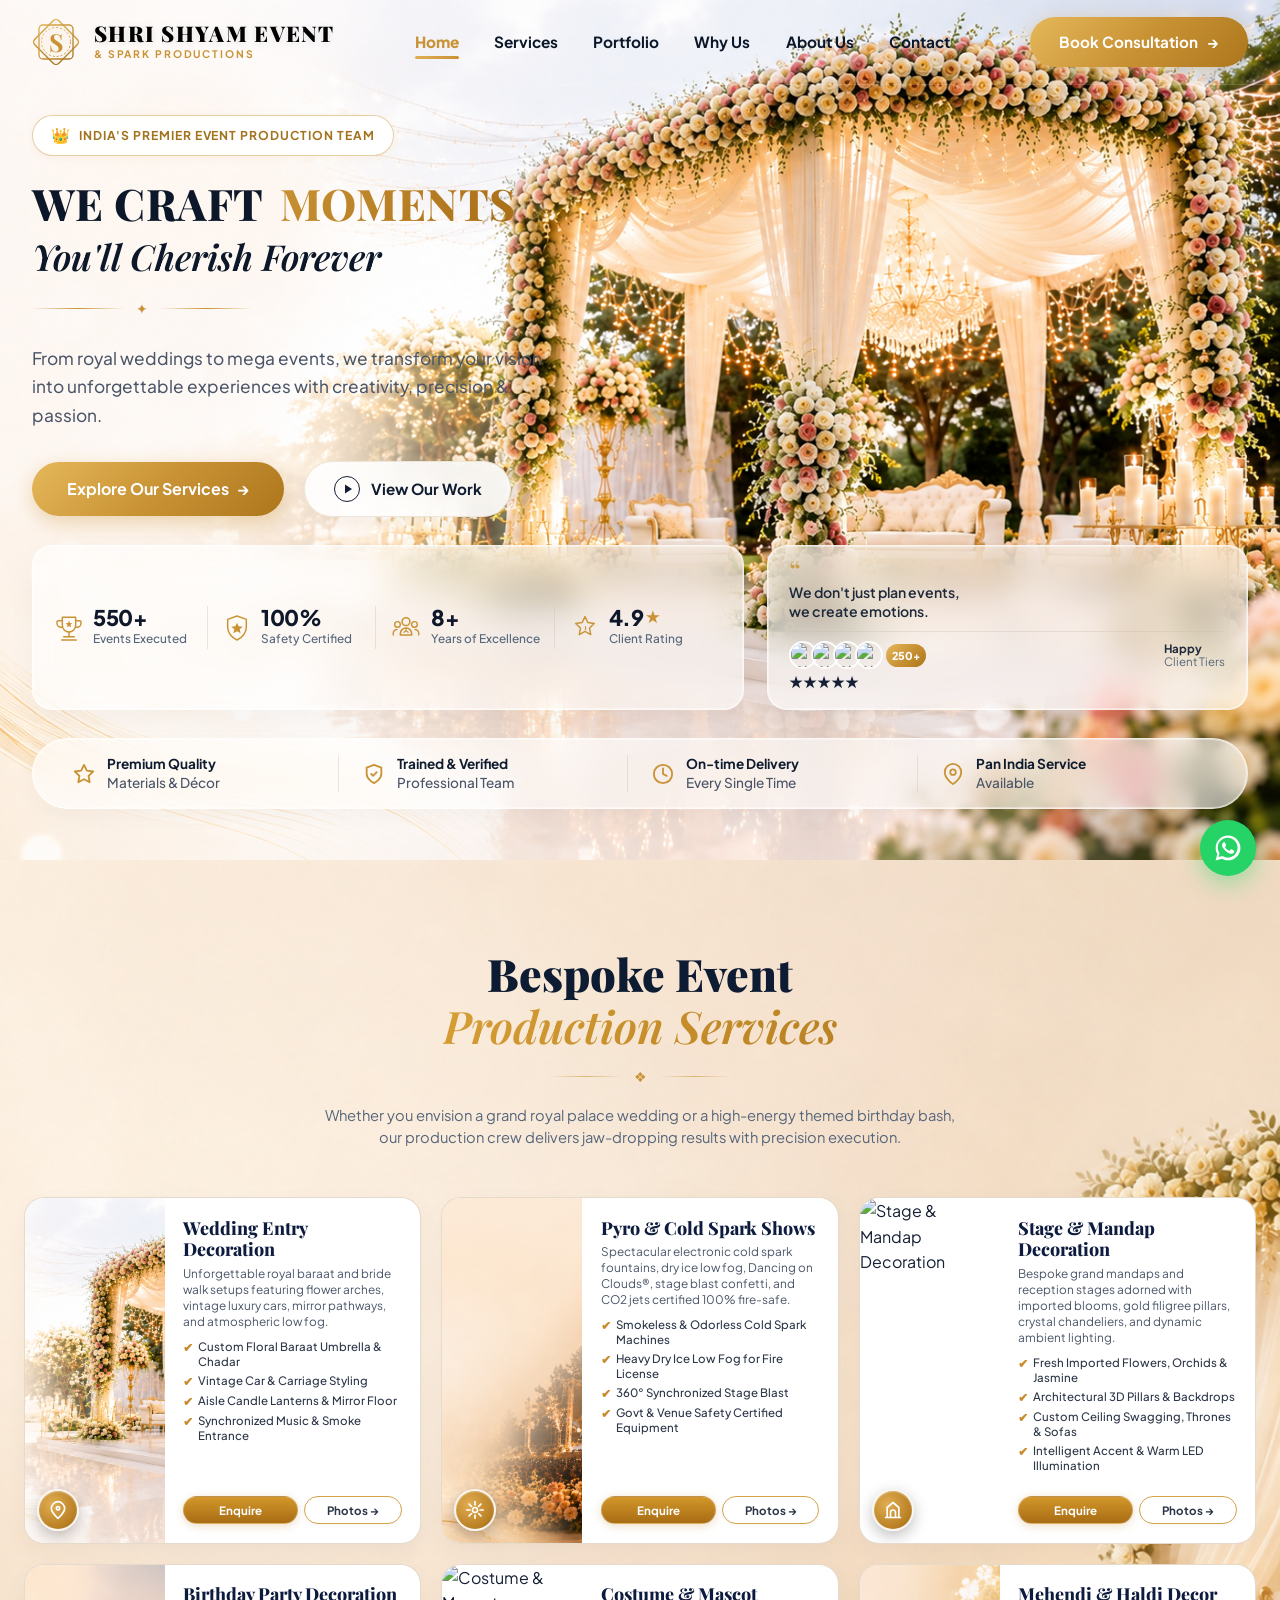
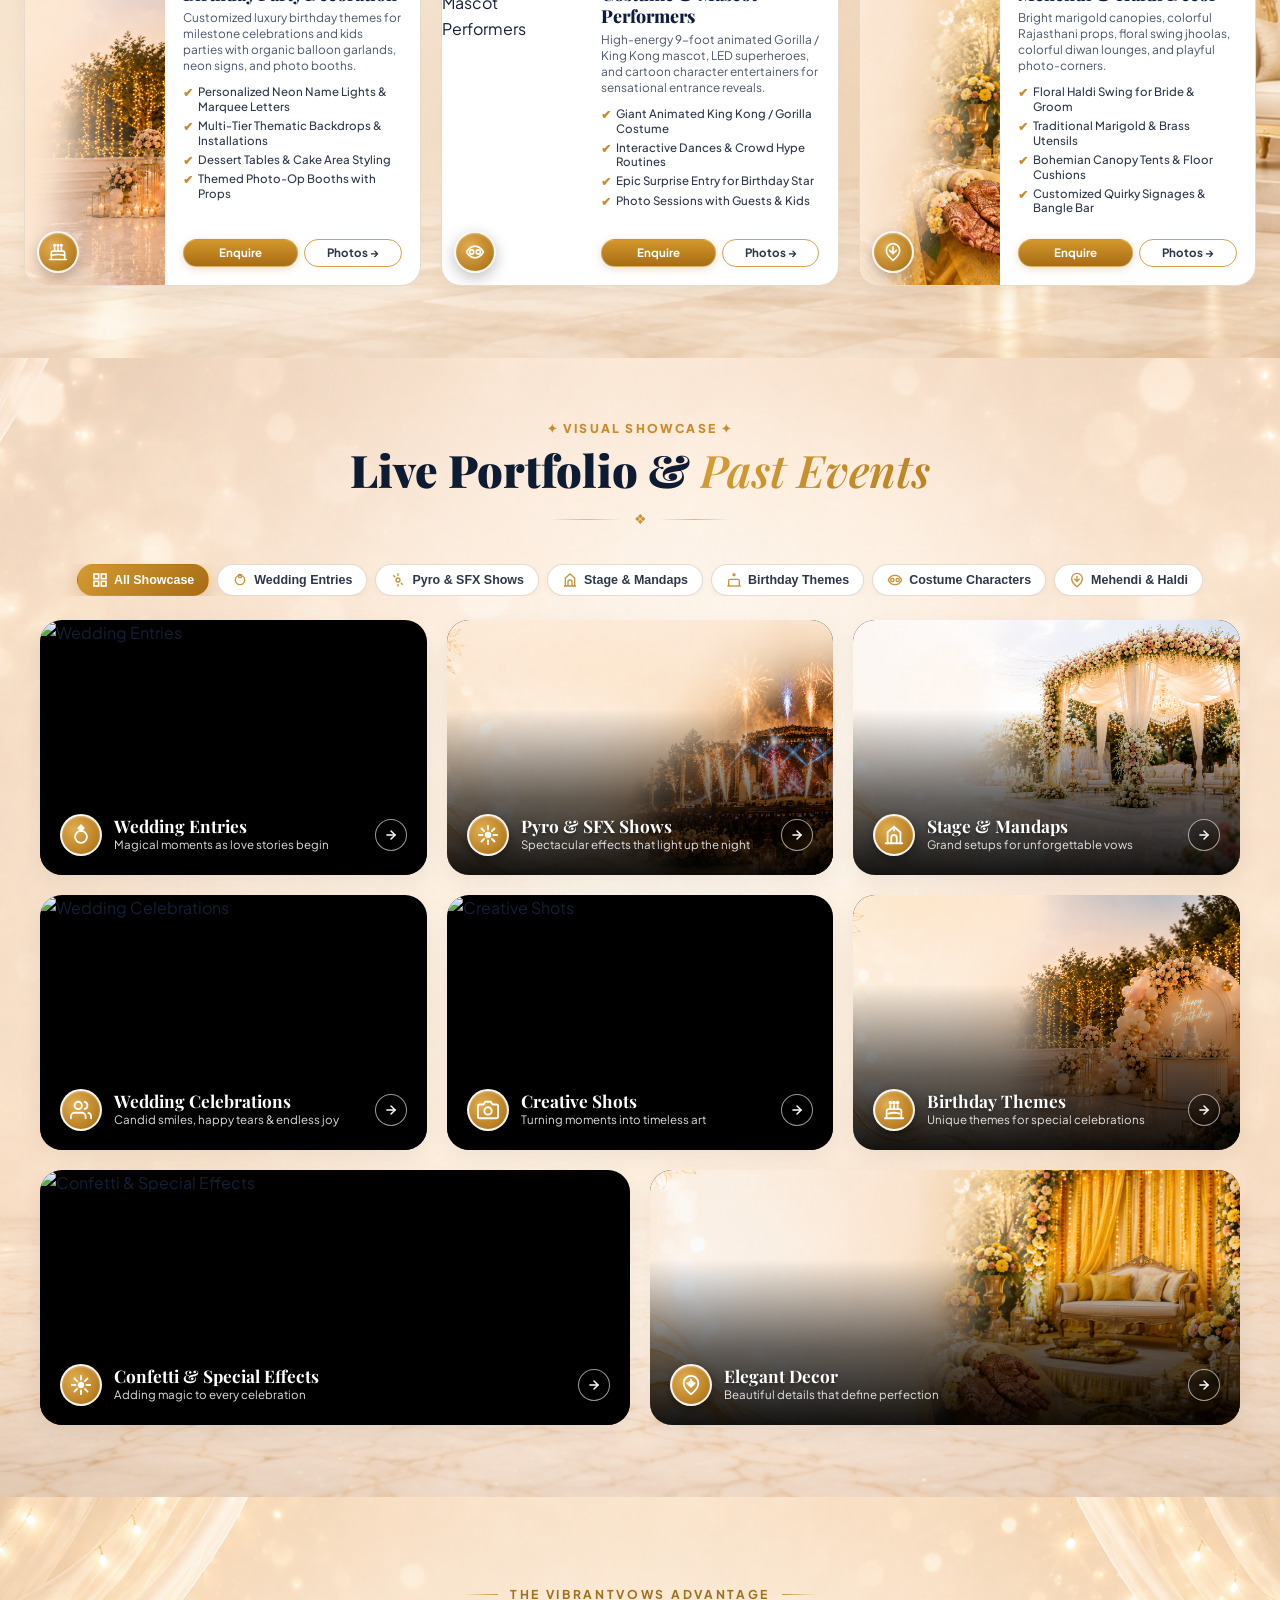
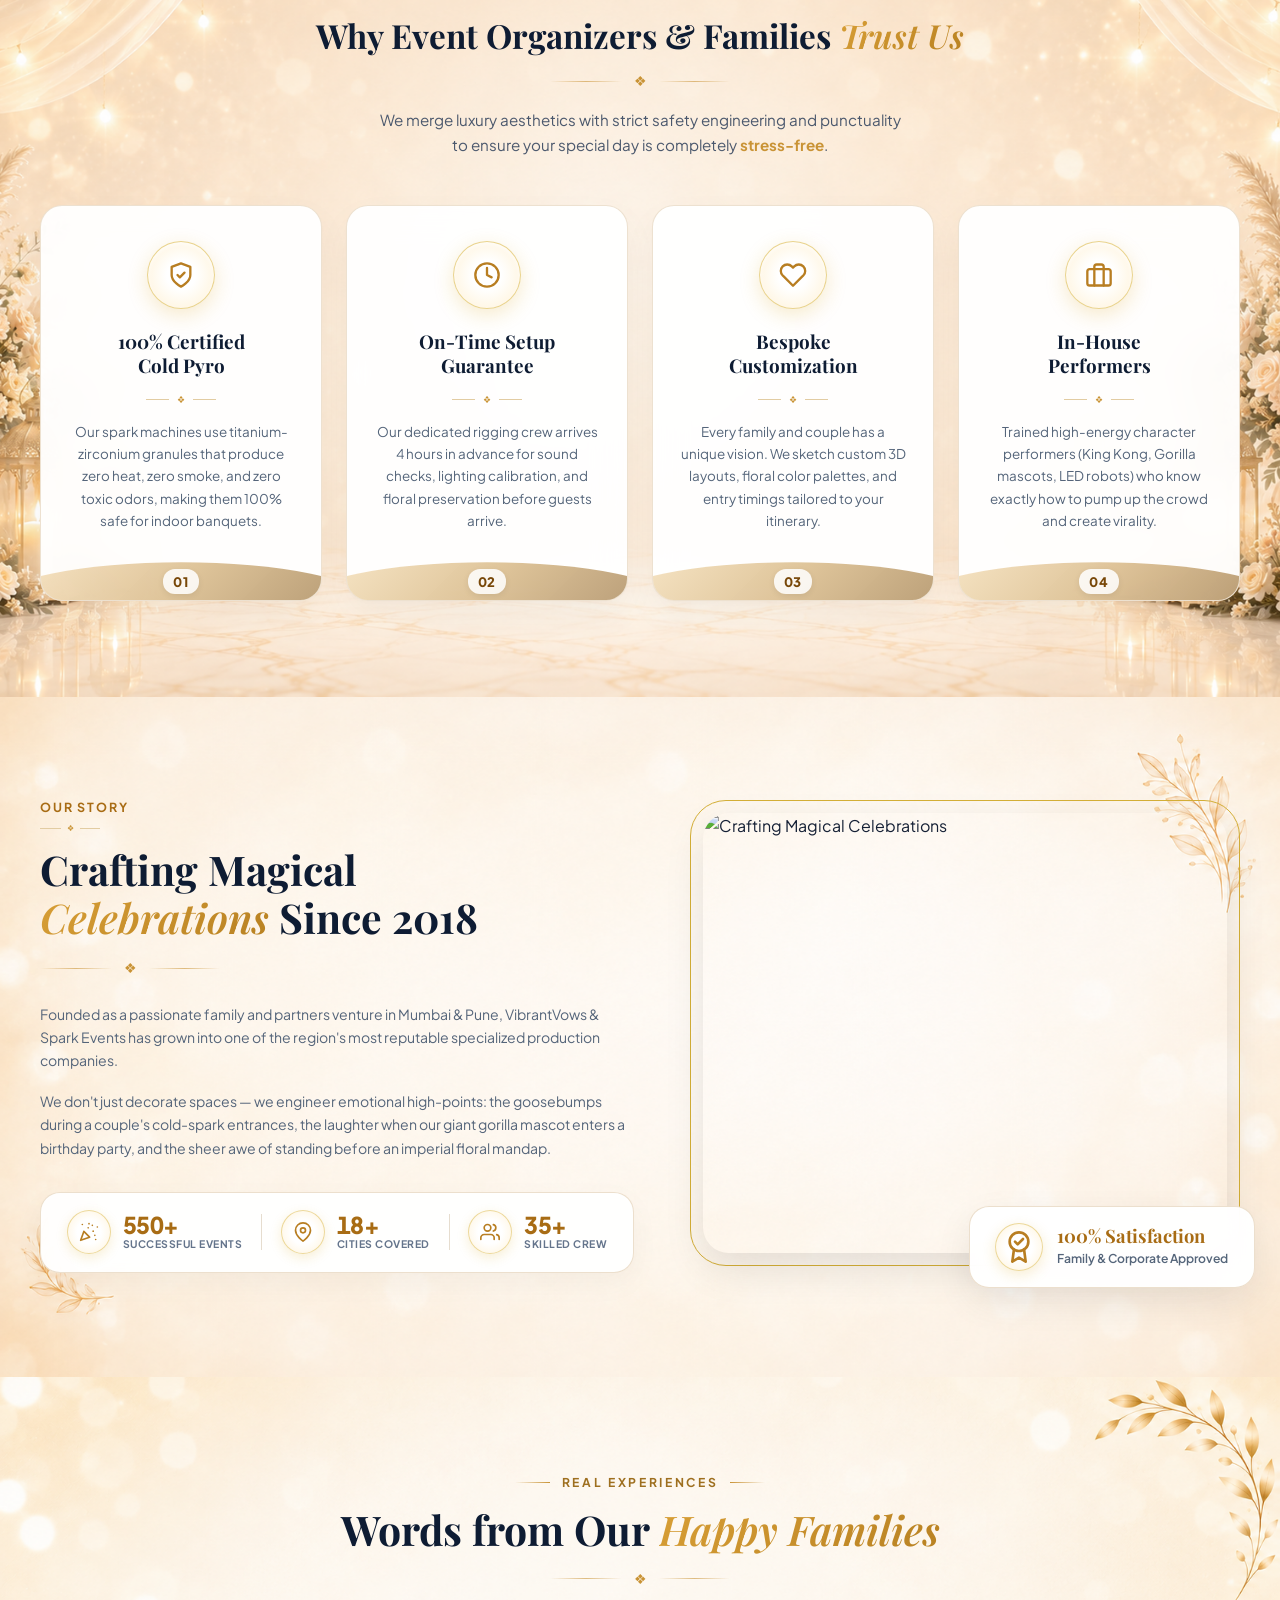
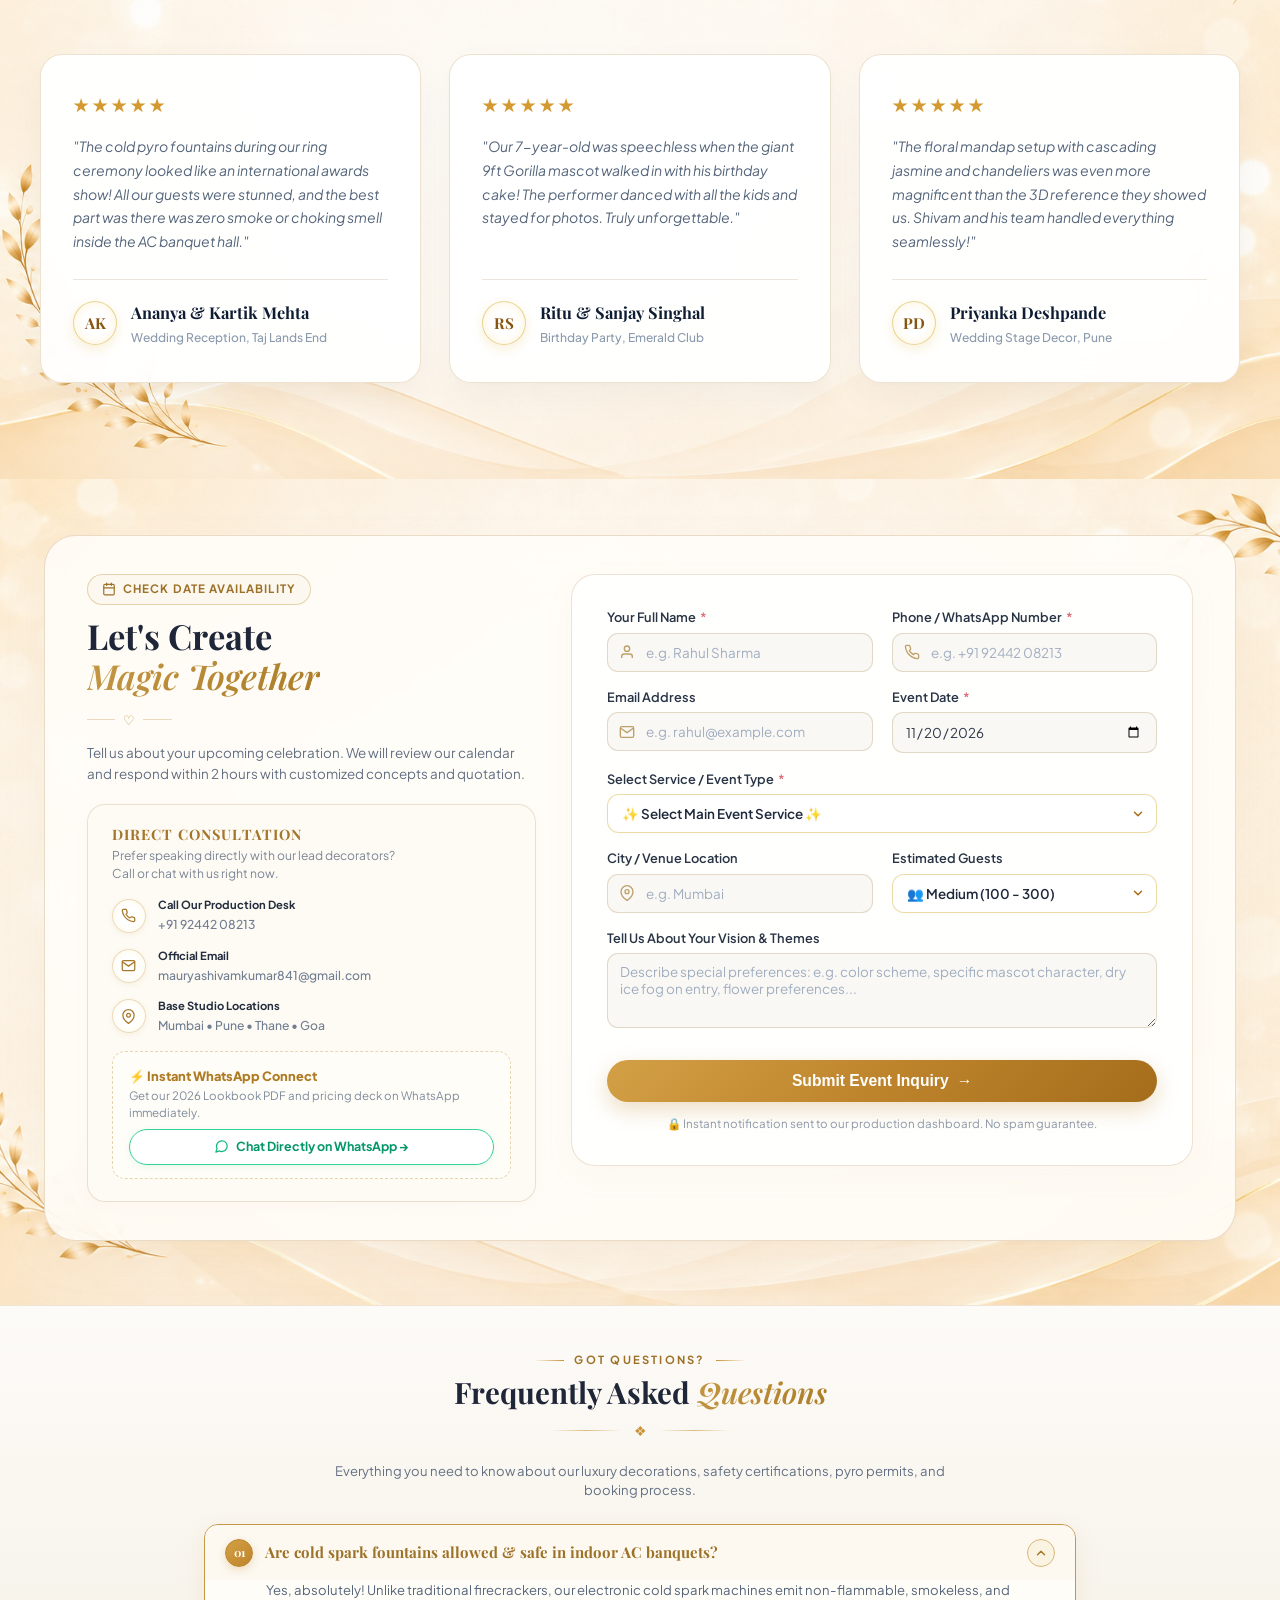
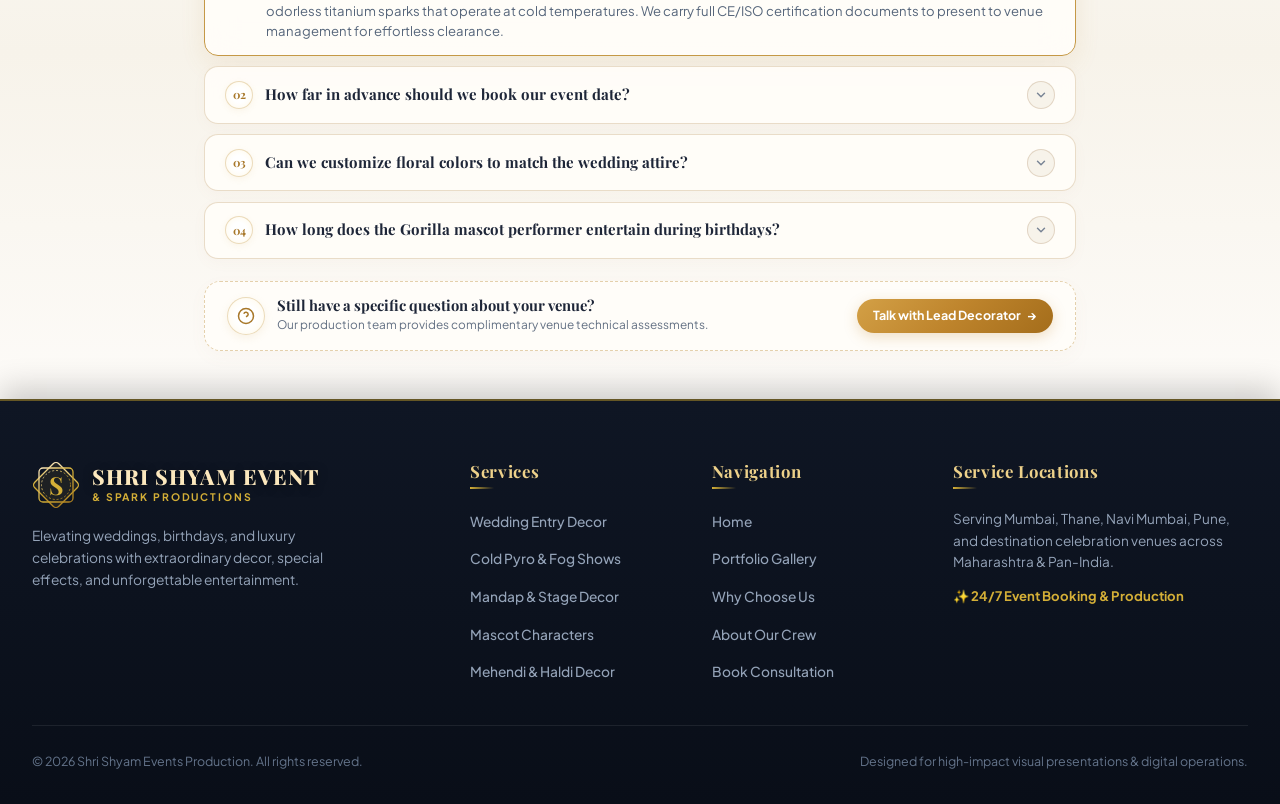
==== index.html @ 4d2eeb69 "feat: complete Shri Shyam Events luxury website & executive admin portal" ====
<!DOCTYPE html>
<html lang="en">
<head>
  <meta charset="UTF-8" />
  <meta name="viewport" content="width=device-width, initial-scale=1.0" />
  <title>Shri Shyam Events | Luxury Wedding Decoration, Pyro Shows & Event Staging</title>
  <meta name="description" content="Premier event decoration and production services: Wedding Entry Decor, Indoor Safe Cold Pyro Shows, Floral Stage Decoration, Mascot Performers, and Mehendi Setups." />
  
  <!-- Auto-redirect to Admin portal if /#admin or ?admin is typed -->
  <script>
    if (window.location.hash === '#admin' || window.location.search.includes('admin') || window.location.pathname.endsWith('/admin')) {
      window.location.replace('admin.html');
    }
  </script>

  <!-- CSS Stylesheets -->
  <link rel="stylesheet" href="css/main.css" />
  <link rel="stylesheet" href="css/public.css" />
</head>
<body>

  <!-- Floating WhatsApp Fast Chat Button -->
  <a href="https://wa.me/919244208213?text=Hello%20Shri%20Shyam%20Events,%20I%20would%20like%20to%20enquire%20about%20your%20event%20decoration%20and%20pyro%20packages." 
     target="_blank" class="whatsapp-float" title="Chat on WhatsApp" rel="noopener noreferrer">
    <svg viewBox="0 0 24 24">
      <path d="M12.04 2c-5.46 0-9.91 4.45-9.91 9.91 0 1.75.46 3.45 1.32 4.95L2.05 22l5.25-1.38c1.45.79 3.08 1.21 4.74 1.21 5.46 0 9.91-4.45 9.91-9.91 0-2.65-1.03-5.14-2.9-7.01A9.816 9.816 0 0 0 12.04 2zm0 17.77c-1.48 0-2.93-.4-4.2-1.15l-.3-.18-3.12.82.83-3.04-.2-.31a7.89 7.89 0 0 1-1.22-4.2c0-4.36 3.55-7.91 7.91-7.91 2.11 0 4.1.82 5.6 2.31 1.49 1.49 2.31 3.48 2.31 5.6 0 4.36-3.55 7.91-7.91 7.91zm4.33-5.93c-.24-.12-1.4-.69-1.62-.77-.22-.08-.37-.12-.53.12-.16.24-.61.77-.75.93-.14.16-.28.18-.51.06-.24-.12-1-.37-1.91-1.18-.7-.63-1.18-1.41-1.32-1.64-.14-.24-.01-.36.1-.48.11-.11.24-.28.36-.42.12-.14.16-.24.24-.4.08-.16.04-.3-.02-.42-.06-.12-.53-1.28-.73-1.75-.19-.46-.39-.4-.53-.41h-.45c-.16 0-.41.06-.63.3-.22.24-.84.82-.84 2 0 1.18.86 2.32.98 2.48.12.16 1.7 2.6 4.12 3.65.58.25 1.03.4 1.38.51.58.18 1.11.16 1.53.1.47-.07 1.4-.57 1.6-1.13.2-.55.2-1.02.14-1.13-.06-.1-.2-.16-.43-.28z"/>
    </svg>
  </a>

  <!-- Toast Notification Container -->
  <div id="toast-container"></div>

  <!-- ======================================================================
       PUBLIC CUSTOMER-FACING APPLICATION
       ====================================================================== -->
  <div id="public-app-container">

    <!-- Header Navigation -->
    <header class="site-header" id="site-header">
      <div class="container nav-container">
        <a href="#home" class="brand-logo">
          <div class="brand-emblem">
            <svg class="brand-emblem-svg" viewBox="0 0 48 48" fill="none" xmlns="http://www.w3.org/2000/svg">
              <rect x="7" y="7" width="34" height="34" rx="4" transform="rotate(45 24 24)" stroke="url(#logoGoldGrad)" stroke-width="1.3" fill="rgba(201,147,53,0.04)" />
              <rect x="7" y="7" width="34" height="34" rx="4" stroke="url(#logoGoldGrad)" stroke-width="1.3" fill="none" />
              <circle cx="24" cy="24" r="14.5" stroke="url(#logoGoldGrad)" stroke-width="0.8" stroke-dasharray="2 2" fill="none" />
              <defs>
                <linearGradient id="logoGoldGrad" x1="0%" y1="0%" x2="100%" y2="100%">
                  <stop offset="0%" stop-color="#dfad52" />
                  <stop offset="50%" stop-color="#c99335" />
                  <stop offset="100%" stop-color="#a2721e" />
                </linearGradient>
              </defs>
            </svg>
            <span class="brand-emblem-inner">S</span>
          </div>
          <div class="brand-text">
            <span class="brand-title">SHRI SHYAM EVENT</span>
            <span class="brand-subtitle">&amp; SPARK PRODUCTIONS</span>
          </div>
        </a>

        <ul class="nav-links" id="nav-links">
          <li><a href="#home" class="nav-link active">Home</a></li>
          <li><a href="#services" class="nav-link">Services</a></li>
          <li><a href="#gallery" class="nav-link">Portfolio</a></li>
          <li><a href="#why-us" class="nav-link">Why Us</a></li>
          <li><a href="#about" class="nav-link">About Us</a></li>
          <li><a href="#inquire" class="nav-link">Contact</a></li>
        </ul>

        <div class="nav-actions">
          <a href="#inquire" class="btn btn-gold">
            <span>Book Consultation</span> &rarr;
          </a>
        </div>

        <!-- Mobile Hamburger Menu Toggle Button -->
        <button class="mobile-nav-toggle" id="mobile-nav-toggle" aria-label="Toggle Navigation">
          <span class="nav-toggle-bar"></span>
          <span class="nav-toggle-bar"></span>
          <span class="nav-toggle-bar"></span>
        </button>
      </div>
    </header>

    <!-- 1. HERO SECTION (RESPONSIVE DESKTOP & MOBILE BACKGROUND SLIDESHOW) -->
    <section class="hero-luxury-section" id="home">
      <!-- Desktop Background Hero Slider -->
      <div class="hero-bg-slider hero-bg-desktop-slider" id="hero-bg-desktop-slider">
        <div class="hero-bg-slide active" style="background-image: url('./wending decoration.png');"></div>
        <div class="hero-bg-slide" style="background-image: url('./creack fires.png');"></div>
        <div class="hero-bg-slide" style="background-image: url('./Birthday party decoration.png');"></div>
        <div class="hero-bg-slide" style="background-image: url('./haldi decoration.png');"></div>
        <div class="hero-bg-slide" style="background-image: url('./haldi%20%26%20mehadi.png');"></div>
      </div>

      <!-- Mobile Background Hero Slider -->
      <div class="hero-bg-slider hero-bg-mobile-slider" id="hero-bg-mobile-slider">
        <div class="hero-bg-slide active" style="background-image: url('./wending decoration mobile.png');"></div>
        <div class="hero-bg-slide" style="background-image: url('./creack fires mobile.png');"></div>
        <div class="hero-bg-slide" style="background-image: url('./Birthday party decoration mobile.png');"></div>
        <div class="hero-bg-slide" style="background-image: url('./haldi decoration mobile.png');"></div>
        <div class="hero-bg-slide" style="background-image: url('./5th page mobile.png');"></div>
      </div>

      <!-- Main Hero Content Container -->
      <div class="container hero-content-wrapper">
        <!-- Top Row: Left Headline & Copy (Right space shows mandap) -->
        <div class="hero-top-row">
          <div class="hero-left-col">
            <!-- Crown Badge -->
            <div class="hero-crown-badge">
              <span class="hero-crown-icon">👑</span>
              <span class="hero-crown-text">INDIA'S PREMIER EVENT PRODUCTION TEAM</span>
            </div>

            <!-- Main Serif Headline -->
            <h1 class="hero-title-main">
              <span class="title-line-navy">WE CRAFT</span>
              <span class="title-line-gold">MOMENTS</span>
            </h1>
            <div class="hero-title-script">You'll Cherish Forever</div>

            <!-- Gold Filigree Line Divider -->
            <div class="hero-filigree-divider">
              <span class="hero-filigree-line"></span>
              <span class="hero-filigree-icon">✦</span>
              <span class="hero-filigree-line"></span>
            </div>

            <!-- Body Text -->
            <p class="hero-desc-text">
              From royal weddings to mega events, we transform your vision into unforgettable experiences with creativity, precision &amp; passion.
            </p>

            <!-- Action Buttons -->
            <div class="hero-action-buttons">
              <a href="#services" class="btn btn-gold btn-hero-primary">
                <span>Explore Our Services</span> &rarr;
              </a>
              <a href="#gallery" class="btn btn-hero-secondary">
                <span class="play-icon-circle">
                  <svg width="12" height="12" viewBox="0 0 24 24" fill="currentColor">
                    <polygon points="6 3 20 12 6 21 6 3"></polygon>
                  </svg>
                </span>
                <span>View Our Work</span>
              </a>
            </div>
          </div>
        </div>

        <!-- Middle Row: 4-Column Stats Box (Left) + Emotion Quote Card (Right) Side-by-Side -->
        <div class="hero-cards-dual-row">
          <!-- Left: 4-Column Stats Card (Exact Match) -->
          <div class="hero-stats-card-main">
            <!-- Col 1: 550+ Events Executed -->
            <div class="stat-item-box">
              <div class="stat-icon-wrapper">
                <svg width="32" height="32" viewBox="0 0 48 48" fill="none" xmlns="http://www.w3.org/2000/svg">
                  <path d="M14 8H34V20C34 25.5 29.5 30 24 30C18.5 30 14 25.5 14 20V8Z" stroke="#c99335" stroke-width="2.2" stroke-linejoin="round"/>
                  <path d="M14 13H8C6.9 13 6 13.9 6 15V17C6 20.3 8.7 23 12 23H14" stroke="#c99335" stroke-width="2.2" stroke-linecap="round"/>
                  <path d="M34 13H40C41.1 13 42 13.9 42 15V17C42 20.3 39.3 23 36 23H34" stroke="#c99335" stroke-width="2.2" stroke-linecap="round"/>
                  <path d="M24 30V37" stroke="#c99335" stroke-width="2.2" stroke-linecap="round"/>
                  <path d="M16 37H32" stroke="#c99335" stroke-width="2.2" stroke-linecap="round"/>
                  <path d="M13 42H35" stroke="#c99335" stroke-width="2.2" stroke-linecap="round"/>
                  <polygon points="24,13 25.5,16.5 29,16.8 26.3,19.2 27.1,22.8 24,20.9 20.9,22.8 21.7,19.2 19,16.8 22.5,16.5" fill="#c99335"/>
                </svg>
              </div>
              <div class="stat-content">
                <span class="stat-number-val">550+</span>
                <span class="stat-label-text">Events Executed</span>
              </div>
            </div>

            <!-- Col 2: 100% Safety Certified -->
            <div class="stat-item-box">
              <div class="stat-icon-wrapper">
                <svg width="32" height="32" viewBox="0 0 48 48" fill="none" xmlns="http://www.w3.org/2000/svg">
                  <path d="M24 6L38 11V22C38 31 32 38.8 24 42C16 38.8 10 31 10 22V11L24 6Z" stroke="#c99335" stroke-width="2.2" stroke-linecap="round" stroke-linejoin="round"/>
                  <polygon points="24,16 26.5,21.5 32.5,22 28,26 29.5,32 24,28.8 18.5,32 20,26 15.5,22 21.5,21.5" fill="#c99335"/>
                </svg>
              </div>
              <div class="stat-content">
                <span class="stat-number-val">100%</span>
                <span class="stat-label-text">Safety Certified</span>
              </div>
            </div>

            <!-- Col 3: 8+ Years Of Excellence -->
            <div class="stat-item-box">
              <div class="stat-icon-wrapper">
                <svg width="34" height="34" viewBox="0 0 48 48" fill="none" xmlns="http://www.w3.org/2000/svg">
                  <circle cx="24" cy="15" r="5.5" stroke="#c99335" stroke-width="2.2"/>
                  <path d="M16 32C16 27.5 19.5 24 24 24C28.5 24 32 27.5 32 32V34H16V32Z" stroke="#c99335" stroke-width="2.2" stroke-linejoin="round"/>
                  <path d="M24 24V28M21 30L24 28L27 30" stroke="#c99335" stroke-width="1.8" stroke-linecap="round" stroke-linejoin="round"/>
                  <circle cx="12" cy="19" r="4" stroke="#c99335" stroke-width="2"/>
                  <path d="M6 34V32C6 29 8.2 26.5 11.2 26.1" stroke="#c99335" stroke-width="2" stroke-linecap="round"/>
                  <circle cx="36" cy="19" r="4" stroke="#c99335" stroke-width="2"/>
                  <path d="M42 34V32C42 29 39.8 26.5 36.8 26.1" stroke="#c99335" stroke-width="2" stroke-linecap="round"/>
                </svg>
              </div>
              <div class="stat-content">
                <span class="stat-number-val">8+</span>
                <span class="stat-label-text">Years of Excellence</span>
              </div>
            </div>

            <!-- Col 4: 4.9 ★ Client Rating -->
            <div class="stat-item-box">
              <div class="stat-icon-wrapper">
                <svg width="32" height="32" viewBox="0 0 48 48" fill="none" xmlns="http://www.w3.org/2000/svg">
                  <path d="M24 7L28.2 15.8L38 17.2L30.8 24.1L32.6 33.8L24 29.2L15.4 33.8L17.2 24.1L10 17.2L19.8 15.8L24 7Z" stroke="#c99335" stroke-width="2.2" stroke-linecap="round" stroke-linejoin="round"/>
                  <text x="24" y="27" font-family="'Playfair Display', serif" font-size="11" font-weight="700" fill="#c99335" text-anchor="middle">1</text>
                </svg>
              </div>
              <div class="stat-content">
                <span class="stat-number-val">4.9 <span class="gold-star-rating">★</span></span>
                <span class="stat-label-text">Client Rating</span>
              </div>
            </div>
          </div>

          <!-- Right: Emotion Quote Card (Exact Match) -->
          <div class="hero-quote-card">
            <div class="quote-mark-icon">“</div>
            <p class="quote-card-text">
              We don't just plan events,<br />we create emotions.
            </p>
            <div class="quote-card-divider"></div>
            <div class="quote-bottom-flex-row">
              <div class="quote-author-row">
                <div class="avatar-stack">
                  <img src="https://images.unsplash.com/photo-1534528741775-53994a69daeb?auto=format&fit=crop&w=80&q=80" alt="Client 1" />
                  <img src="https://images.unsplash.com/photo-1507003211169-0a1dd7228f2d?auto=format&fit=crop&w=80&q=80" alt="Client 2" />
                  <img src="https://images.unsplash.com/photo-1494790108377-be9c29b29330?auto=format&fit=crop&w=80&q=80" alt="Client 3" />
                  <img src="https://images.unsplash.com/photo-1500648767791-00dcc994a43e?auto=format&fit=crop&w=80&q=80" alt="Client 4" />
                  <span class="avatar-count-badge">250+</span>
                </div>
                <div class="quote-client-info">
                  <strong>Happy</strong><br />Client Tiers
                </div>
              </div>
              <div class="quote-stars-right">
                <span class="five-stars-gold">★★★★★</span>
              </div>
            </div>
          </div>
        </div>

        <!-- Bottom Row: Service Highlights Pill Bar (Full Width) -->
        <div class="hero-trust-pill-container">
          <div class="trust-pill-item">
            <div class="trust-pill-icon">
              <svg width="22" height="22" viewBox="0 0 24 24" fill="none" stroke="#c99335" stroke-width="2" stroke-linecap="round" stroke-linejoin="round">
                <polygon points="12 2 15.09 8.26 22 9.27 17 14.14 18.18 21.02 12 17.77 5.82 21.02 7 14.14 2 9.27 8.91 8.26 12 2"></polygon>
              </svg>
            </div>
            <div class="trust-pill-text">
              <strong>Premium Quality</strong><br />Materials &amp; Décor
            </div>
          </div>

          <div class="trust-pill-item">
            <div class="trust-pill-icon">
              <svg width="22" height="22" viewBox="0 0 24 24" fill="none" stroke="#c99335" stroke-width="2" stroke-linecap="round" stroke-linejoin="round">
                <path d="M12 22s8-4 8-10V5l-8-3-8 3v7c0 6 8 10 8 10z"></path>
                <polyline points="9 12 11 14 15 10"></polyline>
              </svg>
            </div>
            <div class="trust-pill-text">
              <strong>Trained &amp; Verified</strong><br />Professional Team
            </div>
          </div>

          <div class="trust-pill-item">
            <div class="trust-pill-icon">
              <svg width="22" height="22" viewBox="0 0 24 24" fill="none" stroke="#c99335" stroke-width="2" stroke-linecap="round" stroke-linejoin="round">
                <circle cx="12" cy="12" r="10"></circle>
                <polyline points="12 6 12 12 16 14"></polyline>
              </svg>
            </div>
            <div class="trust-pill-text">
              <strong>On-time Delivery</strong><br />Every Single Time
            </div>
          </div>

          <div class="trust-pill-item">
            <div class="trust-pill-icon">
              <svg width="22" height="22" viewBox="0 0 24 24" fill="none" stroke="#c99335" stroke-width="2" stroke-linecap="round" stroke-linejoin="round">
                <path d="M21 10c0 7-9 13-9 13s-9-6-9-13a9 9 0 0 1 18 0z"></path>
                <circle cx="12" cy="10" r="3"></circle>
              </svg>
            </div>
            <div class="trust-pill-text">
              <strong>Pan India Service</strong><br />Available
            </div>
          </div>
        </div>
      </div>
    </section>

    <!-- 2. BESPOKE EVENT PRODUCTION SERVICES (EXACT REFERENCE DESIGN MATCH) -->
    <section class="section section-services-luxury" id="services" style="background-image: url('./second page.png'); background-size: cover; background-position: center center; background-repeat: no-repeat;">
      <div class="container services-container-luxury">
        <!-- Section Header -->
        <div class="section-header services-section-header">
          <h2 class="services-title-main">
            Bespoke Event<br />
            <span class="services-title-script">Production Services</span>
          </h2>
          <div class="services-ornament-divider">
            <span class="ornament-line"></span>
            <span class="ornament-diamond">❖</span>
            <span class="ornament-line"></span>
          </div>
          <p class="section-subtitle services-subtitle-custom">
            Whether you envision a grand royal palace wedding or a high-energy themed birthday bash, our production crew delivers jaw-dropping results with precision execution.
          </p>
        </div>

        <!-- 6 Split Service Cards Grid (2 Rows x 3 Columns) -->
        <div class="services-luxury-split-grid" id="services-grid-container">
          <!-- Populated dynamically by PublicController.renderServices() -->
        </div>
      </div>
    </section>

    <!-- 3. PORTFOLIO & LIVE GALLERY (EXACT REFERENCE DESIGN MATCH) -->
    <section class="section section-gallery-luxury" id="gallery" style="background-image: url('./third page.png'); background-size: cover; background-position: center center; background-repeat: no-repeat;">
      <div class="container gallery-container-luxury">
        <!-- Section Header -->
        <div class="section-header gallery-section-header">
          <div class="gallery-gold-badge-label">✦ VISUAL SHOWCASE ✦</div>
          <h2 class="gallery-title-main">
            Live Portfolio &amp; <span class="gallery-title-script">Past Events</span>
          </h2>
          <div class="services-ornament-divider">
            <span class="ornament-line"></span>
            <span class="ornament-diamond">❖</span>
            <span class="ornament-line"></span>
          </div>
        </div>

        <!-- Filter Tabs with Icons -->
        <div class="gallery-filter-tabs">
          <button class="filter-tab active" data-filter="all">
            <svg width="15" height="15" viewBox="0 0 24 24" fill="none" stroke="currentColor" stroke-width="2.5"><rect x="3" y="3" width="7" height="7"/><rect x="14" y="3" width="7" height="7"/><rect x="14" y="14" width="7" height="7"/><rect x="3" y="14" width="7" height="7"/></svg>
            <span>All Showcase</span>
          </button>
          <button class="filter-tab" data-filter="wedding-entry">
            <svg width="15" height="15" viewBox="0 0 24 24" fill="none" stroke="currentColor" stroke-width="2"><circle cx="12" cy="12" r="7"/><circle cx="12" cy="6" r="2.5"/><path d="M10 3.5l2 2 2-2"/></svg>
            <span>Wedding Entries</span>
          </button>
          <button class="filter-tab" data-filter="pyro-shows">
            <svg width="15" height="15" viewBox="0 0 24 24" fill="none" stroke="currentColor" stroke-width="2"><circle cx="12" cy="12" r="3"/><line x1="12" y1="2" x2="12" y2="6"/><line x1="12" y1="18" x2="12" y2="22"/><line x1="4.93" y1="4.93" x2="7.76" y2="7.76"/><line x1="16.24" y1="16.24" x2="19.07" y2="19.07"/></svg>
            <span>Pyro &amp; SFX Shows</span>
          </button>
          <button class="filter-tab" data-filter="stage-decor">
            <svg width="15" height="15" viewBox="0 0 24 24" fill="none" stroke="currentColor" stroke-width="2"><path d="M3 21h18M5 21V9l7-6 7 6v12M9 21v-6a3 3 0 0 1 6 0v6"/></svg>
            <span>Stage &amp; Mandaps</span>
          </button>
          <button class="filter-tab" data-filter="birthday-party">
            <svg width="15" height="15" viewBox="0 0 24 24" fill="none" stroke="currentColor" stroke-width="2"><path d="M20 21v-8a2 2 0 0 0-2-2H6a2 2 0 0 0-2 2v8"/><line x1="2" y1="21" x2="22" y2="21"/><circle cx="12" cy="4" r="1.5"/></svg>
            <span>Birthday Themes</span>
          </button>
          <button class="filter-tab" data-filter="costume-characters">
            <svg width="15" height="15" viewBox="0 0 24 24" fill="none" stroke="currentColor" stroke-width="2"><path d="M2 12s3-7 10-7 10 7 10 7-3 7-10 7-10-7-10-7Z"/><circle cx="8" cy="12" r="2.5"/><circle cx="16" cy="12" r="2.5"/></svg>
            <span>Costume Characters</span>
          </button>
          <button class="filter-tab" data-filter="mehendi-decor">
            <svg width="15" height="15" viewBox="0 0 24 24" fill="none" stroke="currentColor" stroke-width="2"><path d="M12 22C12 22 4 16 4 10a8 8 0 0 1 16 0c0 6-8 12-8 12Z"/><path d="M12 6v8M8 10l4 4 4-4"/></svg>
            <span>Mehendi &amp; Haldi</span>
          </button>
        </div>

        <!-- Dynamic 8-Item Luxury Grid -->
        <div class="gallery-luxury-editorial-grid" id="gallery-grid-container">
          <!-- Populated dynamically by PublicController.renderGallery() -->
        </div>
      </div>
    </section>

    <!-- 4. WHY CHOOSE US (EXACT REFERENCE DESIGN MATCH) -->
    <section class="section section-why-us-luxury" id="why-us" style="background-image: url('./fourth page.png'); background-size: cover; background-position: center center; background-repeat: no-repeat;">
      <div class="container why-us-container-luxury">
        <!-- Section Header -->
        <div class="section-header why-us-section-header">
          <div class="why-us-gold-label">
            <span class="why-label-line"></span>
            <span class="why-label-text">THE VIBRANTVOWS ADVANTAGE</span>
            <span class="why-label-line"></span>
          </div>
          <h2 class="why-us-title-main">
            Why Event Organizers &amp; Families <span class="why-us-title-script">Trust Us</span>
          </h2>
          <div class="services-ornament-divider">
            <span class="ornament-line"></span>
            <span class="ornament-diamond">❖</span>
            <span class="ornament-line"></span>
          </div>
          <p class="why-us-subtitle-custom">
            We merge luxury aesthetics with strict safety engineering and punctuality<br />
            to ensure your special day is completely <strong style="color: #c99335; font-weight: 700;">stress-free</strong>.
          </p>
        </div>

        <!-- 4 Luxury Advantage Cards -->
        <div class="why-us-luxury-grid">
          <!-- Card 1 -->
          <div class="why-luxury-card">
            <div class="why-card-inner">
              <div class="why-icon-halo">
                <svg width="28" height="28" viewBox="0 0 24 24" fill="none" stroke="#b87e22" stroke-width="2" stroke-linecap="round" stroke-linejoin="round">
                  <path d="M12 22s8-4 8-10V5l-8-3-8 3v7c0 6 8 10 8 10z"></path>
                  <polyline points="9 12 11 14 15 10"></polyline>
                </svg>
              </div>
              <h3 class="why-card-title">100% Certified<br />Cold Pyro</h3>
              <div class="why-card-divider">
                <span class="why-card-line"></span>
                <span class="why-card-diamond">❖</span>
                <span class="why-card-line"></span>
              </div>
              <p class="why-card-desc">
                Our spark machines use titanium-zirconium granules that produce zero heat, zero smoke, and zero toxic odors, making them 100% safe for indoor banquets.
              </p>
            </div>
            <!-- Bottom Golden Curved Wave Footer -->
            <div class="why-card-wave-footer">
              <span class="why-number-badge">01</span>
            </div>
          </div>

          <!-- Card 2 -->
          <div class="why-luxury-card">
            <div class="why-card-inner">
              <div class="why-icon-halo">
                <svg width="28" height="28" viewBox="0 0 24 24" fill="none" stroke="#b87e22" stroke-width="2" stroke-linecap="round" stroke-linejoin="round">
                  <circle cx="12" cy="12" r="10"></circle>
                  <polyline points="12 6 12 12 16 14"></polyline>
                </svg>
              </div>
              <h3 class="why-card-title">On-Time Setup<br />Guarantee</h3>
              <div class="why-card-divider">
                <span class="why-card-line"></span>
                <span class="why-card-diamond">❖</span>
                <span class="why-card-line"></span>
              </div>
              <p class="why-card-desc">
                Our dedicated rigging crew arrives 4 hours in advance for sound checks, lighting calibration, and floral preservation before guests arrive.
              </p>
            </div>
            <div class="why-card-wave-footer">
              <span class="why-number-badge">02</span>
            </div>
          </div>

          <!-- Card 3 -->
          <div class="why-luxury-card">
            <div class="why-card-inner">
              <div class="why-icon-halo">
                <svg width="28" height="28" viewBox="0 0 24 24" fill="none" stroke="#b87e22" stroke-width="2" stroke-linecap="round" stroke-linejoin="round">
                  <path d="M20.84 4.61a5.5 5.5 0 0 0-7.78 0L12 5.67l-1.06-1.06a5.5 5.5 0 0 0-7.78 7.78l1.06 1.06L12 21.23l7.78-7.78 1.06-1.06a5.5 5.5 0 0 0 0-7.78z"></path>
                </svg>
              </div>
              <h3 class="why-card-title">Bespoke<br />Customization</h3>
              <div class="why-card-divider">
                <span class="why-card-line"></span>
                <span class="why-card-diamond">❖</span>
                <span class="why-card-line"></span>
              </div>
              <p class="why-card-desc">
                Every family and couple has a unique vision. We sketch custom 3D layouts, floral color palettes, and entry timings tailored to your itinerary.
              </p>
            </div>
            <div class="why-card-wave-footer">
              <span class="why-number-badge">03</span>
            </div>
          </div>

          <!-- Card 4 -->
          <div class="why-luxury-card">
            <div class="why-card-inner">
              <div class="why-icon-halo">
                <svg width="28" height="28" viewBox="0 0 24 24" fill="none" stroke="#b87e22" stroke-width="2" stroke-linecap="round" stroke-linejoin="round">
                  <rect x="2" y="7" width="20" height="14" rx="2" ry="2"></rect>
                  <path d="M16 21V5a2 2 0 0 0-2-2h-4a2 2 0 0 0-2 2v16"></path>
                </svg>
              </div>
              <h3 class="why-card-title">In-House<br />Performers</h3>
              <div class="why-card-divider">
                <span class="why-card-line"></span>
                <span class="why-card-diamond">❖</span>
                <span class="why-card-line"></span>
              </div>
              <p class="why-card-desc">
                Trained high-energy character performers (King Kong, Gorilla mascots, LED robots) who know exactly how to pump up the crowd and create virality.
              </p>
            </div>
            <div class="why-card-wave-footer">
              <span class="why-number-badge">04</span>
            </div>
          </div>
        </div>
      </div>
    </section>

    <!-- 5. ABOUT US (EXACT REFERENCE DESIGN MATCH) -->
    <section class="section section-about-luxury" id="about" style="background-image: url('./5th page.png'); background-size: cover; background-position: center center; background-repeat: no-repeat;">
      <div class="container about-container-luxury">
        <div class="about-luxury-grid">
          <!-- Left Column -->
          <div class="about-luxury-content">
            <div class="about-gold-header-badge">
              <span class="about-gold-label-text">OUR STORY</span>
              <div class="about-mini-divider">
                <span class="about-mini-line"></span>
                <span class="about-mini-diamond">❖</span>
                <span class="about-mini-line"></span>
              </div>
            </div>

            <h2 class="about-luxury-title">
              Crafting Magical<br />
              <span class="about-title-script">Celebrations</span> Since 2018
            </h2>

            <div class="services-ornament-divider" style="justify-content: flex-start; margin: 1rem 0 1.5rem;">
              <span class="ornament-line" style="width: 45px;"></span>
              <span class="ornament-diamond">❖</span>
              <span class="ornament-line" style="width: 45px;"></span>
            </div>

            <p class="about-luxury-paragraph">
              Founded as a passionate family and partners venture in Mumbai &amp; Pune, VibrantVows &amp; Spark Events has grown into one of the region's most reputable specialized production companies.
            </p>

            <p class="about-luxury-paragraph">
              We don't just decorate spaces — we engineer emotional high-points: the goosebumps during a couple's cold-spark entrances, the laughter when our giant gorilla mascot enters a birthday party, and the sheer awe of standing before an imperial floral mandap.
            </p>

            <!-- Bottom Stats Glass Capsule Bar -->
            <div class="about-stats-capsule-bar">
              <!-- Stat 1 -->
              <div class="about-stat-item">
                <div class="about-stat-icon-circle">
                  <!-- Party Popper Icon -->
                  <svg width="20" height="20" viewBox="0 0 24 24" fill="none" stroke="#b87e22" stroke-width="2" stroke-linecap="round" stroke-linejoin="round">
                    <path d="M5.8 11.3 2 22l10.7-3.8L5.8 11.3z"/>
                    <path d="M4 3h.01M20 21h.01M16 4h.01M12 2h.01M22 6h.01M11 7h.01M17 11h.01M19 16h.01"/>
                  </svg>
                </div>
                <div class="about-stat-details">
                  <div class="about-stat-number">550+</div>
                  <div class="about-stat-label">SUCCESSFUL EVENTS</div>
                </div>
              </div>

              <div class="about-stat-vertical-sep"></div>

              <!-- Stat 2 -->
              <div class="about-stat-item">
                <div class="about-stat-icon-circle">
                  <!-- Location Pin Icon -->
                  <svg width="20" height="20" viewBox="0 0 24 24" fill="none" stroke="#b87e22" stroke-width="2" stroke-linecap="round" stroke-linejoin="round">
                    <path d="M21 10c0 7-9 13-9 13s-9-6-9-13a9 9 0 0 1 18 0z"/>
                    <circle cx="12" cy="10" r="3"/>
                  </svg>
                </div>
                <div class="about-stat-details">
                  <div class="about-stat-number">18+</div>
                  <div class="about-stat-label">CITIES COVERED</div>
                </div>
              </div>

              <div class="about-stat-vertical-sep"></div>

              <!-- Stat 3 -->
              <div class="about-stat-item">
                <div class="about-stat-icon-circle">
                  <!-- Skilled Crew Icon -->
                  <svg width="20" height="20" viewBox="0 0 24 24" fill="none" stroke="#b87e22" stroke-width="2" stroke-linecap="round" stroke-linejoin="round">
                    <path d="M17 21v-2a4 4 0 0 0-4-4H5a4 4 0 0 0-4 4v2"/>
                    <circle cx="9" cy="7" r="4"/>
                    <path d="M23 21v-2a4 4 0 0 0-3-3.87"/>
                    <path d="M16 3.13a4 4 0 0 1 0 7.75"/>
                  </svg>
                </div>
                <div class="about-stat-details">
                  <div class="about-stat-number">35+</div>
                  <div class="about-stat-label">SKILLED CREW</div>
                </div>
              </div>
            </div>
          </div>

          <!-- Right Column: Framed Floral Banquet Showcase -->
          <div class="about-luxury-visual">
            <div class="about-gold-outer-frame">
              <div class="about-image-wrap">
                <img
                  src="https://images.unsplash.com/photo-1519225421980-715cb0215aed?auto=format&fit=crop&w=1200&q=80"
                  alt="Crafting Magical Celebrations"
                  class="about-main-img"
                  loading="lazy"
                />
              </div>
            </div>

            <!-- Floating 100% Satisfaction Badge -->
            <div class="about-satisfaction-floating-badge">
              <div class="about-satisfaction-rosette">
                <svg width="32" height="32" viewBox="0 0 24 24" fill="none" stroke="#b87e22" stroke-width="2" stroke-linecap="round" stroke-linejoin="round">
                  <circle cx="12" cy="8" r="7"/>
                  <polyline points="8.21 13.89 7 23 12 20 17 23 15.79 13.88"/>
                  <polyline points="9 8 11 10 15 6"/>
                </svg>
              </div>
              <div class="about-satisfaction-text">
                <h4 class="about-satisfaction-title">100% Satisfaction</h4>
                <p class="about-satisfaction-sub">Family &amp; Corporate Approved</p>
              </div>
            </div>
          </div>
        </div>
      </div>
    </section>

    <!-- 6. TESTIMONIALS (6TH PAGE LUXURY BACKGROUND) -->
    <section class="section section-testimonials-luxury" id="reviews" style="background-image: url('./6th page.png'); background-size: cover; background-position: center center; background-repeat: no-repeat; padding: 6rem 0;">
      <div class="container testimonials-container-luxury">
        <div class="section-header testimonials-section-header">
          <div class="testimonials-gold-label">
            <span class="testimonials-label-line"></span>
            <span class="testimonials-label-text">REAL EXPERIENCES</span>
            <span class="testimonials-label-line"></span>
          </div>
          <h2 class="testimonials-title-main">
            Words from Our <span class="testimonials-title-script">Happy Families</span>
          </h2>
          <div class="services-ornament-divider">
            <span class="ornament-line"></span>
            <span class="ornament-diamond">❖</span>
            <span class="ornament-line"></span>
          </div>
        </div>

        <div class="testimonials-grid">
          <div class="testimonial-card">
            <div class="testimonial-stars">★★★★★</div>
            <p class="testimonial-quote">
              "The cold pyro fountains during our ring ceremony looked like an international awards show! All our guests were stunned, and the best part was there was zero smoke or choking smell inside the AC banquet hall."
            </p>
            <div class="testimonial-author">
              <div class="author-avatar">AK</div>
              <div>
                <div class="author-name">Ananya & Kartik Mehta</div>
                <div class="author-event">Wedding Reception, Taj Lands End</div>
              </div>
            </div>
          </div>

          <div class="testimonial-card">
            <div class="testimonial-stars">★★★★★</div>
            <p class="testimonial-quote">
              "Our 7-year-old was speechless when the giant 9ft Gorilla mascot walked in with his birthday cake! The performer danced with all the kids and stayed for photos. Truly unforgettable."
            </p>
            <div class="testimonial-author">
              <div class="author-avatar">RS</div>
              <div>
                <div class="author-name">Ritu & Sanjay Singhal</div>
                <div class="author-event">Birthday Party, Emerald Club</div>
              </div>
            </div>
          </div>

          <div class="testimonial-card">
            <div class="testimonial-stars">★★★★★</div>
            <p class="testimonial-quote">
              "The floral mandap setup with cascading jasmine and chandeliers was even more magnificent than the 3D reference they showed us. Shivam and his team handled everything seamlessly!"
            </p>
            <div class="testimonial-author">
              <div class="author-avatar">PD</div>
              <div>
                <div class="author-name">Priyanka Deshpande</div>
                <div class="author-event">Wedding Stage Decor, Pune</div>
              </div>
            </div>
          </div>
        </div>
      </div>
    </section>

    <!-- 7. INQUIRY & CONTACT FORM SECTION (EXACT REFERENCE DESIGN MATCH) -->
    <section class="section section-inquiry-luxury" id="inquire" style="background-image: url('./6th page.png'); background-size: cover; background-position: center center; background-repeat: no-repeat;">
      <div class="container inquiry-container-luxury">
        <div class="inquiry-luxury-main-card" id="inquiry-form-section">
          <!-- Left Column (Consultation & Details) -->
          <div class="inquiry-left-col">
            <div class="inquiry-badge-outline">
              <svg width="14" height="14" viewBox="0 0 24 24" fill="none" stroke="#a86c14" stroke-width="2" stroke-linecap="round" stroke-linejoin="round">
                <rect x="3" y="4" width="18" height="18" rx="2" ry="2"/>
                <line x1="16" y1="2" x2="16" y2="6"/>
                <line x1="8" y1="2" x2="8" y2="6"/>
                <line x1="3" y1="10" x2="21" y2="10"/>
              </svg>
              <span>CHECK DATE AVAILABILITY</span>
            </div>

            <h2 class="inquiry-main-title">
              Let's Create<br />
              <span class="inquiry-title-script">Magic Together</span>
            </h2>

            <div class="inquiry-heart-divider">
              <span class="inquiry-divider-line"></span>
              <span class="inquiry-divider-heart">♡</span>
              <span class="inquiry-divider-line"></span>
            </div>

            <p class="inquiry-desc-text">
              Tell us about your upcoming celebration. We will review our calendar and respond within 2 hours with customized concepts and quotation.
            </p>

            <!-- Direct Consultation Inner Card -->
            <div class="inquiry-direct-consult-card">
              <h4 class="consult-title">DIRECT CONSULTATION</h4>
              <p class="consult-sub">Prefer speaking directly with our lead decorators?<br />Call or chat with us right now.</p>

              <ul class="consult-list">
                <li class="consult-item">
                  <div class="consult-icon-circle">
                    <svg width="16" height="16" viewBox="0 0 24 24" fill="none" stroke="#a86c14" stroke-width="2" stroke-linecap="round" stroke-linejoin="round">
                      <path d="M22 16.92v3a2 2 0 0 1-2.18 2 19.79 19.79 0 0 1-8.63-3.07 19.5 19.5 0 0 1-6-6 19.79 19.79 0 0 1-3.07-8.67A2 2 0 0 1 4.11 2h3a2 2 0 0 1 2 1.72 12.84 12.84 0 0 0 .7 2.81 2 2 0 0 1-.45 2.11L8.09 9.91a16 16 0 0 0 6 6l1.27-1.27a2 2 0 0 1 2.11-.45 12.84 12.84 0 0 0 2.81.7A2 2 0 0 1 22 16.92z"/>
                    </svg>
                  </div>
                  <div class="consult-text">
                    <div class="consult-label">Call Our Production Desk</div>
                    <div class="consult-val">+91 92442 08213</div>
                  </div>
                </li>

                <li class="consult-item">
                  <div class="consult-icon-circle">
                    <svg width="16" height="16" viewBox="0 0 24 24" fill="none" stroke="#a86c14" stroke-width="2" stroke-linecap="round" stroke-linejoin="round">
                      <path d="M4 4h16c1.1 0 2 .9 2 2v12c0 1.1-.9 2-2 2H4c-1.1 0-2-.9-2-2V6c0-1.1.9-2 2-2z"/>
                      <polyline points="22,6 12,13 2,6"/>
                    </svg>
                  </div>
                  <div class="consult-text">
                    <div class="consult-label">Official Email</div>
                    <div class="consult-val">mauryashivamkumar841@gmail.com</div>
                  </div>
                </li>

                <li class="consult-item">
                  <div class="consult-icon-circle">
                    <svg width="16" height="16" viewBox="0 0 24 24" fill="none" stroke="#a86c14" stroke-width="2" stroke-linecap="round" stroke-linejoin="round">
                      <path d="M21 10c0 7-9 13-9 13s-9-6-9-13a9 9 0 0 1 18 0z"/>
                      <circle cx="12" cy="10" r="3"/>
                    </svg>
                  </div>
                  <div class="consult-text">
                    <div class="consult-label">Base Studio Locations</div>
                    <div class="consult-val">Mumbai • Pune • Thane • Goa</div>
                  </div>
                </li>
              </ul>

              <!-- WhatsApp Box -->
              <div class="consult-wa-box">
                <div class="wa-box-title">⚡ Instant WhatsApp Connect</div>
                <p class="wa-box-sub">Get our 2026 Lookbook PDF and pricing deck on WhatsApp immediately.</p>
                <a href="https://wa.me/919244208213?text=Hi,%20please%20share%20your%20Event%20Decoration%20and%20Pyro%20Catalogue." target="_blank" class="consult-wa-btn">
                  <svg width="16" height="16" viewBox="0 0 24 24" fill="none" stroke="#22c55e" stroke-width="2" stroke-linecap="round" stroke-linejoin="round">
                    <path d="M21 11.5a8.38 8.38 0 0 1-.9 3.8 8.5 8.5 0 0 1-7.6 4.7 8.38 8.38 0 0 1-3.8-.9L3 21l1.9-5.7a8.38 8.38 0 0 1-.9-3.8 8.5 8.5 0 0 1 4.7-7.6 8.38 8.38 0 0 1 3.8-.9h.5a8.48 8.48 0 0 1 8 8v.5z"/>
                  </svg>
                  <span>Chat Directly on WhatsApp →</span>
                </a>
              </div>
            </div>
          </div>

          <!-- Right Column (Form Box) -->
          <div class="inquiry-right-col">
            <div class="inquiry-form-card">
              <form id="public-inquiry-form" novalidate>
                <div class="inquiry-form-grid">
                  <!-- Full Name -->
                  <div class="form-group-luxury">
                    <label class="form-label-luxury" for="inquiry-name">Your Full Name <span>*</span></label>
                    <div class="form-input-with-icon">
                      <svg class="input-icon-left" width="16" height="16" viewBox="0 0 24 24" fill="none" stroke="#c99335" stroke-width="2"><path d="M20 21v-2a4 4 0 0 0-4-4H8a4 4 0 0 0-4 4v2"/><circle cx="12" cy="7" r="4"/></svg>
                      <input type="text" id="inquiry-name" name="customerName" class="form-input-luxury" placeholder="e.g. Rahul Sharma" required />
                    </div>
                  </div>

                  <!-- Phone Number -->
                  <div class="form-group-luxury">
                    <label class="form-label-luxury" for="inquiry-phone">Phone / WhatsApp Number <span>*</span></label>
                    <div class="form-input-with-icon">
                      <svg class="input-icon-left" width="16" height="16" viewBox="0 0 24 24" fill="none" stroke="#c99335" stroke-width="2"><path d="M22 16.92v3a2 2 0 0 1-2.18 2 19.79 19.79 0 0 1-8.63-3.07 19.5 19.5 0 0 1-6-6 19.79 19.79 0 0 1-3.07-8.67A2 2 0 0 1 4.11 2h3a2 2 0 0 1 2 1.72 12.84 12.84 0 0 0 .7 2.81 2 2 0 0 1-.45 2.11L8.09 9.91a16 16 0 0 0 6 6l1.27-1.27a2 2 0 0 1 2.11-.45 12.84 12.84 0 0 0 2.81.7A2 2 0 0 1 22 16.92z"/></svg>
                      <input type="tel" id="inquiry-phone" name="phone" class="form-input-luxury" placeholder="e.g. +91 92442 08213" required />
                    </div>
                  </div>

                  <!-- Email Address -->
                  <div class="form-group-luxury">
                    <label class="form-label-luxury" for="inquiry-email">Email Address</label>
                    <div class="form-input-with-icon">
                      <svg class="input-icon-left" width="16" height="16" viewBox="0 0 24 24" fill="none" stroke="#c99335" stroke-width="2"><path d="M4 4h16c1.1 0 2 .9 2 2v12c0 1.1-.9 2-2 2H4c-1.1 0-2-.9-2-2V6c0-1.1.9-2 2-2z"/><polyline points="22,6 12,13 2,6"/></svg>
                      <input type="email" id="inquiry-email" name="email" class="form-input-luxury" placeholder="e.g. rahul@example.com" />
                    </div>
                  </div>

                  <!-- Event Date -->
                  <div class="form-group-luxury">
                    <label class="form-label-luxury" for="inquiry-date">Event Date <span>*</span></label>
                    <div class="form-input-with-icon">
                      <input type="date" id="inquiry-date" name="eventDate" class="form-input-luxury form-date-input" value="2026-11-20" required />
                    </div>
                  </div>

                  <!-- Select Service Type (Full Width) -->
                  <div class="form-group-luxury full-width">
                    <label class="form-label-luxury" for="inquiry-event-type">Select Service / Event Type <span>*</span></label>
                    <div class="form-select-with-arrow">
                      <select id="inquiry-event-type" name="eventType" class="form-select-luxury" required>
                        <option value="" disabled selected>✨ Select Main Event Service ✨</option>
                        <option value="Wedding Entry Decoration">💍 Wedding Entry Decoration</option>
                        <option value="Pyro & Cold Spark Shows">🎆 Pyro &amp; Cold Spark Fountain Show</option>
                        <option value="Wedding Stage & Mandap Decor">🏛️ Royal Stage &amp; Mandap Decor</option>
                        <option value="Thematic Birthday Party Decor">🎂 Thematic Birthday Celebration</option>
                        <option value="Costume Mascot Performers">🎭 Costume Character &amp; Mascots</option>
                        <option value="Mehendi & Haldi Lounge Decor">🌼 Mehendi &amp; Haldi Lounge Decor</option>
                        <option value="Complete Wedding Production Package">👑 Complete Royal Wedding Combo</option>
                      </select>
                      <div class="select-chevron-icon">
                        <svg width="14" height="14" viewBox="0 0 24 24" fill="none" stroke="#a86c14" stroke-width="2.5" stroke-linecap="round" stroke-linejoin="round"><polyline points="6 9 12 15 18 9"></polyline></svg>
                      </div>
                    </div>
                  </div>

                  <!-- City / Venue -->
                  <div class="form-group-luxury">
                    <label class="form-label-luxury" for="inquiry-city">City / Venue Location</label>
                    <div class="form-input-with-icon">
                      <svg class="input-icon-left" width="16" height="16" viewBox="0 0 24 24" fill="none" stroke="#c99335" stroke-width="2"><path d="M21 10c0 7-9 13-9 13s-9-6-9-13a9 9 0 0 1 18 0z"/><circle cx="12" cy="10" r="3"/></svg>
                      <input type="text" id="inquiry-city" name="city" class="form-input-luxury" placeholder="e.g. Mumbai" />
                    </div>
                  </div>

                  <!-- Guests -->
                  <div class="form-group-luxury">
                    <label class="form-label-luxury" for="inquiry-guests">Estimated Guests</label>
                    <div class="form-select-with-arrow">
                      <select id="inquiry-guests" name="guestCount" class="form-select-luxury">
                        <option value="Intimate (Under 100 Guests)">👥 Intimate (Under 100)</option>
                        <option value="Medium (100 - 300 Guests)" selected>👥 Medium (100 - 300)</option>
                        <option value="Grand (300 - 600 Guests)">👥 Grand (300 - 600)</option>
                        <option value="Mega Spectacle (600+ Guests)">👥 Mega (600+ Guests)</option>
                      </select>
                      <div class="select-chevron-icon">
                        <svg width="14" height="14" viewBox="0 0 24 24" fill="none" stroke="#a86c14" stroke-width="2.5" stroke-linecap="round" stroke-linejoin="round"><polyline points="6 9 12 15 18 9"></polyline></svg>
                      </div>
                    </div>
                  </div>

                  <!-- Tell Us About Vision (Full Width) -->
                  <div class="form-group-luxury full-width">
                    <label class="form-label-luxury" for="inquiry-message">Tell Us About Your Vision &amp; Themes</label>
                    <div class="form-textarea-wrap">
                      <textarea id="inquiry-message" name="message" class="form-textarea-luxury" placeholder="Describe special preferences: e.g. color scheme, specific mascot character, dry ice fog on entry, flower preferences..."></textarea>
                    </div>
                  </div>

                  <!-- Submit Button (Full Width) -->
                  <div class="form-group-luxury full-width" style="margin-top: 0.6rem;">
                    <button type="submit" class="inquiry-submit-luxury-btn">
                      <span>Submit Event Inquiry</span> &rarr;
                    </button>
                    <div class="inquiry-security-footnote">
                      🔒 Instant notification sent to our production dashboard. No spam guarantee.
                    </div>
                  </div>
                </div>
              </form>
            </div>
          </div>
        </div>
      </div>
    </section>

    <!-- 8. FREQUENTLY ASKED QUESTIONS (LUXURY REDESIGN) -->
    <section class="section section-faq-luxury" id="faq">
      <div class="container faq-container-luxury">
        <div class="section-header faq-section-header">
          <div class="faq-gold-label">
            <span class="faq-label-line"></span>
            <span class="faq-label-text">GOT QUESTIONS?</span>
            <span class="faq-label-line"></span>
          </div>
          <h2 class="faq-title-main">
            Frequently Asked <span class="faq-title-script">Questions</span>
          </h2>
          <div class="services-ornament-divider">
            <span class="ornament-line"></span>
            <span class="ornament-diamond">❖</span>
            <span class="ornament-line"></span>
          </div>
          <p class="faq-subtitle">
            Everything you need to know about our luxury decorations, safety certifications, pyro permits, and booking process.
          </p>
        </div>

        <div class="faq-luxury-grid">
          <!-- Item 1 -->
          <div class="faq-item-luxury active">
            <button class="faq-question-luxury" type="button">
              <div class="faq-q-left">
                <span class="faq-q-number">01</span>
                <span class="faq-q-text">Are cold spark fountains allowed &amp; safe in indoor AC banquets?</span>
              </div>
              <div class="faq-chevron-disc">
                <svg width="14" height="14" viewBox="0 0 24 24" fill="none" stroke="currentColor" stroke-width="2.5" stroke-linecap="round" stroke-linejoin="round">
                  <polyline points="6 9 12 15 18 9"></polyline>
                </svg>
              </div>
            </button>
            <div class="faq-answer-luxury">
              <div class="faq-answer-inner">
                Yes, absolutely! Unlike traditional firecrackers, our electronic cold spark machines emit non-flammable, smokeless, and odorless titanium sparks that operate at cold temperatures. We carry full CE/ISO certification documents to present to venue management for effortless clearance.
              </div>
            </div>
          </div>

          <!-- Item 2 -->
          <div class="faq-item-luxury">
            <button class="faq-question-luxury" type="button">
              <div class="faq-q-left">
                <span class="faq-q-number">02</span>
                <span class="faq-q-text">How far in advance should we book our event date?</span>
              </div>
              <div class="faq-chevron-disc">
                <svg width="14" height="14" viewBox="0 0 24 24" fill="none" stroke="currentColor" stroke-width="2.5" stroke-linecap="round" stroke-linejoin="round">
                  <polyline points="6 9 12 15 18 9"></polyline>
                </svg>
              </div>
            </button>
            <div class="faq-answer-luxury">
              <div class="faq-answer-inner">
                For peak wedding season dates (October through March), we recommend locking your date at least 2 to 4 months in advance. For birthday parties and mascot appearances, 2 to 3 weeks notice is generally sufficient based on performer availability.
              </div>
            </div>
          </div>

          <!-- Item 3 -->
          <div class="faq-item-luxury">
            <button class="faq-question-luxury" type="button">
              <div class="faq-q-left">
                <span class="faq-q-number">03</span>
                <span class="faq-q-text">Can we customize floral colors to match the wedding attire?</span>
              </div>
              <div class="faq-chevron-disc">
                <svg width="14" height="14" viewBox="0 0 24 24" fill="none" stroke="currentColor" stroke-width="2.5" stroke-linecap="round" stroke-linejoin="round">
                  <polyline points="6 9 12 15 18 9"></polyline>
                </svg>
              </div>
            </button>
            <div class="faq-answer-luxury">
              <div class="faq-answer-inner">
                Yes! Customization is our specialty. Once you book with us, our styling lead works directly with you to match stage backdrops, entrance arches, and lighting palettes to your wedding attire and theme.
              </div>
            </div>
          </div>

          <!-- Item 4 -->
          <div class="faq-item-luxury">
            <button class="faq-question-luxury" type="button">
              <div class="faq-q-left">
                <span class="faq-q-number">04</span>
                <span class="faq-q-text">How long does the Gorilla mascot performer entertain during birthdays?</span>
              </div>
              <div class="faq-chevron-disc">
                <svg width="14" height="14" viewBox="0 0 24 24" fill="none" stroke="currentColor" stroke-width="2.5" stroke-linecap="round" stroke-linejoin="round">
                  <polyline points="6 9 12 15 18 9"></polyline>
                </svg>
              </div>
            </button>
            <div class="faq-answer-luxury">
              <div class="faq-answer-inner">
                The standard mascot performance package includes an epic 30–45 minute high-energy routine: grand entrance with custom theme music, interactive dance-offs with guests, birthday cake presentation reveal, and dedicated photo sessions.
              </div>
            </div>
          </div>
        </div>

        <!-- Help Banner Box -->
        <div class="faq-help-box">
          <div class="faq-help-content">
            <div class="faq-help-icon">
              <svg width="24" height="24" viewBox="0 0 24 24" fill="none" stroke="#a86c14" stroke-width="2">
                <circle cx="12" cy="12" r="10"></circle>
                <path d="M9.09 9a3 3 0 0 1 5.83 1c0 2-3 3-3 3"></path>
                <line x1="12" y1="17" x2="12.01" y2="17"></line>
              </svg>
            </div>
            <div>
              <h4 class="faq-help-title">Still have a specific question about your venue?</h4>
              <p class="faq-help-sub">Our production team provides complimentary venue technical assessments.</p>
            </div>
          </div>
          <a href="#inquire" class="faq-help-btn">
            <span>Talk with Lead Decorator</span> &rarr;
          </a>
        </div>
      </div>
    </section>

    <!-- Site Footer -->
    <footer class="site-footer" id="site-footer">
      <div class="container">
        <div class="footer-grid">
          <div class="footer-brand">
            <a href="#home" class="brand-logo">
              <div class="brand-emblem">
                <svg class="brand-emblem-svg" viewBox="0 0 48 48" fill="none" xmlns="http://www.w3.org/2000/svg">
                  <rect x="7" y="7" width="34" height="34" rx="4" transform="rotate(45 24 24)" stroke="url(#logoGoldGradFooter)" stroke-width="1.3" fill="rgba(212,175,55,0.08)" />
                  <rect x="7" y="7" width="34" height="34" rx="4" stroke="url(#logoGoldGradFooter)" stroke-width="1.3" fill="none" />
                  <circle cx="24" cy="24" r="14.5" stroke="url(#logoGoldGradFooter)" stroke-width="0.8" stroke-dasharray="2 2" fill="none" />
                  <defs>
                    <linearGradient id="logoGoldGradFooter" x1="0%" y1="0%" x2="100%" y2="100%">
                      <stop offset="0%" stop-color="#fce8bd" />
                      <stop offset="50%" stop-color="#d4af37" />
                      <stop offset="100%" stop-color="#aa7c1e" />
                    </linearGradient>
                  </defs>
                </svg>
                <span class="brand-emblem-inner">S</span>
              </div>
              <div class="brand-text">
                <span class="brand-title">SHRI SHYAM EVENT</span>
                <span class="brand-subtitle">&amp; SPARK PRODUCTIONS</span>
              </div>
            </a>
            <p>
              Elevating weddings, birthdays, and luxury celebrations with extraordinary decor, special effects, and unforgettable entertainment.
            </p>
          </div>

          <div class="footer-col">
            <h5>Services</h5>
            <ul class="footer-links">
              <li><a href="#services">Wedding Entry Decor</a></li>
              <li><a href="#services">Cold Pyro & Fog Shows</a></li>
              <li><a href="#services">Mandap & Stage Decor</a></li>
              <li><a href="#services">Mascot Characters</a></li>
              <li><a href="#services">Mehendi & Haldi Decor</a></li>
            </ul>
          </div>

          <div class="footer-col">
            <h5>Navigation</h5>
            <ul class="footer-links">
              <li><a href="#home">Home</a></li>
              <li><a href="#gallery">Portfolio Gallery</a></li>
              <li><a href="#why-us">Why Choose Us</a></li>
              <li><a href="#about">About Our Crew</a></li>
              <li><a href="#inquire">Book Consultation</a></li>
            </ul>
          </div>

          <div class="footer-col">
            <h5>Service Locations</h5>
            <p style="font-size: 0.85rem; color: #94a3b8; line-height: 1.6; margin-bottom: 0.75rem;">
              Serving Mumbai, Thane, Navi Mumbai, Pune, and destination celebration venues across Maharashtra & Pan-India.
            </p>
            <div style="font-size: 0.82rem; color: #d4af37; font-weight: 700;">
              ✨ 24/7 Event Booking & Production
            </div>
          </div>
        </div>

        <div class="footer-bottom">
          <div>&copy; 2026 Shri Shyam Events Production. All rights reserved.</div>
          <div>Designed for high-impact visual presentations & digital operations.</div>
        </div>
      </div>
    </footer>

  </div>


  <!-- ======================================================================
       MODALS & DIALOGS (Customer Facing)
       ====================================================================== -->

  <!-- 1. LIGHTBOX MODAL (Customer Gallery) -->
  <div id="lightbox-modal" class="lightbox-modal">
    <button id="lightbox-close-btn" class="lightbox-close-btn" aria-label="Close Lightbox">&times;</button>
    <div class="lightbox-container">
      <div class="lightbox-media-wrap" id="lightbox-media-display">
        <!-- Image or Video -->
      </div>
      <div class="lightbox-details">
        <div>
          <span class="badge badge-gold" id="lightbox-category-badge" style="margin-bottom: 0.75rem;">Wedding Entry</span>
          <h3 id="lightbox-title" style="font-family: var(--font-serif); font-size: 1.5rem; margin-bottom: 1rem; color: var(--text-primary);">Title</h3>
          <p id="lightbox-description" style="font-size: 0.95rem; color: var(--text-secondary); line-height: 1.6; margin-bottom: 1.5rem;">
            Description
          </p>
          <div id="lightbox-tags" style="display: flex; gap: 6px; flex-wrap: wrap; margin-bottom: 1.5rem;"></div>
        </div>

        <div style="padding-top: 1.5rem; border-top: 1px solid var(--border-subtle);">
          <button id="lightbox-book-look-btn" class="btn btn-gold" style="width: 100%;">
            <span>Book This Exact Look / Enquire</span> &rarr;
          </button>
        </div>
      </div>
    </div>
  </div>

  <!-- 2. INQUIRY SUBMITTED SUCCESS MODAL -->
  <div id="inquiry-success-modal" class="modal-overlay">
    <div class="modal-content" style="text-align: center;">
      <button class="modal-close-btn">&times;</button>
      <div style="width: 60px; height: 60px; border-radius: var(--radius-full); background: rgba(16, 185, 129, 0.15); border: 1px solid #10b981; color: #10b981; display: flex; align-items: center; justify-content: center; margin: 0 auto 1.25rem; font-size: 1.8rem;">
        ✓
      </div>
      <h3 style="font-family: var(--font-serif); font-size: 1.6rem; color: var(--text-primary); margin-bottom: 0.5rem;">Inquiry Received!</h3>
      <p style="font-size: 0.95rem; color: var(--text-secondary); margin-bottom: 1.5rem;">
        Thank you! Your event inquiry has been logged with Reference ID:
      </p>
      <div style="padding: 10px 20px; background: rgba(184, 134, 11, 0.1); border: 1px dashed var(--border-gold); border-radius: var(--radius-md); display: inline-block; font-family: monospace; font-size: 1.3rem; font-weight: 800; color: var(--gold-dark); margin-bottom: 1.5rem;" id="inquiry-success-ref-id">
        #INQ-105
      </div>
      <p style="font-size: 0.85rem; color: var(--text-muted); margin-bottom: 2rem;">
        Our lead production coordinator will call and WhatsApp you the catalog and quotation within 2 hours.
      </p>
      <div style="display: flex; gap: 1rem; justify-content: center;">
        <button class="btn btn-gold" onclick="document.getElementById('inquiry-success-modal').classList.remove('active')">
          Done
        </button>
        <a href="admin.html#inquiries" class="btn btn-secondary">
          👀 View in Admin CRM
        </a>
      </div>
    </div>
  </div>

  <!-- Core Scripts -->
  <script src="js/store.js"></script>
  <script src="js/public.js"></script>
  <script src="js/app.js"></script>
</body>
</html>
---- css/main.css ----
/* ==========================================================================
   MAIN DESIGN SYSTEM & THEME TOKENS - EXACT LUXURY MATCH
   VibrantVows & Spark Productions - Premium Event Production
   ========================================================================== */

@import url('https://fonts.googleapis.com/css2?family=Cinzel:wght@500;600;700;800;900&family=Playfair+Display:ital,wght@0,600;0,700;0,800;1,600;1,700;1,800&family=Plus+Jakarta+Sans:wght@300;400;500;600;700;800&display=swap');

:root {
  /* Exact Color Palette from Reference Image */
  --bg-primary: #fcfbf8;
  --bg-secondary: #ffffff;
  --bg-tertiary: #f8f5ee;
  --bg-card: #ffffff;
  --bg-card-glass: rgba(255, 255, 255, 0.95);
  
  /* Luxury Gold Gradients & Accents */
  --gold-primary: #c99335;
  --gold-secondary: #dfad52;
  --gold-dark: #a2721e;
  --gold-gradient: linear-gradient(135deg, #e5b85a 0%, #c99335 50%, #ad761c 100%);
  --gold-gradient-text: linear-gradient(135deg, #d89f36 0%, #b88122 100%);
  --gold-glow: rgba(201, 147, 53, 0.22);
  --gold-border: rgba(201, 147, 53, 0.35);

  /* Deep Royal Navy & Slate for Typography */
  --navy-dark: #111d33;
  --navy-title: #0f1c30;
  --text-primary: #152035;
  --text-secondary: #4a5568;
  --text-muted: #718096;

  /* Accent Colors */
  --coral-accent: #e53e3e;
  --green-accent: #38a169;
  --blue-accent: #3182ce;

  /* Shadows & Borders */
  --border-subtle: #f0ebe1;
  --border-card: #ede5d5;
  --shadow-sm: 0 4px 15px rgba(20, 25, 40, 0.04);
  --shadow-md: 0 8px 25px rgba(20, 25, 40, 0.07);
  --shadow-lg: 0 15px 40px rgba(20, 25, 40, 0.1);
  --shadow-gold: 0 8px 25px rgba(201, 147, 53, 0.3);

  /* Typography */
  --font-serif: 'Playfair Display', Georgia, serif;
  --font-display: 'Cinzel', serif;
  --font-sans: 'Plus Jakarta Sans', -apple-system, BlinkMacSystemFont, sans-serif;

  /* Radii & Transitions */
  --radius-sm: 8px;
  --radius-md: 14px;
  --radius-lg: 24px;
  --radius-pill: 9999px;
  --transition-fast: 0.2s ease;
  --transition-normal: 0.35s ease;
}

*, *::before, *::after {
  box-sizing: border-box;
  margin: 0;
  padding: 0;
}

html {
  scroll-behavior: smooth;
  font-size: 16px;
}

body {
  font-family: var(--font-sans);
  background-color: var(--bg-primary);
  color: var(--text-primary);
  line-height: 1.6;
  min-height: 100vh;
  overflow-x: hidden;
  position: relative;
  background-image: 
    radial-gradient(circle at 5% 10%, rgba(201, 147, 53, 0.03) 0%, transparent 40%),
    radial-gradient(circle at 95% 40%, rgba(201, 147, 53, 0.02) 0%, transparent 40%);
}

/* Custom Scrollbar */
::-webkit-scrollbar {
  width: 10px;
}
::-webkit-scrollbar-track {
  background: var(--bg-tertiary);
}
::-webkit-scrollbar-thumb {
  background: #ded5c2;
  border-radius: var(--radius-pill);
  border: 2px solid var(--bg-primary);
}
::-webkit-scrollbar-thumb:hover {
  background: var(--gold-primary);
}

/* Typography Helpers */
h1, h2, h3, h4, h5, h6 {
  color: var(--navy-title);
  font-family: var(--font-serif);
  font-weight: 700;
  line-height: 1.2;
}

.gold-gradient-text {
  background: var(--gold-gradient-text);
  -webkit-background-clip: text;
  -webkit-text-fill-color: transparent;
  display: inline-block;
}

.script-gold {
  font-family: var(--font-serif);
  font-style: italic;
  font-weight: 700;
  background: var(--gold-gradient-text);
  -webkit-background-clip: text;
  -webkit-text-fill-color: transparent;
  display: inline-block;
}

/* Container */
.container {
  width: 100%;
  max-width: 1340px;
  margin-left: auto;
  margin-right: auto;
  padding-left: 2rem;
  padding-right: 2rem;
}

/* Luxury Buttons */
.btn {
  display: inline-flex;
  align-items: center;
  justify-content: center;
  gap: 0.6rem;
  font-family: var(--font-sans);
  font-weight: 700;
  font-size: 0.95rem;
  padding: 0.8rem 1.8rem;
  border-radius: var(--radius-pill);
  border: none;
  cursor: pointer;
  text-decoration: none;
  transition: all var(--transition-normal);
  white-space: nowrap;
}

.btn-gold {
  background: var(--gold-gradient);
  color: #ffffff;
  box-shadow: 0 4px 18px rgba(201, 147, 53, 0.35);
}
.btn-gold:hover {
  transform: translateY(-2px);
  box-shadow: 0 8px 25px rgba(201, 147, 53, 0.5);
  color: #ffffff;
}

.btn-secondary {
  background: #ffffff;
  color: var(--navy-title);
  border: 1px solid var(--border-card);
  box-shadow: 0 2px 10px rgba(0, 0, 0, 0.04);
}
.btn-secondary:hover {
  background: var(--bg-tertiary);
  border-color: var(--gold-primary);
  color: var(--gold-dark);
  transform: translateY(-2px);
  box-shadow: var(--shadow-md);
}

.btn-outline-gold {
  background: transparent;
  color: var(--gold-dark);
  border: 1.5px solid var(--gold-primary);
}
.btn-outline-gold:hover {
  background: rgba(201, 147, 53, 0.1);
  transform: translateY(-2px);
}

.btn-sm {
  padding: 0.55rem 1.25rem;
  font-size: 0.85rem;
}

.btn-lg {
  padding: 0.95rem 2.2rem;
  font-size: 1.05rem;
}

/* Badge / Chips */
.badge {
  display: inline-flex;
  align-items: center;
  gap: 0.4rem;
  padding: 0.35rem 0.85rem;
  border-radius: var(--radius-pill);
  font-size: 0.75rem;
  font-weight: 700;
  letter-spacing: 0.04em;
  text-transform: uppercase;
}

.badge-gold {
  background: rgba(201, 147, 53, 0.12);
  color: var(--gold-dark);
  border: 1px solid var(--gold-border);
}

/* Floating Mode Switcher Button */
.mode-switcher-fab {
  position: fixed;
  bottom: 24px;
  left: 24px;
  z-index: 999;
  display: flex;
  align-items: center;
  gap: 8px;
  padding: 10px 20px;
  background: #ffffff;
  border: 1.5px solid var(--gold-primary);
  border-radius: var(--radius-pill);
  box-shadow: 0 10px 30px rgba(0, 0, 0, 0.1), 0 0 15px var(--gold-glow);
  color: var(--navy-title);
  font-size: 0.88rem;
  font-weight: 700;
  cursor: pointer;
  transition: all var(--transition-normal);
}
.mode-switcher-fab:hover {
  transform: translateY(-3px) scale(1.03);
  background: var(--gold-gradient);
  color: #ffffff;
}
.mode-switcher-fab svg {
  color: var(--gold-primary);
}
.mode-switcher-fab:hover svg {
  color: #ffffff;
}

/* Toast Notifications */
#toast-container {
  position: fixed;
  top: 24px;
  right: 24px;
  z-index: 10000;
  display: flex;
  flex-direction: column;
  gap: 12px;
  max-width: 380px;
  pointer-events: none;
}

.toast {
  pointer-events: auto;
  display: flex;
  align-items: flex-start;
  gap: 12px;
  padding: 14px 18px;
  background: #ffffff;
  border-radius: var(--radius-md);
  border-left: 4px solid var(--gold-primary);
  border-top: 1px solid var(--border-subtle);
  border-right: 1px solid var(--border-subtle);
  border-bottom: 1px solid var(--border-subtle);
  box-shadow: 0 12px 35px rgba(0, 0, 0, 0.14);
  color: var(--text-primary);
  animation: slideInToast 0.35s cubic-bezier(0.16, 1, 0.3, 1) forwards;
  transition: all var(--transition-fast);
}
.toast.toast-success { border-left-color: #059669; }
.toast.toast-error { border-left-color: #e03144; }
.toast.toast-info { border-left-color: #2563eb; }
.toast.hiding { opacity: 0; transform: translateX(100%); }

@keyframes slideInToast {
  from { opacity: 0; transform: translateX(50px); }
  to { opacity: 1; transform: translateX(0); }
}

/* Modals */
.modal-overlay {
  position: fixed;
  inset: 0;
  background: rgba(15, 23, 42, 0.65);
  backdrop-filter: blur(10px);
  z-index: 9000;
  display: flex;
  align-items: center;
  justify-content: center;
  padding: 1.5rem;
  opacity: 0;
  visibility: hidden;
  transition: all var(--transition-normal);
}
.modal-overlay.active {
  opacity: 1;
  visibility: visible;
}

.modal-content {
  background: #ffffff;
  border: 1px solid var(--gold-border);
  border-radius: var(--radius-lg);
  max-width: 600px;
  width: 100%;
  max-height: 90vh;
  overflow-y: auto;
  padding: 2.2rem;
  box-shadow: 0 25px 60px rgba(0, 0, 0, 0.25);
  position: relative;
  transform: scale(0.95) translateY(20px);
  transition: all var(--transition-normal);
}
.modal-overlay.active .modal-content {
  transform: scale(1) translateY(0);
}

.modal-close-btn {
  position: absolute;
  top: 18px;
  right: 18px;
  background: rgba(0, 0, 0, 0.05);
  border: none;
  color: var(--text-muted);
  width: 36px;
  height: 36px;
  border-radius: var(--radius-pill);
  display: flex;
  align-items: center;
  justify-content: center;
  cursor: pointer;
  transition: all var(--transition-fast);
}
.modal-close-btn:hover {
  background: rgba(0, 0, 0, 0.12);
  color: #000;
}

/* Floating WhatsApp Button */
.whatsapp-float {
  position: fixed;
  bottom: 24px;
  right: 24px;
  z-index: 999;
  background: #25d366;
  color: white;
  width: 56px;
  height: 56px;
  border-radius: var(--radius-pill);
  display: flex;
  align-items: center;
  justify-content: center;
  box-shadow: 0 8px 25px rgba(37, 211, 102, 0.4);
  text-decoration: none;
  transition: all var(--transition-normal);
}
.whatsapp-float:hover {
  transform: scale(1.1) translateY(-3px);
  box-shadow: 0 12px 30px rgba(37, 211, 102, 0.55);
}
.whatsapp-float svg {
  width: 30px;
  height: 30px;
  fill: currentColor;
}
---- css/public.css ----
/* ==========================================================================
   PUBLIC CUSTOMER-FACING STYLES - EXACT REFERENCE DESIGN MATCH
   VibrantVows & Spark Productions
   ========================================================================== */

/* Global Anti-Stretch Image Rule (Preserves 100% natural proportions) */
img {
  max-width: 100%;
  object-fit: cover !important;
  object-position: center center !important;
}

/* Header & Navigation (100% Transparent Over Hero Image) */
.site-header {
  position: fixed;
  top: 0;
  left: 0;
  width: 100%;
  z-index: 1000;
  background: transparent;
  backdrop-filter: none;
  -webkit-backdrop-filter: none;
  border-bottom: 1px solid rgba(255, 255, 255, 0.15);
  box-shadow: none;
  transition: all 0.35s cubic-bezier(0.16, 1, 0.3, 1);
}

.site-header.scrolled {
  background: rgba(255, 255, 255, 0.96);
  backdrop-filter: blur(20px);
  -webkit-backdrop-filter: blur(20px);
  border-bottom: 1px solid var(--border-card);
  box-shadow: 0 10px 30px rgba(0, 0, 0, 0.08);
}

.nav-container {
  display: flex;
  align-items: center;
  justify-content: space-between;
  height: 84px;
  transition: height 0.35s ease;
}

.site-header.scrolled .nav-container {
  height: 72px;
}

/* Brand Logo (Exact Emblem with Letter S) */
.brand-logo {
  display: flex;
  align-items: center;
  gap: 14px;
  text-decoration: none;
}

.brand-emblem {
  width: 48px;
  height: 48px;
  display: flex;
  align-items: center;
  justify-content: center;
  position: relative;
  flex-shrink: 0;
}

.brand-emblem-svg {
  position: absolute;
  inset: 0;
  width: 100%;
  height: 100%;
  pointer-events: none;
}

.brand-emblem-inner {
  font-family: var(--font-serif);
  font-size: 1.55rem;
  font-weight: 700;
  color: #c99335;
  line-height: 1;
  position: relative;
  z-index: 2;
}

.brand-text {
  display: flex;
  flex-direction: column;
}

.brand-title {
  font-family: var(--font-serif);
  font-size: 1.35rem;
  font-weight: 900;
  letter-spacing: 0.06em;
  line-height: 1.1;
  color: #000000;
  text-shadow: 0 1px 3px rgba(255, 255, 255, 0.9), 0 1px 6px rgba(0, 0, 0, 0.15);
  transition: color 0.3s ease;
}

.brand-subtitle {
  font-family: var(--font-sans);
  font-size: 0.65rem;
  font-weight: 700;
  letter-spacing: 0.18em;
  text-transform: uppercase;
  color: #c99335;
  text-shadow: 0 1px 3px rgba(255, 255, 255, 0.8);
  transition: color 0.3s ease;
}

/* Scrolled Brand Colors */
.site-header.scrolled .brand-title {
  color: #000000;
  text-shadow: none;
}

.site-header.scrolled .brand-subtitle {
  color: #c99335;
  text-shadow: none;
}

.site-header.scrolled .brand-emblem-inner {
  color: #c99335;
  text-shadow: none;
}

.nav-links {
  display: flex;
  align-items: center;
  gap: 2.2rem;
  list-style: none;
}

.nav-link {
  color: #0c1829;
  text-decoration: none;
  font-weight: 700;
  font-size: 0.96rem;
  transition: all var(--transition-fast);
  position: relative;
  padding: 6px 0;
  text-shadow: none;
}

.nav-link:hover {
  color: #c99335;
}

.nav-link.active {
  color: #c99335;
  font-weight: 800;
  text-shadow: none;
}

.nav-link.active::after {
  content: '';
  position: absolute;
  bottom: -2px;
  left: 0;
  width: 100%;
  height: 3px;
  background: linear-gradient(90deg, #dfad52, #c99335);
  border-radius: var(--radius-pill);
}

/* Scrolled Nav Link Colors */
.site-header.scrolled .nav-link {
  color: #0c1829;
  text-shadow: none;
}

.site-header.scrolled .nav-link:hover,
.site-header.scrolled .nav-link.active {
  color: #c99335;
  text-shadow: none;
}

.site-header.scrolled .nav-link.active::after {
  background: linear-gradient(90deg, #dfad52, #c99335);
}

.nav-actions {
  display: flex;
  align-items: center;
  gap: 1.2rem;
}

.mobile-nav-toggle {
  display: none;
}

/* Mobile & Tablet Header Responsive Rules */
@media (max-width: 991px) {
  .site-header {
    background: rgba(255, 255, 255, 0.96) !important;
    backdrop-filter: blur(20px) !important;
    -webkit-backdrop-filter: blur(20px) !important;
    border-bottom: 1px solid rgba(228, 218, 202, 0.85) !important;
    box-shadow: 0 4px 20px rgba(0, 0, 0, 0.06) !important;
  }

  .nav-container {
    height: 64px !important;
    padding: 0 1rem !important;
  }

  .brand-emblem {
    width: 36px !important;
    height: 36px !important;
  }

  .site-header .brand-emblem-inner {
    font-size: 1.2rem !important;
  }

  .site-header .brand-title {
    font-size: 0.98rem !important;
    color: #000000 !important;
    text-shadow: none !important;
  }

  .site-header .brand-subtitle {
    font-size: 0.5rem !important;
    color: #c99335 !important;
    text-shadow: none !important;
  }

  .nav-actions {
    display: none !important;
  }

  .mobile-nav-toggle {
    display: flex !important;
    flex-direction: column !important;
    justify-content: center !important;
    align-items: center !important;
    gap: 4px !important;
    width: 40px !important;
    height: 40px !important;
    background: #ffffff !important;
    border: 1.5px solid #d4af37 !important;
    border-radius: 10px !important;
    cursor: pointer !important;
    padding: 0 !important;
    box-shadow: 0 2px 8px rgba(212, 175, 55, 0.18) !important;
    transition: all 0.25s ease !important;
  }

  .nav-toggle-bar {
    width: 20px !important;
    height: 2px !important;
    background: #9c6c18 !important;
    border-radius: 2px !important;
    transition: all 0.3s cubic-bezier(0.16, 1, 0.3, 1) !important;
  }

  .mobile-nav-toggle.open .nav-toggle-bar:nth-child(1) {
    transform: translateY(6px) rotate(45deg) !important;
  }

  .mobile-nav-toggle.open .nav-toggle-bar:nth-child(2) {
    opacity: 0 !important;
  }

  .mobile-nav-toggle.open .nav-toggle-bar:nth-child(3) {
    transform: translateY(-6px) rotate(-45deg) !important;
  }

  .nav-links {
    position: fixed !important;
    top: 64px !important;
    left: 0 !important;
    right: 0 !important;
    width: 100% !important;
    background: #ffffff !important;
    backdrop-filter: blur(24px) !important;
    -webkit-backdrop-filter: blur(24px) !important;
    border-bottom: 2.5px solid #c99335 !important;
    border-radius: 0 0 20px 20px !important;
    box-shadow: 0 20px 45px rgba(0, 0, 0, 0.16) !important;
    flex-direction: column !important;
    align-items: stretch !important;
    gap: 2px !important;
    padding: 0 1rem !important;
    max-height: 0 !important;
    overflow: hidden !important;
    opacity: 0 !important;
    pointer-events: none !important;
    transition: max-height 0.35s cubic-bezier(0.16, 1, 0.3, 1), opacity 0.3s ease, padding 0.3s ease !important;
    z-index: 9999 !important;
    box-sizing: border-box !important;
  }

  .nav-links.open {
    max-height: 440px !important;
    opacity: 1 !important;
    pointer-events: auto !important;
    padding: 0.85rem 1rem 1.15rem !important;
  }

  .nav-links li {
    width: 100% !important;
    display: block !important;
    list-style: none !important;
    margin: 0 !important;
    padding: 0 !important;
  }

  .nav-link {
    display: flex !important;
    align-items: center !important;
    width: 100% !important;
    box-sizing: border-box !important;
    padding: 12px 16px !important;
    font-size: 0.95rem !important;
    font-weight: 600 !important;
    color: #0f172a !important;
    border-radius: 10px !important;
    border-bottom: 1px solid rgba(228, 218, 202, 0.4) !important;
    background: transparent !important;
    text-shadow: none !important;
    transition: all 0.22s ease !important;
  }

  .nav-links li:last-child .nav-link {
    border-bottom: none !important;
  }

  .nav-link:hover,
  .nav-link.active {
    color: #b87a19 !important;
    font-weight: 800 !important;
    background: linear-gradient(90deg, rgba(201, 147, 53, 0.12) 0%, rgba(201, 147, 53, 0.02) 100%) !important;
    border-left: 3.5px solid #c99335 !important;
    padding-left: 18px !important;
  }

  .nav-link.active::after {
    display: none !important;
  }
}

/* ==========================================================================
   1. HERO SECTION (EXACT LUXURY EDITORIAL LAYOUT)
   ========================================================================== */

/* ==========================================================================
   HERO SECTION - EXACT REFERENCE DESIGN MATCH (SPLIT LUXURY)
   ========================================================================== */

.hero-luxury-section {
  position: relative;
  padding: 7.2rem 0 3.2rem;
  overflow: hidden;
  min-height: 640px;
}

/* Background Hero Slider Layers (Smooth Cross-Fade between Event Themes) */
.hero-bg-slider {
  position: absolute;
  top: 0;
  left: 0;
  right: 0;
  bottom: 0;
  width: 100%;
  height: 100%;
  z-index: 1;
  overflow: hidden;
  pointer-events: none;
}

.hero-bg-desktop-slider {
  display: block;
}

.hero-bg-mobile-slider {
  display: none;
}

.hero-bg-slide {
  position: absolute;
  top: 0;
  left: 0;
  right: 0;
  bottom: 0;
  width: 100%;
  height: 100%;
  background-size: cover;
  background-position: right center;
  background-repeat: no-repeat;
  opacity: 0;
  transform: scale(1.02);
  transition: opacity 1.8s cubic-bezier(0.4, 0, 0.2, 1), transform 5s ease-out;
  z-index: 1;
  pointer-events: none;
}

.hero-bg-slide.active {
  opacity: 1;
  transform: scale(1);
  z-index: 2;
}

@media (max-width: 768px) {
  .hero-bg-desktop-slider {
    display: none !important;
  }
  .hero-bg-mobile-slider {
    display: block !important;
  }
  .hero-bg-mobile-slider .hero-bg-slide {
    background-size: cover;
    background-position: right center;
    filter: none;
    -webkit-filter: none;
    transform: scale(1.02);
  }
  .hero-bg-mobile-slider .hero-bg-slide.active {
    transform: scale(1);
  }
}

/* Main Hero Wrapper */
.hero-content-wrapper {
  position: relative;
  z-index: 4;
  display: flex;
  flex-direction: column;
  gap: 1.8rem;
}

/* Top Row: Left Column with Headline, Copy & Action Buttons */
.hero-top-row {
  min-height: 400px;
  display: flex;
  align-items: center;
}

.hero-left-col {
  display: flex;
  flex-direction: column;
  align-items: flex-start;
  max-width: 680px;
  padding-right: 1rem;
}

.hero-crown-badge {
  display: inline-flex;
  align-items: center;
  gap: 8px;
  padding: 7px 18px;
  background: rgba(255, 255, 255, 0.92);
  border: 1px solid rgba(201, 147, 53, 0.45);
  border-radius: var(--radius-pill);
  color: var(--gold-dark);
  font-size: 0.76rem;
  font-weight: 700;
  letter-spacing: 0.08em;
  text-transform: uppercase;
  margin-bottom: 1.4rem;
  box-shadow: 0 2px 10px rgba(201, 147, 53, 0.08);
  backdrop-filter: blur(8px);
}

.hero-crown-icon {
  font-size: 0.95rem;
  color: var(--gold-primary);
}

.hero-crown-text {
  font-family: var(--font-sans);
}

.hero-title-main {
  font-family: var(--font-serif);
  font-size: clamp(2.2rem, 3.4vw, 3.35rem);
  font-weight: 800;
  line-height: 1.15;
  letter-spacing: 0.01em;
  margin-bottom: 0.2rem;
  text-transform: uppercase;
  white-space: nowrap;
}

.title-line-navy {
  display: inline;
  color: #0c1829;
  font-weight: 800;
  margin-right: 0.35rem;
}

.title-line-gold {
  display: inline;
  background: linear-gradient(135deg, #c99335 0%, #a86c14 100%);
  -webkit-background-clip: text;
  -webkit-text-fill-color: transparent;
  font-weight: 800;
}

.hero-title-script {
  font-family: var(--font-serif);
  font-style: italic;
  font-size: clamp(1.8rem, 2.8vw, 2.5rem);
  font-weight: 600;
  color: #0c1829;
  line-height: 1.2;
  margin-top: 4px;
  margin-bottom: 1.25rem;
}

.hero-filigree-divider {
  display: flex;
  align-items: center;
  gap: 12px;
  width: 100%;
  max-width: 220px;
  margin-bottom: 1.5rem;
}

.hero-filigree-line {
  flex: 1;
  height: 1px;
  background: linear-gradient(90deg, transparent, var(--gold-primary), transparent);
}

.hero-filigree-icon {
  color: var(--gold-primary);
  font-size: 0.85rem;
}

.hero-desc-text {
  font-size: 1.08rem;
  color: var(--text-secondary);
  line-height: 1.65;
  margin-bottom: 2rem;
  font-weight: 450;
  max-width: 520px;
}

.hero-action-buttons {
  display: flex;
  align-items: center;
  gap: 1.25rem;
  flex-wrap: wrap;
}

.btn-hero-primary {
  padding: 0.9rem 2.2rem;
  font-size: 1rem;
  border-radius: var(--radius-pill);
  background: var(--gold-gradient);
  color: #ffffff;
  box-shadow: 0 6px 20px rgba(201, 147, 53, 0.35);
  text-decoration: none;
  font-weight: 700;
  display: inline-flex;
  align-items: center;
  gap: 8px;
}

.btn-hero-primary:hover {
  transform: translateY(-2px);
  box-shadow: 0 8px 25px rgba(201, 147, 53, 0.5);
  color: #ffffff;
}

.btn-hero-secondary {
  display: inline-flex;
  align-items: center;
  gap: 0.65rem;
  padding: 0.85rem 1.8rem;
  font-size: 0.95rem;
  font-weight: 700;
  border-radius: var(--radius-pill);
  background: rgba(255, 255, 255, 0.9);
  color: var(--navy-title);
  border: 1px solid var(--border-card);
  box-shadow: 0 4px 15px rgba(0, 0, 0, 0.04);
  text-decoration: none;
  transition: all var(--transition-fast);
  backdrop-filter: blur(8px);
}

.btn-hero-secondary:hover {
  background: #ffffff;
  border-color: var(--gold-primary);
  color: var(--gold-dark);
  transform: translateY(-2px);
  box-shadow: var(--shadow-md);
}

.play-icon-circle {
  width: 26px;
  height: 26px;
  border-radius: var(--radius-pill);
  border: 1.5px solid var(--navy-dark);
  display: flex;
  align-items: center;
  justify-content: center;
  color: var(--navy-dark);
  padding-left: 2px;
}

/* ==========================================================================
   MIDDLE DUAL CARDS ROW (Stats Box on Left + Emotion Quote Card on Right)
   ========================================================================== */

.hero-cards-dual-row {
  display: grid;
  grid-template-columns: 1.48fr 1fr;
  gap: 1.4rem;
  align-items: stretch;
  width: 100%;
}

/* Floating Testimonial / Emotion Quote Card (Right Box) - Semi-Transparent Frosted Glass */
.hero-quote-card {
  position: relative;
  background: rgba(255, 255, 255, 0.58);
  backdrop-filter: blur(16px);
  -webkit-backdrop-filter: blur(16px);
  border-radius: 20px;
  padding: 0.85rem 1.35rem;
  box-shadow: 0 10px 30px rgba(0, 0, 0, 0.04), inset 0 0 0 1px rgba(255, 255, 255, 0.4);
  border: 1px solid rgba(255, 255, 255, 0.65);
  display: flex;
  flex-direction: column;
  justify-content: space-between;
}

.quote-mark-icon {
  font-family: var(--font-serif);
  font-size: 1.8rem;
  line-height: 0.7;
  color: #c99335;
  opacity: 0.85;
  margin-bottom: 0.2rem;
}

.quote-card-text {
  font-size: 0.88rem;
  font-weight: 600;
  color: #1e293b;
  line-height: 1.35;
  margin-bottom: 0.6rem;
}

.quote-author-row {
  display: flex;
  align-items: center;
  justify-content: space-between;
  gap: 8px;
  border-top: 1px solid rgba(200, 185, 165, 0.35);
  padding-top: 0.6rem;
}

.avatar-stack {
  display: flex;
  align-items: center;
}

.avatar-stack img {
  width: 28px;
  height: 28px;
  border-radius: var(--radius-pill);
  border: 2px solid rgba(255, 255, 255, 0.9);
  margin-left: -6px;
  object-fit: cover;
}

.avatar-stack img:first-child {
  margin-left: 0;
}

.avatar-count-badge {
  font-size: 0.68rem;
  font-weight: 800;
  color: #ffffff;
  background: var(--gold-gradient);
  padding: 3px 6px;
  border-radius: var(--radius-pill);
  margin-left: 3px;
}

.quote-client-info {
  font-size: 0.72rem;
  color: #55657a;
  line-height: 1.2;
}

.quote-client-info strong {
  color: #1e293b;
}

/* 4-Column Stats Card (Semi-Transparent Frosted Glass - Compact Width & Height) */
.hero-stats-card-main {
  background: rgba(255, 255, 255, 0.58);
  backdrop-filter: blur(16px);
  -webkit-backdrop-filter: blur(16px);
  border: 1px solid rgba(255, 255, 255, 0.65);
  border-radius: 20px;
  padding: 0.8rem 1.25rem;
  box-shadow: 0 10px 30px rgba(0, 0, 0, 0.04), inset 0 0 0 1px rgba(255, 255, 255, 0.4);
  display: grid;
  grid-template-columns: repeat(4, 1fr);
  gap: 0.85rem;
  width: 100%;
  align-items: center;
}

.stat-item-box {
  display: flex;
  align-items: center;
  gap: 8px;
  border-right: 1px solid rgba(200, 185, 165, 0.35);
  padding-right: 0.85rem;
}

.stat-item-box:last-child {
  border-right: none;
  padding-right: 0;
}

.stat-icon-wrapper {
  display: flex;
  align-items: center;
  justify-content: center;
  background: transparent;
  flex-shrink: 0;
}

.stat-content {
  display: flex;
  flex-direction: column;
  justify-content: center;
}

.stat-number-val {
  font-family: var(--font-sans);
  font-size: 1.35rem;
  font-weight: 800;
  color: #0f172a;
  line-height: 1.1;
  letter-spacing: -0.02em;
  display: inline-flex;
  align-items: center;
  gap: 2px;
  white-space: nowrap;
}

.gold-star-rating {
  color: #c99335;
  font-size: 1.05rem;
  line-height: 1;
}

.stat-label-text {
  font-family: var(--font-sans);
  font-size: 0.74rem;
  color: #55657a;
  font-weight: 500;
  text-transform: none;
  letter-spacing: 0;
  margin-top: 1px;
  white-space: nowrap;
}

/* Service Highlights Pill Bar (Semi-Transparent Frosted Glass) */
.hero-trust-pill-container {
  background: rgba(255, 255, 255, 0.58);
  backdrop-filter: blur(16px);
  -webkit-backdrop-filter: blur(16px);
  border: 1px solid rgba(255, 255, 255, 0.65);
  border-radius: var(--radius-pill);
  padding: 1rem 2.5rem;
  box-shadow: 0 6px 24px rgba(0, 0, 0, 0.04), inset 0 0 0 1px rgba(255, 255, 255, 0.4);
  display: grid;
  grid-template-columns: repeat(4, 1fr);
  gap: 1.5rem;
  align-items: center;
}

.trust-pill-item {
  display: flex;
  align-items: center;
  gap: 12px;
  border-right: 1px solid rgba(200, 185, 165, 0.35);
  padding-right: 1rem;
}

.trust-pill-item:last-child {
  border-right: none;
  padding-right: 0;
}

.trust-pill-icon {
  display: flex;
  align-items: center;
  justify-content: center;
  color: #c99335;
  flex-shrink: 0;
}

.trust-pill-text {
  font-size: 0.85rem;
  font-weight: 500;
  color: var(--text-secondary);
  line-height: 1.35;
}

.trust-pill-text strong {
  color: var(--navy-title);
  font-weight: 700;
}

/* ==========================================================================
   SERVICES & GALLERY SECTIONS
   ========================================================================== */

.section {
  padding: 6rem 0;
  position: relative;
}

.section-services-luxury {
  position: relative;
  background-color: #fdfbf8;
  background-size: cover;
  background-position: center center;
  background-repeat: no-repeat;
  padding: 5.5rem 0 4.5rem;
}

.services-container-luxury {
  position: relative;
  z-index: 2;
  max-width: 1420px;
  width: 100%;
  margin: 0 auto;
  padding: 0 1.5rem;
}

/* Services Header Ornamentation */
.services-section-header {
  text-align: center;
  max-width: 780px;
  margin: 0 auto 3rem;
  display: flex;
  flex-direction: column;
  align-items: center;
}

.badge-specialization-pill {
  display: inline-flex;
  align-items: center;
  justify-content: center;
  padding: 6px 20px;
  background: rgba(255, 255, 255, 0.92);
  border: 1px solid rgba(201, 147, 53, 0.45);
  border-radius: var(--radius-pill);
  color: var(--gold-dark);
  font-size: 0.74rem;
  font-weight: 700;
  letter-spacing: 0.1em;
  text-transform: uppercase;
  margin-bottom: 1rem;
  box-shadow: 0 2px 10px rgba(201, 147, 53, 0.08);
}

.services-title-main {
  font-family: var(--font-serif);
  font-size: 2.8rem;
  font-weight: 900;
  color: #0e1c33;
  line-height: 1.15;
  margin-bottom: 0.4rem;
  text-align: center;
}

.services-title-script {
  font-family: var(--font-serif);
  font-style: italic;
  font-weight: 600;
  color: var(--gold-primary);
  background: var(--gold-gradient-text);
  -webkit-background-clip: text;
  -webkit-text-fill-color: transparent;
}

.services-ornament-divider {
  display: flex;
  align-items: center;
  justify-content: center;
  gap: 12px;
  width: 180px;
  margin: 0.5rem auto 1rem;
}

.ornament-line {
  flex: 1;
  height: 1px;
  background: linear-gradient(90deg, transparent, rgba(201, 147, 53, 0.6), transparent);
}

.ornament-diamond {
  color: var(--gold-primary);
  font-size: 0.85rem;
}

.services-subtitle-custom {
  font-size: 0.92rem;
  color: #55657a;
  line-height: 1.55;
  max-width: 650px;
  margin: 0 auto;
}

/* 6 Split Service Cards Grid (2 Rows x 3 Columns) */
.services-luxury-split-grid {
  display: grid;
  grid-template-columns: repeat(3, minmax(0, 1fr));
  gap: 1.25rem;
}

.service-split-card {
  background: #ffffff;
  border: 1px solid rgba(228, 218, 202, 0.95);
  border-radius: 20px;
  overflow: hidden;
  box-shadow: 0 8px 24px rgba(0, 0, 0, 0.04);
  display: grid;
  grid-template-columns: 140px minmax(0, 1fr);
  transition: all 0.35s cubic-bezier(0.16, 1, 0.3, 1);
}

.service-split-card:hover {
  transform: translateY(-5px);
  border-color: rgba(201, 147, 53, 0.8);
  box-shadow: 0 16px 36px rgba(201, 147, 53, 0.14);
}

.service-split-media {
  position: relative;
  width: 100%;
  height: 100%;
  min-height: 230px;
  overflow: hidden;
}

.service-split-img {
  width: 100%;
  height: 100%;
  object-fit: cover;
  transition: transform 0.6s cubic-bezier(0.16, 1, 0.3, 1);
}

.service-split-card:hover .service-split-img {
  transform: scale(1.06);
}

.service-emblem-badge {
  position: absolute;
  bottom: 12px;
  left: 12px;
  width: 42px;
  height: 42px;
  border-radius: 50%;
  background: radial-gradient(circle at 35% 35%, #e2ad52, #b87e22 70%, #87550f 100%);
  border: 2.5px solid rgba(255, 255, 255, 0.92);
  box-shadow: 0 5px 15px rgba(0, 0, 0, 0.25), inset 0 1px 2px rgba(255, 255, 255, 0.4);
  display: flex;
  align-items: center;
  justify-content: center;
  z-index: 2;
}

.service-emblem-badge svg {
  stroke: #ffffff !important;
  stroke-width: 2 !important;
}

.service-split-content {
  padding: 1.15rem 1.15rem;
  display: flex;
  flex-direction: column;
  justify-content: space-between;
  min-width: 0;
}

.service-split-title {
  font-family: var(--font-serif);
  font-size: 1.12rem;
  font-weight: 800;
  color: #0d1b3e;
  line-height: 1.22;
  margin-bottom: 0.35rem;
}

.service-split-desc {
  font-size: 0.74rem;
  color: #4a5568;
  line-height: 1.35;
  margin-bottom: 0.65rem;
}

.service-split-features {
  list-style: none;
  display: flex;
  flex-direction: column;
  gap: 4px;
  margin-bottom: 0.9rem;
}

.service-split-features li {
  font-size: 0.72rem;
  color: #2d3748;
  font-weight: 500;
  display: flex;
  align-items: flex-start;
  line-height: 1.3;
}

.gold-check {
  color: #c98a2c;
  font-weight: 800;
  margin-right: 5px;
  font-size: 0.76rem;
  flex-shrink: 0;
}

.service-split-actions {
  display: flex !important;
  flex-direction: row !important;
  flex-wrap: nowrap !important;
  align-items: center !important;
  gap: 6px !important;
  width: 100% !important;
  margin-top: auto !important;
  padding-top: 0.5rem !important;
}

.service-split-actions .btn-gold {
  background: linear-gradient(180deg, #d3972b 0%, #a86c14 100%) !important;
  color: #ffffff !important;
  padding: 5px 8px !important;
  font-size: 0.72rem !important;
  font-weight: 700 !important;
  border-radius: var(--radius-pill) !important;
  border: 1px solid rgba(255, 255, 255, 0.25) !important;
  box-shadow: 0 2px 8px rgba(184, 122, 28, 0.25) !important;
  cursor: pointer !important;
  white-space: nowrap !important;
  transition: all 0.2s ease !important;
  flex: 1.1 !important;
  display: inline-flex !important;
  align-items: center !important;
  justify-content: center !important;
  text-align: center !important;
  height: 28px !important;
}

.service-split-actions .btn-gold:hover {
  background: linear-gradient(180deg, #dfa336 0%, #b87718 100%) !important;
  transform: translateY(-1px) !important;
  box-shadow: 0 4px 10px rgba(184, 122, 28, 0.35) !important;
}

.service-split-actions .btn-outline-subtle,
.btn-outline-subtle {
  background: #ffffff !important;
  border: 1.5px solid #d4a34b !important;
  color: #2d3748 !important;
  padding: 4px 8px !important;
  font-size: 0.72rem !important;
  font-weight: 700 !important;
  border-radius: var(--radius-pill) !important;
  text-decoration: none !important;
  transition: all 0.2s ease !important;
  cursor: pointer !important;
  white-space: nowrap !important;
  box-shadow: 0 2px 5px rgba(0, 0, 0, 0.03) !important;
  flex: 0.9 !important;
  display: inline-flex !important;
  align-items: center !important;
  justify-content: center !important;
  text-align: center !important;
  height: 28px !important;
}

.service-split-actions .btn-outline-subtle:hover,
.btn-outline-subtle:hover {
  background: rgba(201, 147, 53, 0.08) !important;
  border-color: #b87e22 !important;
  color: #0d1b3e !important;
  transform: translateY(-1px) !important;
}

/* Services Section Bottom Trust Bar (Exact Match) */
.services-trust-pill-bar {
  background: rgba(255, 255, 255, 0.92);
  backdrop-filter: blur(16px);
  -webkit-backdrop-filter: blur(16px);
  border: 1px solid rgba(228, 218, 202, 0.85);
  border-radius: var(--radius-pill);
  padding: 0.9rem 2.5rem;
  margin-top: 2.8rem;
  display: grid;
  grid-template-columns: repeat(4, 1fr);
  gap: 1.5rem;
  align-items: center;
  box-shadow: 0 6px 24px rgba(0, 0, 0, 0.03);
}

.services-trust-item {
  display: flex;
  align-items: center;
  gap: 12px;
  border-right: 1px solid rgba(200, 185, 165, 0.35);
  padding-right: 1rem;
}

.services-trust-item:last-child {
  border-right: none;
  padding-right: 0;
}

.services-trust-icon {
  display: flex;
  align-items: center;
  justify-content: center;
  color: #c99335;
  flex-shrink: 0;
}

.services-trust-text {
  display: flex;
  flex-direction: column;
}

.services-trust-text strong {
  font-size: 0.84rem;
  color: #0e1c33;
  font-weight: 700;
}

.services-trust-text span {
  font-size: 0.72rem;
  color: #55657a;
  line-height: 1.2;
}

@media (max-width: 1100px) {
  .services-luxury-split-grid {
    grid-template-columns: repeat(2, 1fr);
  }
  .services-trust-pill-bar {
    grid-template-columns: repeat(2, 1fr);
    border-radius: 20px;
    padding: 1.5rem;
  }
  .services-trust-item:nth-child(2) {
    border-right: none;
  }
}

@media (max-width: 768px) {
  .services-luxury-split-grid {
    grid-template-columns: 1fr;
  }
  .service-split-card {
    grid-template-columns: 120px 1fr;
  }
  .services-trust-pill-bar {
    grid-template-columns: 1fr;
  }
  .services-trust-item {
    border-right: none;
    border-bottom: 1px solid rgba(200, 185, 165, 0.35);
    padding-bottom: 0.75rem;
    padding-right: 0;
  }
  .services-trust-item:last-child {
    border-bottom: none;
    padding-bottom: 0;
  }
}

.service-card-badge {
  position: absolute;
  top: 14px;
  left: 14px;
  z-index: 2;
  box-shadow: 0 4px 10px rgba(0, 0, 0, 0.15);
}

.service-card-body {
  padding: 1.75rem;
  display: flex;
  flex-direction: column;
  flex-grow: 1;
}

.service-card-title {
  font-family: var(--font-serif);
  font-size: 1.4rem;
  font-weight: 800;
  color: var(--navy-title);
  margin-bottom: 0.75rem;
}

.service-card-desc {
  font-size: 0.95rem;
  color: var(--text-secondary);
  line-height: 1.6;
  margin-bottom: 1.25rem;
  flex-grow: 1;
}

.service-card-features {
  list-style: none;
  margin-bottom: 1.5rem;
  display: flex;
  flex-direction: column;
  gap: 0.5rem;
}

.service-card-features li {
  font-size: 0.88rem;
  color: var(--text-secondary);
  display: flex;
  align-items: center;
  gap: 8px;
}

.service-card-features li svg {
  color: var(--gold-dark);
  flex-shrink: 0;
}

.service-card-footer {
  display: flex;
  align-items: center;
  justify-content: space-between;
  padding-top: 1rem;
  border-top: 1px solid var(--border-subtle);
}

/* ==========================================================================
   3. PORTFOLIO & LIVE GALLERY (VISUAL SHOWCASE EXACT MATCH)
   ========================================================================== */

.section-gallery-luxury {
  position: relative;
  padding: 3.8rem 0 4.5rem;
  background-color: #fdfbf8;
  background-size: cover;
  background-position: center center;
  background-repeat: no-repeat;
}

.gallery-container-luxury {
  position: relative;
  z-index: 2;
  max-width: 1300px;
  width: 100%;
  margin: 0 auto;
  padding: 0 2.5rem;
}

.gallery-section-header {
  text-align: center;
  max-width: 780px;
  margin: 0 auto 1.1rem;
  display: flex;
  flex-direction: column;
  align-items: center;
}

.gallery-gold-badge-label {
  font-size: 0.76rem;
  font-weight: 800;
  color: #c98a2c;
  letter-spacing: 0.18em;
  text-transform: uppercase;
  margin-bottom: 0.35rem;
}

.gallery-title-main {
  font-family: var(--font-serif);
  font-size: 2.8rem;
  font-weight: 900;
  color: #0e1c33;
  line-height: 1.15;
  margin-bottom: 0.3rem;
  text-align: center;
}

.gallery-title-script {
  font-family: var(--font-serif);
  font-style: italic;
  font-weight: 600;
  color: var(--gold-primary);
  background: var(--gold-gradient-text);
  -webkit-background-clip: text;
  -webkit-text-fill-color: transparent;
}

.gallery-subtitle-custom {
  font-size: 0.92rem;
  color: #55657a;
  line-height: 1.55;
  text-align: center;
  max-width: 650px;
  margin: 0 auto;
}

/* Filter Tabs Pill Row - Single Line on Laptop / Desktop */
.gallery-filter-tabs {
  display: flex;
  flex-direction: row;
  flex-wrap: nowrap;
  align-items: center;
  justify-content: center;
  gap: 8px;
  max-width: 1220px;
  width: 100%;
  margin: 0 auto 1.5rem;
  overflow-x: auto;
  scrollbar-width: none;
}

.gallery-filter-tabs::-webkit-scrollbar {
  display: none;
}

.filter-tab {
  padding: 7px 14px;
  background: #ffffff;
  border: 1.5px solid rgba(228, 218, 202, 0.95);
  border-radius: var(--radius-pill);
  color: #2d3748;
  font-size: 0.78rem;
  font-weight: 700;
  cursor: pointer;
  display: inline-flex;
  align-items: center;
  gap: 6px;
  transition: all 0.25s ease;
  box-shadow: 0 3px 8px rgba(0, 0, 0, 0.03);
  white-space: nowrap;
  flex-shrink: 0;
}

.filter-tab svg {
  width: 16px;
  height: 16px;
  color: #c99335;
  transition: transform 0.2s ease;
}

.filter-tab:hover {
  background: #ffffff;
  color: #0e1c33;
  border-color: #c99335;
  transform: translateY(-2px);
  box-shadow: 0 6px 16px rgba(201, 147, 53, 0.16);
}

.filter-tab.active {
  background: linear-gradient(135deg, #d49a32 0%, #a86c14 100%);
  color: #ffffff;
  border-color: transparent;
  box-shadow: 0 5px 18px rgba(184, 122, 28, 0.38);
  font-weight: 700;
}

.filter-tab.active svg {
  color: #ffffff;
}

/* 8-Card Editorial Luxury Grid (3 + 3 + 2 layout) */
.gallery-luxury-editorial-grid {
  display: grid;
  grid-template-columns: repeat(6, 1fr);
  gap: 1.25rem;
}

.gallery-luxury-card {
  grid-column: span 2;
  position: relative;
  height: 255px;
  border-radius: 22px;
  overflow: hidden;
  box-shadow: 0 8px 24px rgba(0, 0, 0, 0.06);
  cursor: pointer;
  background: #000000;
  transition: all 0.35s cubic-bezier(0.16, 1, 0.3, 1);
}

.gallery-luxury-card.gallery-card-wide {
  grid-column: span 3;
  height: 255px;
}

.gallery-luxury-img {
  width: 100%;
  height: 100%;
  object-fit: cover;
  transition: transform 0.6s cubic-bezier(0.16, 1, 0.3, 1);
}

.gallery-luxury-card:hover .gallery-luxury-img {
  transform: scale(1.08);
}

.gallery-luxury-card:hover {
  transform: translateY(-6px);
  box-shadow: 0 16px 36px rgba(0, 0, 0, 0.2);
}

.gallery-luxury-overlay {
  position: absolute;
  inset: 0;
  background: linear-gradient(180deg, transparent 35%, rgba(0, 0, 0, 0.6) 70%, rgba(0, 0, 0, 0.92) 100%);
  display: flex;
  flex-direction: column;
  justify-content: flex-end;
  padding: 1.2rem 1.25rem;
  pointer-events: none;
}

.gallery-luxury-bottom {
  display: flex;
  align-items: center;
  gap: 12px;
  width: 100%;
}

.gallery-emblem-badge {
  width: 42px;
  height: 42px;
  border-radius: 50%;
  background: radial-gradient(circle at 35% 35%, #e2ad52, #b87e22 70%, #87550f 100%);
  border: 2.5px solid rgba(255, 255, 255, 0.92);
  box-shadow: 0 4px 12px rgba(0, 0, 0, 0.35), inset 0 1px 2px rgba(255, 255, 255, 0.4);
  display: flex;
  align-items: center;
  justify-content: center;
  flex-shrink: 0;
}

.gallery-emblem-badge svg {
  stroke: #ffffff !important;
  stroke-width: 2 !important;
}

.gallery-luxury-text {
  flex: 1;
  min-width: 0;
}

.gallery-luxury-card-title {
  font-family: var(--font-serif);
  font-size: 1.08rem;
  font-weight: 700;
  color: #ffffff;
  line-height: 1.2;
  margin-bottom: 2px;
  text-shadow: 0 2px 4px rgba(0, 0, 0, 0.5);
}

.gallery-luxury-card-sub {
  font-size: 0.72rem;
  color: rgba(255, 255, 255, 0.88);
  line-height: 1.3;
  white-space: nowrap;
  overflow: hidden;
  text-overflow: ellipsis;
}

.gallery-arrow-circle-btn {
  width: 32px;
  height: 32px;
  border-radius: 50%;
  border: 1.5px solid rgba(255, 255, 255, 0.6);
  color: #ffffff;
  display: flex;
  align-items: center;
  justify-content: center;
  flex-shrink: 0;
  transition: all 0.25s ease;
  background: rgba(0, 0, 0, 0.25);
  backdrop-filter: blur(4px);
}

.gallery-luxury-card:hover .gallery-arrow-circle-btn {
  background: #c99335;
  border-color: #c99335;
  transform: translateX(3px);
}

@media (max-width: 1024px) {
  .gallery-luxury-editorial-grid {
    grid-template-columns: repeat(2, 1fr);
  }
  .gallery-luxury-card,
  .gallery-luxury-card.gallery-card-wide {
    grid-column: span 1;
  }
}

@media (max-width: 768px) {
  .gallery-luxury-editorial-grid {
    grid-template-columns: 1fr;
  }
  .gallery-luxury-card,
  .gallery-luxury-card.gallery-card-wide {
    grid-column: span 1;
    height: 230px;
  }
}

/* Lightbox Modal */
.lightbox-modal {
  position: fixed;
  inset: 0;
  z-index: 9500;
  background: rgba(15, 23, 42, 0.5);
  backdrop-filter: blur(10px);
  -webkit-backdrop-filter: blur(10px);
  display: flex;
  align-items: center;
  justify-content: center;
  padding: 1.5rem;
  opacity: 0;
  visibility: hidden;
  transition: all var(--transition-normal);
}

.lightbox-modal.active {
  opacity: 1;
  visibility: visible;
}

.lightbox-container {
  display: grid;
  grid-template-columns: 1.3fr 1fr;
  max-width: 980px;
  width: 100%;
  max-height: 88vh;
  background: #ffffff;
  border: 1.5px solid rgba(212, 175, 55, 0.4);
  border-radius: 24px;
  overflow: hidden;
  box-shadow: 0 20px 50px rgba(0, 0, 0, 0.2), 0 4px 16px rgba(180, 140, 90, 0.15);
  position: relative;
}

.lightbox-media-wrap {
  background: #ffffff;
  display: flex;
  align-items: center;
  justify-content: center;
  overflow: hidden;
  max-height: 88vh;
  position: relative;
}

.lightbox-media-wrap img,
.lightbox-media-wrap video {
  width: 100%;
  height: 100%;
  object-fit: cover;
  background: #ffffff;
  display: block;
}

.lightbox-details {
  padding: 2rem 2.2rem;
  display: flex;
  flex-direction: column;
  justify-content: space-between;
  overflow-y: auto;
  background: #ffffff;
}

.lightbox-close-btn {
  position: absolute;
  top: 12px;
  right: 12px;
  z-index: 40;
  background: #ffffff;
  border: 1.5px solid #d4af37;
  color: #8c6016;
  width: 36px;
  height: 36px;
  border-radius: var(--radius-pill);
  display: flex;
  align-items: center;
  justify-content: center;
  cursor: pointer;
  font-size: 1.4rem;
  line-height: 1;
  box-shadow: 0 2px 10px rgba(0, 0, 0, 0.15);
  transition: all var(--transition-fast);
}

.lightbox-close-btn:hover {
  background: #d4af37;
  color: #ffffff;
  transform: scale(1.06);
}

@media (max-width: 768px) {
  .lightbox-modal {
    padding: 1rem !important;
  }

  .lightbox-container {
    display: flex !important;
    flex-direction: column !important;
    max-height: 88vh !important;
    max-width: 420px !important;
    border-radius: 20px !important;
    overflow-y: auto !important;
  }

  .lightbox-media-wrap {
    width: 100% !important;
    height: 230px !important;
    min-height: 200px !important;
    max-height: 250px !important;
    background: #ffffff !important;
    flex-shrink: 0 !important;
  }

  .lightbox-media-wrap img,
  .lightbox-media-wrap video {
    width: 100% !important;
    height: 100% !important;
    object-fit: cover !important;
    background: #ffffff !important;
    border-radius: 18px 18px 0 0 !important;
  }

  .lightbox-details {
    padding: 1rem 1.2rem 1.25rem !important;
    gap: 0.75rem !important;
    flex-grow: 1 !important;
    background: #ffffff !important;
  }

  .lightbox-details #lightbox-title {
    font-size: 1.18rem !important;
    margin-bottom: 0.35rem !important;
  }

  .lightbox-details #lightbox-description {
    font-size: 0.78rem !important;
    line-height: 1.4 !important;
    margin-bottom: 0.75rem !important;
  }

  #lightbox-book-look-btn {
    width: 100% !important;
    padding: 11px 18px !important;
    font-size: 0.88rem !important;
    font-weight: 700 !important;
    border-radius: 999px !important;
    display: flex !important;
    align-items: center !important;
    justify-content: center !important;
    gap: 6px !important;
    background: linear-gradient(135deg, #d4931a 0%, #b8780f 100%) !important;
    box-shadow: 0 4px 16px rgba(184, 120, 15, 0.35) !important;
  }
}

/* ==========================================================================
   4. WHY CHOOSE US / ADVANTAGE (EXACT REFERENCE MATCH)
   ========================================================================== */

.section-why-us-luxury {
  position: relative;
  padding: 5.5rem 0 6rem;
  background-color: #fdfbf8;
  background-size: cover;
  background-position: center center;
  background-repeat: no-repeat;
}

.why-us-container-luxury {
  position: relative;
  z-index: 2;
  max-width: 1300px;
  width: 100%;
  margin: 0 auto;
  padding: 0 2.5rem;
}

.why-us-section-header {
  text-align: center;
  max-width: 1050px;
  margin: 0 auto 3rem;
  display: flex;
  flex-direction: column;
  align-items: center;
}

.why-us-gold-label {
  display: inline-flex;
  align-items: center;
  gap: 12px;
  margin-bottom: 0.75rem;
}

.why-label-line {
  width: 35px;
  height: 1px;
  background: linear-gradient(90deg, transparent, #c99335);
}

.why-us-gold-label .why-label-line:last-child {
  background: linear-gradient(90deg, #c99335, transparent);
}

.why-label-text {
  font-size: 0.76rem;
  font-weight: 700;
  letter-spacing: 0.22em;
  color: #9e6f1f;
  text-transform: uppercase;
}

.why-us-title-main {
  font-family: var(--font-serif);
  font-size: clamp(1.75rem, 2.6vw, 2.35rem);
  font-weight: 700;
  color: #0e1c33;
  line-height: 1.2;
  margin-bottom: 0.4rem;
  text-align: center;
  white-space: nowrap;
}

.why-us-title-script {
  font-family: var(--font-serif);
  font-style: italic;
  font-weight: 600;
  color: var(--gold-primary);
  background: var(--gold-gradient-text);
  -webkit-background-clip: text;
  -webkit-text-fill-color: transparent;
}

.why-us-subtitle-custom {
  font-size: 0.95rem;
  color: #4b586d;
  line-height: 1.6;
  text-align: center;
  max-width: 680px;
  margin: 0 auto;
}

/* 4 Column Luxury Cards Grid */
.why-us-luxury-grid {
  display: grid;
  grid-template-columns: repeat(4, 1fr);
  gap: 1.5rem;
}

.why-luxury-card {
  position: relative;
  background: rgba(255, 255, 255, 0.95);
  backdrop-filter: blur(16px);
  -webkit-backdrop-filter: blur(16px);
  border: 1px solid rgba(235, 222, 203, 0.9);
  border-radius: 22px;
  box-shadow: 0 14px 36px rgba(0, 0, 0, 0.04), 0 2px 8px rgba(0, 0, 0, 0.02);
  display: flex;
  flex-direction: column;
  justify-content: space-between;
  overflow: hidden;
  transition: all 0.35s cubic-bezier(0.16, 1, 0.3, 1);
}

.why-luxury-card:hover {
  transform: translateY(-8px);
  border-color: #d4af37;
  box-shadow: 0 22px 48px rgba(184, 122, 28, 0.16);
}

.why-card-inner {
  padding: 2.2rem 1.6rem 1.4rem;
  display: flex;
  flex-direction: column;
  align-items: center;
  text-align: center;
}

/* Icon Halo */
.why-icon-halo {
  width: 68px;
  height: 68px;
  border-radius: 50%;
  background: radial-gradient(circle at center, #ffffff 30%, #fff7e6 70%, #fae6c0 100%);
  border: 1.5px solid rgba(212, 175, 55, 0.5);
  box-shadow: 0 6px 20px rgba(218, 165, 32, 0.22), inset 0 2px 4px rgba(255, 255, 255, 0.8);
  display: flex;
  align-items: center;
  justify-content: center;
  margin-bottom: 1.3rem;
  transition: transform 0.3s ease;
}

.why-luxury-card:hover .why-icon-halo {
  transform: scale(1.08);
}

.why-card-title {
  font-family: var(--font-serif);
  font-size: 1.18rem;
  font-weight: 700;
  color: #0e1c33;
  line-height: 1.28;
  margin-bottom: 0.5rem;
}

/* Small Card Divider */
.why-card-divider {
  display: inline-flex;
  align-items: center;
  justify-content: center;
  gap: 8px;
  width: 70px;
  margin: 0.4rem auto 0.9rem;
}

.why-card-line {
  flex: 1;
  height: 1px;
  background: #e2cca2;
}

.why-card-diamond {
  font-size: 0.55rem;
  color: #c99335;
}

.why-card-desc {
  font-size: 0.84rem;
  color: #55657a;
  line-height: 1.65;
  margin: 0;
}

/* Bottom Golden Wave Footer */
.why-card-wave-footer {
  position: relative;
  width: 100%;
  height: 38px;
  background: linear-gradient(135deg, rgba(226, 173, 82, 0.35) 0%, rgba(184, 126, 34, 0.45) 50%, rgba(135, 85, 15, 0.55) 100%);
  display: flex;
  align-items: center;
  justify-content: center;
  clip-path: ellipse(65% 100% at 50% 100%);
  margin-top: 0.5rem;
}

.why-number-badge {
  font-size: 0.82rem;
  font-weight: 800;
  color: #784809;
  letter-spacing: 0.05em;
  padding: 2px 10px;
  background: rgba(255, 255, 255, 0.85);
  border-radius: 12px;
  box-shadow: 0 2px 6px rgba(0, 0, 0, 0.08);
}

@media (max-width: 1024px) {
  .why-us-luxury-grid {
    grid-template-columns: repeat(2, 1fr);
  }
}

@media (max-width: 768px) {
  .why-us-title-main {
    white-space: normal;
  }
}

@media (max-width: 600px) {
  .why-us-luxury-grid {
    grid-template-columns: 1fr;
  }
}

/* ==========================================================================
   5. ABOUT US / OUR STORY (EXACT REFERENCE MATCH)
   ========================================================================== */

.section-about-luxury {
  position: relative;
  padding: 6rem 0 6.5rem;
  background-color: #fdfbf8;
  background-size: cover;
  background-position: center center;
  background-repeat: no-repeat;
}

.about-container-luxury {
  position: relative;
  z-index: 2;
  max-width: 1300px;
  width: 100%;
  margin: 0 auto;
  padding: 0 2.5rem;
}

.about-luxury-grid {
  display: grid;
  grid-template-columns: 1.08fr 1fr;
  gap: 3.5rem;
  align-items: center;
}

.about-gold-header-badge {
  display: inline-flex;
  flex-direction: column;
  align-items: flex-start;
  gap: 4px;
  margin-bottom: 0.6rem;
}

.about-gold-label-text {
  font-size: 0.78rem;
  font-weight: 700;
  letter-spacing: 0.15em;
  color: #a86c14;
  text-transform: uppercase;
}

.about-mini-divider {
  display: flex;
  align-items: center;
  gap: 6px;
  width: 60px;
}

.about-mini-line {
  flex: 1;
  height: 1px;
  background: #e2cca2;
}

.about-mini-diamond {
  font-size: 0.5rem;
  color: #c99335;
}

.about-luxury-title {
  font-family: var(--font-serif);
  font-size: clamp(2rem, 3.2vw, 2.7rem);
  font-weight: 700;
  color: #0e1c33;
  line-height: 1.18;
  margin-bottom: 0.2rem;
}

.about-title-script {
  font-family: var(--font-serif);
  font-style: italic;
  font-weight: 600;
  color: var(--gold-primary);
  background: var(--gold-gradient-text);
  -webkit-background-clip: text;
  -webkit-text-fill-color: transparent;
}

.about-luxury-paragraph {
  font-size: 0.88rem;
  color: #55657a;
  line-height: 1.65;
  margin-bottom: 1.1rem;
}

/* Stats Glass Capsule Bar */
.about-stats-capsule-bar {
  background: rgba(255, 255, 255, 0.94);
  backdrop-filter: blur(14px);
  -webkit-backdrop-filter: blur(14px);
  border: 1.5px solid rgba(235, 222, 203, 0.95);
  border-radius: 20px;
  padding: 1.1rem 1.6rem;
  display: flex;
  align-items: center;
  justify-content: space-between;
  box-shadow: 0 10px 30px rgba(0, 0, 0, 0.04);
  margin-top: 2rem;
}

.about-stat-item {
  display: flex;
  align-items: center;
  gap: 12px;
}

.about-stat-icon-circle {
  width: 44px;
  height: 44px;
  border-radius: 50%;
  background: radial-gradient(circle at center, #ffffff 40%, #fff7e6 80%, #fae6c0 100%);
  border: 1.5px solid rgba(212, 175, 55, 0.45);
  box-shadow: 0 4px 12px rgba(218, 165, 32, 0.18);
  display: flex;
  align-items: center;
  justify-content: center;
  flex-shrink: 0;
}

.about-stat-details {
  display: flex;
  flex-direction: column;
}

.about-stat-number {
  font-family: 'Plus Jakarta Sans', var(--font-sans), -apple-system, BlinkMacSystemFont, sans-serif;
  font-feature-settings: "lnum" 1, "tnum" 1;
  font-variant-numeric: lining-nums tabular-nums;
  font-size: 1.45rem;
  font-weight: 900;
  color: #a86c14;
  line-height: 1;
  display: inline-flex;
  align-items: baseline;
  letter-spacing: -0.02em;
}

.about-stat-label {
  font-size: 0.65rem;
  font-weight: 700;
  color: #64748b;
  letter-spacing: 0.05em;
  text-transform: uppercase;
}

.about-stat-vertical-sep {
  width: 1px;
  height: 36px;
  background: rgba(228, 218, 202, 0.9);
}

/* Right Column Visual & Gold Frame */
.about-luxury-visual {
  position: relative;
}

.about-gold-outer-frame {
  position: relative;
  padding: 12px;
  border: 1.5px solid #d4af37;
  border-radius: 36px;
  background: transparent;
}

.about-image-wrap {
  position: relative;
  border-radius: 26px;
  overflow: hidden;
  box-shadow: 0 16px 40px rgba(0, 0, 0, 0.1);
}

.about-main-img {
  width: 100%;
  height: 440px;
  object-fit: cover;
  display: block;
  transition: transform 0.6s cubic-bezier(0.16, 1, 0.3, 1);
}

.about-luxury-visual:hover .about-main-img {
  transform: scale(1.03);
}

/* Floating Satisfaction Badge */
.about-satisfaction-floating-badge {
  position: absolute;
  bottom: -22px;
  right: -15px;
  background: rgba(255, 255, 255, 0.96);
  backdrop-filter: blur(14px);
  -webkit-backdrop-filter: blur(14px);
  border: 1.5px solid rgba(235, 222, 203, 0.95);
  border-radius: 20px;
  padding: 1rem 1.6rem;
  display: flex;
  align-items: center;
  gap: 14px;
  box-shadow: 0 14px 36px rgba(0, 0, 0, 0.08);
  z-index: 3;
}

.about-satisfaction-rosette {
  width: 48px;
  height: 48px;
  border-radius: 50%;
  background: radial-gradient(circle at center, #ffffff 40%, #fff7e6 80%, #fae6c0 100%);
  border: 1.5px solid rgba(212, 175, 55, 0.45);
  box-shadow: 0 4px 14px rgba(218, 165, 32, 0.2);
  display: flex;
  align-items: center;
  justify-content: center;
  flex-shrink: 0;
}

.about-satisfaction-title {
  font-family: var(--font-serif);
  font-size: 1.15rem;
  font-weight: 700;
  color: #a86c14;
  line-height: 1.2;
  margin-bottom: 2px;
}

.about-satisfaction-sub {
  font-size: 0.76rem;
  color: #55657a;
  font-weight: 600;
  margin: 0;
}

@media (max-width: 1024px) {
  .about-luxury-grid {
    grid-template-columns: 1fr;
    gap: 2rem;
  }
  .about-luxury-paragraph {
    text-align: justify !important;
    text-justify: inter-word !important;
    hyphens: auto;
  }
  .about-gold-outer-frame {
    padding: 8px !important;
    border-radius: 24px !important;
  }
  .about-image-wrap {
    border-radius: 18px !important;
  }
  .about-main-img {
    height: 260px !important;
    max-height: 260px !important;
  }
  .about-satisfaction-floating-badge {
    bottom: -14px !important;
    right: 10px !important;
    padding: 0.5rem 0.85rem !important;
    border-radius: 14px !important;
    gap: 8px !important;
  }
  .about-satisfaction-rosette {
    width: 32px !important;
    height: 32px !important;
  }
  .about-satisfaction-rosette svg {
    width: 16px !important;
    height: 16px !important;
  }
  .about-satisfaction-title {
    font-size: 0.84rem !important;
    line-height: 1.15 !important;
  }
  .about-satisfaction-sub {
    font-size: 0.62rem !important;
    line-height: 1.15 !important;
  }
}

@media (max-width: 640px) {
  .about-stats-capsule-bar {
    display: flex !important;
    flex-direction: row !important;
    align-items: center !important;
    justify-content: space-between !important;
    padding: 0.75rem 0.65rem !important;
    gap: 6px !important;
    border-radius: 16px !important;
    width: 100% !important;
  }

  .about-stat-item {
    display: flex !important;
    flex-direction: row !important;
    align-items: center !important;
    gap: 6px !important;
    min-width: 0 !important;
    flex: 1 !important;
  }

  .about-stat-icon-circle {
    width: 32px !important;
    height: 32px !important;
    flex-shrink: 0 !important;
  }

  .about-stat-icon-circle svg {
    width: 15px !important;
    height: 15px !important;
  }

  .about-stat-details {
    min-width: 0 !important;
  }

  .about-stat-number {
    font-family: 'Plus Jakarta Sans', var(--font-sans), -apple-system, BlinkMacSystemFont, sans-serif !important;
    font-feature-settings: "lnum" 1, "tnum" 1 !important;
    font-variant-numeric: lining-nums tabular-nums !important;
    font-size: 1.15rem !important;
    font-weight: 900 !important;
    line-height: 1 !important;
    white-space: nowrap !important;
    color: #a86c14 !important;
    display: inline-flex !important;
    align-items: baseline !important;
    letter-spacing: -0.02em !important;
  }

  .about-stat-label {
    font-size: 0.58rem !important;
    font-weight: 700 !important;
    color: #55657a !important;
    line-height: 1.1 !important;
    text-transform: uppercase !important;
  }

  .about-stat-vertical-sep {
    display: block !important;
    width: 1px !important;
    height: 24px !important;
    background: rgba(212, 175, 55, 0.35) !important;
    flex-shrink: 0 !important;
  }
}

/* ==========================================================================
   6. TESTIMONIALS / REAL EXPERIENCES (6TH PAGE LUXURY BACKGROUND)
   ========================================================================== */

.section-testimonials-luxury {
  position: relative;
  padding: 6rem 0 6.5rem;
  background-color: #fdfbf8;
  background-size: cover;
  background-position: center center;
  background-repeat: no-repeat;
}

.testimonials-container-luxury {
  position: relative;
  z-index: 2;
  max-width: 1300px;
  width: 100%;
  margin: 0 auto;
  padding: 0 2.5rem;
}

.testimonials-section-header {
  text-align: center;
  max-width: 800px;
  margin: 0 auto 3rem;
  display: flex;
  flex-direction: column;
  align-items: center;
}

.testimonials-gold-label {
  display: inline-flex;
  align-items: center;
  gap: 12px;
  margin-bottom: 0.75rem;
}

.testimonials-label-line {
  width: 35px;
  height: 1px;
  background: linear-gradient(90deg, transparent, #c99335);
}

.testimonials-gold-label .testimonials-label-line:last-child {
  background: linear-gradient(90deg, #c99335, transparent);
}

.testimonials-label-text {
  font-size: 0.76rem;
  font-weight: 700;
  letter-spacing: 0.22em;
  color: #9e6f1f;
  text-transform: uppercase;
}

.testimonials-title-main {
  font-family: var(--font-serif);
  font-size: clamp(2rem, 3.2vw, 2.6rem);
  font-weight: 700;
  color: #0e1c33;
  line-height: 1.2;
  margin-bottom: 0.4rem;
  text-align: center;
}

.testimonials-title-script {
  font-family: var(--font-serif);
  font-style: italic;
  font-weight: 600;
  color: var(--gold-primary);
  background: var(--gold-gradient-text);
  -webkit-background-clip: text;
  -webkit-text-fill-color: transparent;
}

.testimonials-grid {
  display: grid;
  grid-template-columns: repeat(3, 1fr);
  gap: 1.75rem;
}

.testimonial-card {
  background: rgba(255, 255, 255, 0.95);
  backdrop-filter: blur(16px);
  -webkit-backdrop-filter: blur(16px);
  border: 1px solid rgba(235, 222, 203, 0.9);
  border-radius: 22px;
  padding: 2.2rem 2rem;
  box-shadow: 0 14px 36px rgba(0, 0, 0, 0.04), 0 2px 8px rgba(0, 0, 0, 0.02);
  display: flex;
  flex-direction: column;
  justify-content: space-between;
  transition: all 0.35s cubic-bezier(0.16, 1, 0.3, 1);
}

.testimonial-card:hover {
  transform: translateY(-8px);
  border-color: #d4af37;
  box-shadow: 0 22px 48px rgba(184, 122, 28, 0.16);
}

.testimonial-stars {
  font-size: 1.15rem;
  color: #d49a32;
  letter-spacing: 3px;
  margin-bottom: 1rem;
}

.testimonial-quote {
  font-size: 0.88rem;
  color: #55657a;
  line-height: 1.68;
  font-style: italic;
  margin-bottom: 1.6rem;
  flex: 1;
}

.testimonial-author {
  display: flex;
  align-items: center;
  gap: 14px;
  border-top: 1px solid rgba(228, 218, 202, 0.7);
  padding-top: 1.2rem;
}

.author-avatar {
  width: 44px;
  height: 44px;
  border-radius: 50%;
  background: radial-gradient(circle at center, #ffffff 40%, #fff7e6 80%, #fae6c0 100%);
  border: 1.5px solid rgba(212, 175, 55, 0.5);
  color: #87550f;
  font-family: var(--font-serif);
  font-weight: 700;
  font-size: 0.95rem;
  display: flex;
  align-items: center;
  justify-content: center;
  box-shadow: 0 4px 12px rgba(218, 165, 32, 0.18);
  flex-shrink: 0;
}

.author-name {
  font-family: var(--font-serif);
  font-size: 1.02rem;
  font-weight: 700;
  color: #0e1c33;
  margin-bottom: 2px;
}

.author-event {
  font-size: 0.75rem;
  color: #8b9aac;
  font-weight: 500;
}

@media (max-width: 1024px) {
  .testimonials-grid {
    grid-template-columns: 1fr;
    max-width: 600px;
    margin: 0 auto;
  }
}

/* ==========================================================================
   7. INQUIRY / CONTACT FORM (EXACT REFERENCE MATCH)
   ========================================================================== */

.section-inquiry-luxury {
  position: relative;
  padding: 3.5rem 0 4rem;
  background-color: #fdfbf8;
  background-size: cover;
  background-position: center center;
  background-repeat: no-repeat;
  box-sizing: border-box;
}

.inquiry-container-luxury {
  position: relative;
  z-index: 2;
  max-width: 1240px;
  width: 100%;
  margin: 0 auto;
  padding: 0 1.5rem;
}

/* Grand Frosted White Card Container (Soft Luxury Colors) */
.inquiry-luxury-main-card {
  display: grid;
  grid-template-columns: 0.88fr 1.22fr;
  gap: 2.2rem;
  background: rgba(255, 253, 249, 0.88);
  backdrop-filter: blur(24px);
  -webkit-backdrop-filter: blur(24px);
  border: 1.5px solid rgba(230, 214, 192, 0.88);
  border-radius: 32px;
  padding: 2.4rem 2.6rem;
  box-shadow: 0 18px 48px rgba(180, 140, 90, 0.07), 0 2px 8px rgba(0, 0, 0, 0.02);
  align-items: start;
}

/* Left Column */
.inquiry-left-col {
  display: flex;
  flex-direction: column;
}

.inquiry-badge-outline {
  display: inline-flex;
  align-items: center;
  gap: 7px;
  border: 1px solid rgba(206, 172, 110, 0.5);
  background: rgba(253, 248, 238, 0.9);
  padding: 5px 14px;
  border-radius: 20px;
  color: #9c7128;
  font-size: 0.72rem;
  font-weight: 700;
  letter-spacing: 0.1em;
  width: fit-content;
  margin-bottom: 0.8rem;
}

.inquiry-badge-outline svg {
  stroke: #9c7128;
}

.inquiry-main-title {
  font-family: var(--font-serif);
  font-size: clamp(1.9rem, 2.7vw, 2.4rem);
  font-weight: 700;
  color: #1e2638;
  line-height: 1.15;
  margin-bottom: 0.35rem;
}

.inquiry-title-script {
  font-family: var(--font-serif);
  font-style: italic;
  font-weight: 600;
  color: #c59846;
  background: linear-gradient(135deg, #c59846 0%, #ab7c26 100%);
  -webkit-background-clip: text;
  -webkit-text-fill-color: transparent;
}

.inquiry-heart-divider {
  display: inline-flex;
  align-items: center;
  gap: 8px;
  width: 85px;
  margin: 0.4rem 0 0.8rem;
}

.inquiry-divider-line {
  flex: 1;
  height: 1px;
  background: #edd9be;
}

.inquiry-divider-heart {
  font-size: 0.82rem;
  color: #c59b4e;
}

.inquiry-desc-text {
  font-size: 0.84rem;
  color: #637083;
  line-height: 1.55;
  margin-bottom: 1.2rem;
}

/* Direct Consultation Inner Box */
.inquiry-direct-consult-card {
  background: rgba(254, 251, 246, 0.92);
  border: 1px solid rgba(233, 221, 203, 0.9);
  border-radius: 18px;
  padding: 1.35rem 1.5rem;
  box-shadow: 0 4px 14px rgba(180, 140, 90, 0.04);
}

.consult-title {
  font-family: var(--font-serif);
  font-size: 0.9rem;
  font-weight: 700;
  letter-spacing: 0.08em;
  color: #a4762c;
  margin-bottom: 0.25rem;
}

.consult-sub {
  font-size: 0.76rem;
  color: #7b8696;
  line-height: 1.42;
  margin-bottom: 0.9rem;
}

.consult-list {
  list-style: none;
  display: flex;
  flex-direction: column;
  gap: 0.75rem;
  margin-bottom: 1rem;
}

.consult-item {
  display: flex;
  align-items: center;
  gap: 12px;
}

.consult-icon-circle {
  width: 34px;
  height: 34px;
  border-radius: 50%;
  background: radial-gradient(circle at center, #ffffff 40%, #fffbf0 80%, #f7e8cf 100%);
  border: 1px solid rgba(210, 178, 115, 0.45);
  display: flex;
  align-items: center;
  justify-content: center;
  flex-shrink: 0;
  box-shadow: 0 2px 6px rgba(210, 178, 115, 0.15);
}

.consult-icon-circle svg {
  width: 15px;
  height: 15px;
  stroke: #a8782a;
}

.consult-label {
  font-size: 0.7rem;
  font-weight: 700;
  color: #232d3d;
  margin-bottom: 1px;
}

.consult-val {
  font-size: 0.76rem;
  color: #717e91;
  font-weight: 500;
}

/* WhatsApp Sub Box */
.consult-wa-box {
  background: rgba(255, 253, 248, 0.95);
  border: 1px dashed rgba(206, 172, 110, 0.5);
  border-radius: 13px;
  padding: 0.85rem 1rem;
}

.wa-box-title {
  font-size: 0.8rem;
  font-weight: 800;
  color: #af7b24;
  margin-bottom: 2px;
}

.wa-box-sub {
  font-size: 0.72rem;
  color: #7e8b9c;
  line-height: 1.4;
  margin-bottom: 8px;
}

.consult-wa-btn {
  display: inline-flex;
  align-items: center;
  justify-content: center;
  gap: 7px;
  width: 100%;
  padding: 7px 14px;
  background: #ffffff;
  border: 1.5px solid #34d399;
  border-radius: 18px;
  color: #059669;
  font-size: 0.78rem;
  font-weight: 700;
  text-decoration: none;
  transition: all 0.25s ease;
  box-shadow: 0 2px 6px rgba(16, 185, 129, 0.1);
}

.consult-wa-btn svg {
  width: 15px;
  height: 15px;
  stroke: #10b981;
}

.consult-wa-btn:hover {
  background: #10b981;
  color: #ffffff;
  border-color: #10b981;
  transform: translateY(-1px);
  box-shadow: 0 4px 10px rgba(16, 185, 129, 0.25);
}

.consult-wa-btn:hover svg {
  stroke: #ffffff;
}

/* Right Column (Form Box) */
.inquiry-right-col {
  background: rgba(255, 255, 255, 0.95);
  border-radius: 24px;
  padding: 2rem 2.2rem;
  box-shadow: 0 10px 32px rgba(180, 140, 90, 0.05);
  border: 1px solid rgba(235, 223, 207, 0.9);
}

.inquiry-form-grid {
  display: grid;
  grid-template-columns: 1fr 1fr;
  gap: 0.95rem 1.2rem;
}

.form-group-luxury {
  display: flex;
  flex-direction: column;
  gap: 5px;
}

.form-group-luxury.full-width {
  grid-column: span 2;
}

.form-label-luxury {
  font-size: 0.8rem;
  font-weight: 600;
  color: #283344;
  display: flex;
  align-items: center;
  gap: 4px;
}

.form-label-luxury span {
  color: #e06d79;
}

.form-input-with-icon {
  position: relative;
  display: flex;
  align-items: center;
}

.input-icon-left {
  position: absolute;
  left: 12px;
  pointer-events: none;
  width: 16px;
  height: 16px;
  stroke: #bda069;
}

.form-input-luxury {
  width: 100%;
  padding: 10px 14px 10px 38px;
  background: #faf8f5;
  border: 1.5px solid rgba(226, 214, 196, 0.95);
  border-radius: 11px;
  font-size: 0.84rem;
  color: #2d3748;
  outline: none;
  transition: all 0.25s ease;
  font-family: var(--font-sans);
}

.form-input-luxury::placeholder {
  color: #a0aec0;
}

.form-input-luxury.form-date-input {
  padding-left: 12px;
}

.form-input-luxury:focus {
  background: #ffffff;
  border-color: #c59846;
  box-shadow: 0 0 0 3px rgba(197, 152, 70, 0.14);
}

.form-select-with-arrow {
  position: relative;
  width: 100%;
  max-width: 100%;
  box-sizing: border-box;
}

.form-select-luxury {
  width: 100%;
  max-width: 100%;
  box-sizing: border-box;
  padding: 10px 36px 10px 14px;
  background: #ffffff;
  border: 1.5px solid rgba(212, 175, 55, 0.45);
  border-radius: 12px;
  font-size: 0.84rem;
  font-weight: 600;
  color: #1e293b;
  outline: none;
  transition: all 0.25s ease;
  font-family: var(--font-sans);
  cursor: pointer;
  text-overflow: ellipsis;
  overflow: hidden;
  white-space: nowrap;
  appearance: none;
  -webkit-appearance: none;
  -moz-appearance: none;
  box-shadow: 0 2px 8px rgba(0, 0, 0, 0.02);
}

.select-chevron-icon {
  position: absolute;
  right: 12px;
  top: 50%;
  transform: translateY(-50%);
  pointer-events: none;
  display: flex;
  align-items: center;
  justify-content: center;
  color: #a86c14;
}

.form-select-luxury:focus {
  background: #ffffff;
  border-color: #d4af37;
  box-shadow: 0 0 0 3px rgba(212, 175, 55, 0.18);
}

.form-select-luxury option {
  background-color: #ffffff;
  color: #1e293b;
  padding: 12px 14px;
  font-size: 0.88rem;
  font-weight: 600;
  font-family: var(--font-sans);
}

.form-select-luxury option:disabled {
  color: #a86c14;
  font-weight: 700;
  background-color: #fdf8ee;
}

.form-textarea-wrap {
  position: relative;
}

.form-textarea-luxury {
  width: 100%;
  min-height: 75px;
  height: 75px;
  padding: 9px 12px;
  background: #faf8f5;
  border: 1.5px solid rgba(226, 214, 196, 0.95);
  border-radius: 11px;
  font-size: 0.84rem;
  color: #2d3748;
  outline: none;
  resize: vertical;
  transition: all 0.25s ease;
  font-family: var(--font-sans);
}

.form-textarea-luxury::placeholder {
  color: #a0aec0;
}

.form-textarea-luxury:focus {
  background: #ffffff;
  border-color: #c59846;
  box-shadow: 0 0 0 3px rgba(197, 152, 70, 0.14);
}

.inquiry-submit-luxury-btn {
  width: 100%;
  padding: 12px 24px;
  background: linear-gradient(135deg, #d3a046 0%, #be842c 50%, #a46d1b 100%);
  color: #ffffff;
  border: none;
  border-radius: 28px;
  font-size: 0.98rem;
  font-weight: 700;
  cursor: pointer;
  box-shadow: 0 8px 22px rgba(190, 132, 44, 0.28);
  display: flex;
  align-items: center;
  justify-content: center;
  gap: 8px;
  transition: all 0.3s ease;
}

.inquiry-submit-luxury-btn:hover {
  transform: translateY(-2px);
  box-shadow: 0 12px 28px rgba(190, 132, 44, 0.38);
  background: linear-gradient(135deg, #dcab53 0%, #c88f37 50%, #af7724 100%);
}

.inquiry-security-footnote {
  text-align: center;
  font-size: 0.72rem;
  color: #8c97a6;
  margin-top: 8px;
}

@media (max-width: 1024px) {
  .section-inquiry-luxury {
    padding: 1.2rem 0 !important;
  }
  .inquiry-luxury-main-card {
    grid-template-columns: 1fr !important;
    padding: 0.85rem 0.8rem !important;
    gap: 0.85rem !important;
    border-radius: 18px !important;
  }
  .inquiry-badge-outline {
    padding: 3px 10px !important;
    font-size: 0.62rem !important;
    margin-bottom: 0.35rem !important;
    gap: 5px !important;
  }
  .inquiry-main-title {
    font-size: 1.35rem !important;
    line-height: 1.12 !important;
    margin-bottom: 0.2rem !important;
  }
  .inquiry-heart-divider {
    margin: 0.15rem 0 0.35rem !important;
    width: 60px !important;
  }
  .inquiry-desc-text {
    font-size: 0.74rem !important;
    line-height: 1.35 !important;
    margin-bottom: 0.6rem !important;
  }
  .inquiry-direct-consult-card {
    padding: 0.65rem 0.75rem !important;
    border-radius: 12px !important;
  }
  .consult-title {
    font-size: 0.76rem !important;
    margin-bottom: 2px !important;
  }
  .consult-sub {
    font-size: 0.66rem !important;
    line-height: 1.25 !important;
    margin-bottom: 0.45rem !important;
  }
  .consult-list {
    display: flex !important;
    flex-direction: column !important;
    gap: 0.35rem !important;
    margin-bottom: 0.5rem !important;
  }
  .consult-item {
    gap: 8px !important;
  }
  .consult-icon-circle {
    width: 25px !important;
    height: 25px !important;
  }
  .consult-icon-circle svg {
    width: 12px !important;
    height: 12px !important;
  }
  .consult-label {
    font-size: 0.62rem !important;
    line-height: 1.1 !important;
  }
  .consult-val {
    font-size: 0.68rem !important;
    line-height: 1.2 !important;
  }
  .consult-wa-box {
    padding: 0.45rem 0.65rem !important;
    border-radius: 10px !important;
  }
  .wa-box-title {
    font-size: 0.72rem !important;
    margin-bottom: 1px !important;
  }
  .wa-box-sub {
    font-size: 0.64rem !important;
    line-height: 1.2 !important;
    margin-bottom: 0.35rem !important;
  }
  .consult-wa-btn {
    height: 32px !important;
    padding: 4px 10px !important;
    font-size: 0.72rem !important;
    border-radius: 999px !important;
    display: inline-flex !important;
    align-items: center !important;
    justify-content: center !important;
    gap: 5px !important;
    text-decoration: none !important;
  }
  .consult-wa-btn svg {
    width: 13px !important;
    height: 13px !important;
  }
  .inquiry-form-grid {
    display: grid !important;
    grid-template-columns: repeat(2, minmax(0, 1fr)) !important;
    gap: 0.5rem 0.5rem !important;
  }
  .form-group-luxury.full-width {
    grid-column: 1 / -1 !important;
  }
  .form-label-luxury {
    font-size: 0.7rem !important;
    margin-bottom: 2px !important;
  }
  .form-input-luxury,
  .form-select-luxury {
    height: 36px !important;
    padding: 5px 8px 5px 28px !important;
    font-size: 0.76rem !important;
    border-radius: 9px !important;
  }
  .form-textarea-luxury {
    height: 52px !important;
    min-height: 52px !important;
    padding: 5px 8px !important;
    font-size: 0.76rem !important;
    border-radius: 9px !important;
  }
  .input-icon-left {
    width: 13px !important;
    height: 13px !important;
    left: 8px !important;
  }
  .inquiry-submit-luxury-btn {
    height: 38px !important;
    padding: 6px 14px !important;
    font-size: 0.8rem !important;
    border-radius: var(--radius-pill) !important;
  }
}

.inquiry-info-panel {
  padding: 3.5rem;
  background: linear-gradient(145deg, #f7f3eb 0%, #ede6d8 100%);
  border-right: 1px solid var(--border-card);
  display: flex;
  flex-direction: column;
  justify-content: space-between;
}

.inquiry-info-list {
  list-style: none;
  margin: 2rem 0;
  display: flex;
  flex-direction: column;
  gap: 1.25rem;
}

.inquiry-info-item {
  display: flex;
  align-items: flex-start;
  gap: 14px;
}

.inquiry-info-icon {
  width: 40px;
  height: 40px;
  border-radius: var(--radius-md);
  background: #ffffff;
  border: 1px solid var(--gold-border);
  color: var(--gold-dark);
  display: flex;
  align-items: center;
  justify-content: center;
  flex-shrink: 0;
  box-shadow: 0 2px 8px rgba(0, 0, 0, 0.05);
}

.inquiry-form-panel {
  padding: 3.5rem;
  background: #ffffff;
}

.form-grid {
  display: grid;
  grid-template-columns: 1fr 1fr;
  gap: 1.25rem;
}

.form-group.full-width {
  grid-column: span 2;
}

.form-label {
  display: block;
  font-size: 0.85rem;
  font-weight: 700;
  color: var(--text-secondary);
  margin-bottom: 6px;
}

.form-input,
.form-select,
.form-textarea {
  width: 100%;
  padding: 12px 16px;
  background: #ffffff;
  border: 1.5px solid #ded8c9;
  border-radius: var(--radius-sm);
  color: var(--text-primary);
  font-family: var(--font-sans);
  font-size: 0.95rem;
  transition: all var(--transition-fast);
}

.form-input:focus,
.form-select:focus,
.form-textarea:focus {
  outline: none;
  border-color: var(--gold-primary);
  box-shadow: 0 0 0 3px rgba(201, 147, 53, 0.15);
}

/* Footer (Rich Royal Midnight & Gold Contrast Palette) */
.site-footer {
  background: linear-gradient(180deg, #0f1624 0%, #090e18 100%);
  border-top: 2px solid rgba(212, 175, 55, 0.45);
  padding: 3.8rem 0 2rem;
  margin-top: 0;
  position: relative;
  box-shadow: 0 -10px 30px rgba(0, 0, 0, 0.2);
}

.footer-grid {
  display: grid;
  grid-template-columns: 2fr 1fr 1fr 1.5fr;
  gap: 2.8rem;
  margin-bottom: 2.6rem;
}

.footer-brand .brand-logo {
  display: inline-flex;
  align-items: center;
  gap: 12px;
  text-decoration: none;
}

.footer-brand .brand-emblem-inner {
  color: #d4af37;
  text-shadow: none;
}

.footer-brand .brand-title {
  color: #fce8bd !important;
  text-shadow: 0 2px 10px rgba(0, 0, 0, 0.5) !important;
  font-family: var(--font-serif) !important;
  font-size: 1.32rem !important;
  font-weight: 800 !important;
  letter-spacing: 0.05em !important;
  line-height: 1.1 !important;
  background: none !important;
  -webkit-text-fill-color: #fce8bd !important;
}

.footer-brand .brand-subtitle {
  color: #d4af37 !important;
  text-shadow: none !important;
  font-family: var(--font-sans) !important;
  font-size: 0.65rem !important;
  font-weight: 700 !important;
  letter-spacing: 0.18em !important;
  -webkit-text-fill-color: #d4af37 !important;
}

.footer-brand p {
  color: #94a3b8;
  font-size: 0.86rem;
  line-height: 1.6;
  margin-top: 1rem;
  max-width: 330px;
}

.footer-col h5 {
  font-family: var(--font-serif);
  font-size: 1.05rem;
  color: #edd18a;
  font-weight: 700;
  letter-spacing: 0.04em;
  margin-bottom: 1.15rem;
  position: relative;
}

.footer-col h5::after {
  content: '';
  display: block;
  width: 24px;
  height: 2px;
  background: linear-gradient(90deg, #d4af37, transparent);
  margin-top: 6px;
}

.footer-links {
  list-style: none;
  display: flex;
  flex-direction: column;
  gap: 0.75rem;
}

.footer-links a {
  color: #94a3b8;
  text-decoration: none;
  font-size: 0.86rem;
  font-weight: 500;
  transition: all 0.25s ease;
  display: inline-flex;
  align-items: center;
}

.footer-links a:hover {
  color: #fef08a;
  transform: translateX(4px);
}

.footer-col p {
  color: #94a3b8;
}

.footer-col .btn-outline-gold {
  border: 1.5px solid rgba(212, 175, 55, 0.6);
  color: #edd18a;
  background: rgba(212, 175, 55, 0.08);
  font-size: 0.82rem;
  padding: 8px 18px;
  border-radius: 20px;
  transition: all 0.25s ease;
  display: inline-flex;
  align-items: center;
  gap: 6px;
}

.footer-col .btn-outline-gold:hover {
  background: linear-gradient(135deg, #d4af37 0%, #b8860b 100%);
  color: #090e18;
  border-color: #d4af37;
  box-shadow: 0 4px 14px rgba(212, 175, 55, 0.35);
  transform: translateY(-2px);
}

.footer-bottom {
  padding-top: 1.6rem;
  border-top: 1px solid rgba(255, 255, 255, 0.08);
  display: flex;
  align-items: center;
  justify-content: space-between;
  font-size: 0.78rem;
  color: #64748b;
}

/* Section Theme Colors */
.section-gallery {
  background: var(--bg-tertiary);
  border-top: 1px solid var(--border-subtle);
  border-bottom: 1px solid var(--border-subtle);
}

.section-about {
  background: #ffffff;
}

/* ==========================================================================
   8. FREQUENTLY ASKED QUESTIONS (LUXURY ACCORDION)
   ========================================================================== */

.section-faq-luxury {
  position: relative;
  padding: 2.8rem 0 3rem;
  background: linear-gradient(180deg, #fdfbf8 0%, #f7f3ea 50%, #fdfbf8 100%);
  border-top: 1px solid rgba(230, 214, 192, 0.6);
  box-sizing: border-box;
}

.faq-container-luxury {
  max-width: 920px;
  margin: 0 auto;
  padding: 0 1.5rem;
}

.faq-section-header {
  text-align: center;
  margin-bottom: 1.6rem;
  display: flex;
  flex-direction: column;
  align-items: center;
}

.faq-gold-label {
  display: inline-flex;
  align-items: center;
  gap: 10px;
  margin-bottom: 0.35rem;
}

.faq-label-line {
  width: 30px;
  height: 1px;
  background: linear-gradient(90deg, transparent, #c99335);
}

.faq-gold-label .faq-label-line:last-child {
  background: linear-gradient(90deg, #c99335, transparent);
}

.faq-label-text {
  font-size: 0.7rem;
  font-weight: 700;
  letter-spacing: 0.2em;
  color: #9c7128;
  text-transform: uppercase;
}

.faq-title-main {
  font-family: var(--font-serif);
  font-size: clamp(1.7rem, 2.3vw, 2.1rem);
  font-weight: 700;
  color: #1e2638;
  line-height: 1.15;
  margin-bottom: 0.2rem;
  text-align: center;
}

.faq-title-script {
  font-family: var(--font-serif);
  font-style: italic;
  font-weight: 600;
  color: #c59846;
  background: linear-gradient(135deg, #c59846 0%, #ab7c26 100%);
  -webkit-background-clip: text;
  -webkit-text-fill-color: transparent;
}

.faq-subtitle {
  font-size: 0.82rem;
  color: #637083;
  line-height: 1.45;
  text-align: center;
  max-width: 620px;
  margin: 0.2rem auto 0;
}

/* FAQ Luxury Accordion Grid (Compact 1-Page Fit) */
.faq-luxury-grid {
  display: flex;
  flex-direction: column;
  gap: 0.65rem;
  margin-bottom: 1.4rem;
}

.faq-item-luxury {
  background: rgba(255, 253, 249, 0.92);
  backdrop-filter: blur(14px);
  -webkit-backdrop-filter: blur(14px);
  border: 1.5px solid rgba(230, 214, 192, 0.85);
  border-radius: 14px;
  box-shadow: 0 4px 14px rgba(180, 140, 90, 0.04);
  overflow: hidden;
  transition: all 0.25s cubic-bezier(0.16, 1, 0.3, 1);
}

.faq-item-luxury:hover {
  border-color: rgba(197, 152, 70, 0.6);
  box-shadow: 0 6px 18px rgba(180, 140, 90, 0.08);
}

.faq-item-luxury.active {
  border-color: #c59846;
  box-shadow: 0 8px 24px rgba(197, 152, 70, 0.12);
}

.faq-question-luxury {
  width: 100%;
  padding: 0.85rem 1.25rem;
  background: transparent;
  border: none;
  display: flex;
  align-items: center;
  justify-content: space-between;
  text-align: left;
  cursor: pointer;
  outline: none;
  font-family: inherit;
  transition: background 0.2s ease;
}

.faq-item-luxury.active .faq-question-luxury {
  background: rgba(253, 248, 238, 0.7);
}

.faq-q-left {
  display: flex;
  align-items: center;
  gap: 12px;
  flex: 1;
  padding-right: 0.8rem;
}

.faq-q-number {
  width: 28px;
  height: 28px;
  border-radius: 50%;
  background: radial-gradient(circle at center, #ffffff 40%, #fffbf0 80%, #f7e8cf 100%);
  border: 1px solid rgba(210, 178, 115, 0.45);
  color: #a8782a;
  font-family: var(--font-serif);
  font-size: 0.72rem;
  font-weight: 700;
  display: flex;
  align-items: center;
  justify-content: center;
  flex-shrink: 0;
  box-shadow: 0 2px 6px rgba(210, 178, 115, 0.12);
  transition: all 0.25s ease;
}

.faq-item-luxury.active .faq-q-number {
  background: linear-gradient(135deg, #d3a046 0%, #be842c 100%);
  color: #ffffff;
  border-color: #be842c;
  box-shadow: 0 3px 8px rgba(190, 132, 44, 0.25);
}

.faq-q-text {
  font-family: var(--font-serif);
  font-size: 0.94rem;
  font-weight: 700;
  color: #1e2638;
  line-height: 1.3;
  transition: color 0.2s ease;
}

.faq-item-luxury.active .faq-q-text {
  color: #9c7128;
}

.faq-chevron-disc {
  width: 28px;
  height: 28px;
  border-radius: 50%;
  background: rgba(245, 240, 230, 0.8);
  border: 1px solid rgba(220, 205, 185, 0.8);
  color: #7b8696;
  display: flex;
  align-items: center;
  justify-content: center;
  flex-shrink: 0;
  transition: all 0.25s ease;
}

.faq-item-luxury.active .faq-chevron-disc {
  background: #fbf3e2;
  border-color: #d8b776;
  color: #a8782a;
  transform: rotate(180deg);
}

.faq-answer-luxury {
  max-height: 0;
  overflow: hidden;
  transition: max-height 0.3s cubic-bezier(0.16, 1, 0.3, 1);
}

.faq-item-luxury.active .faq-answer-luxury {
  max-height: 200px;
}

.faq-answer-inner {
  padding: 0 1.25rem 0.85rem 3.8rem;
  font-size: 0.82rem;
  color: #55657a;
  line-height: 1.55;
}

/* FAQ Help Banner Box (Soft Pastel Finish) */
.faq-help-box {
  background: rgba(255, 253, 249, 0.95);
  border: 1.5px dashed rgba(206, 172, 110, 0.55);
  border-radius: 16px;
  padding: 0.9rem 1.4rem;
  display: flex;
  align-items: center;
  justify-content: space-between;
  gap: 1.2rem;
  box-shadow: 0 6px 18px rgba(180, 140, 90, 0.04);
}

.faq-help-content {
  display: flex;
  align-items: center;
  gap: 12px;
}

.faq-help-icon {
  width: 38px;
  height: 38px;
  border-radius: 50%;
  background: radial-gradient(circle at center, #ffffff 40%, #fffbf0 80%, #f7e8cf 100%);
  border: 1px solid rgba(210, 178, 115, 0.45);
  display: flex;
  align-items: center;
  justify-content: center;
  flex-shrink: 0;
  box-shadow: 0 3px 8px rgba(210, 178, 115, 0.14);
}

.faq-help-icon svg {
  width: 18px;
  height: 18px;
  stroke: #a8782a;
}

.faq-help-title {
  font-family: var(--font-serif);
  font-size: 0.92rem;
  font-weight: 700;
  color: #1e2638;
  margin-bottom: 2px;
}

.faq-help-sub {
  font-size: 0.74rem;
  color: #637083;
  margin: 0;
}

.faq-help-btn {
  display: inline-flex;
  align-items: center;
  gap: 6px;
  padding: 7px 16px;
  background: linear-gradient(135deg, #d3a046 0%, #be842c 50%, #a46d1b 100%);
  color: #ffffff;
  font-size: 0.78rem;
  font-weight: 700;
  border-radius: 20px;
  text-decoration: none;
  white-space: nowrap;
  box-shadow: 0 4px 14px rgba(190, 132, 44, 0.25);
  transition: all 0.25s ease;
}

.faq-help-btn:hover {
  transform: translateY(-1px);
  box-shadow: 0 6px 18px rgba(190, 132, 44, 0.35);
  background: linear-gradient(135deg, #dcab53 0%, #c88f37 50%, #af7724 100%);
}

@media (max-width: 768px) {
  .faq-q-left {
    gap: 10px;
  }
  .faq-answer-inner {
    padding-left: 1.25rem;
  }
  .faq-help-box {
    flex-direction: column;
    text-align: center;
    padding: 1.2rem;
  }
  .faq-help-content {
    flex-direction: column;
  }
  .faq-help-btn {
    width: 100%;
    justify-content: center;
  }
}

@media (max-width: 768px) {
  .faq-q-left {
    gap: 10px;
  }
  .faq-answer-inner {
    padding-left: 1.6rem;
  }
  .faq-help-box {
    flex-direction: column;
    text-align: center;
    padding: 1.5rem;
  }
  .faq-help-content {
    flex-direction: column;
  }
  .faq-help-btn {
    width: 100%;
    justify-content: center;
  }
}

/* Responsive */
@media (max-width: 1024px) {
  .hero-bg-mandap-layer {
    width: 100%;
    opacity: 0.35;
  }
  .hero-top-row {
    min-height: auto;
    text-align: left !important;
    justify-content: flex-start !important;
  }
  .hero-left-col { 
    align-items: flex-start !important; 
    text-align: left !important;
    max-width: 100%; 
    padding-right: 0; 
  }
  .hero-cards-dual-row {
    grid-template-columns: 1fr;
    gap: 1.5rem;
  }
  .hero-stats-card-main { 
    grid-template-columns: repeat(2, 1fr); 
    padding: 1.4rem 2rem;
  }
  .hero-trust-pill-container { 
    grid-template-columns: repeat(2, 1fr); 
    border-radius: 20px; 
  }
  .inquiry-section-wrap { grid-template-columns: 1fr; }
  .footer-grid { grid-template-columns: 1fr 1fr; }
}

@media (max-width: 768px) {
  .nav-container { 
    height: 68px; 
    padding: 0 1rem;
  }

  /* Hero Mobile Layout - 9:16 Aspect Ratio Optimized */
  .hero-luxury-section {
    padding: 4.8rem 0 1.5rem !important;
    position: relative;
  }

  .hero-left-col {
    display: flex;
    flex-direction: column;
    align-items: flex-start !important;
    text-align: left !important;
  }

  .hero-crown-badge {
    background: #ffffff !important;
    border: 1.4px solid #d4af37 !important;
    border-radius: 9999px !important;
    padding: 4px 12px !important;
    color: #8c6016 !important;
    font-size: 0.66rem !important;
    font-weight: 800 !important;
    letter-spacing: 0.04em !important;
    display: inline-flex !important;
    align-items: center !important;
    gap: 5px !important;
    margin-bottom: 0.65rem !important;
    box-shadow: 0 2px 6px rgba(212, 175, 55, 0.15) !important;
  }

  .hero-title-main { 
    font-size: 2.65rem !important; 
    font-family: var(--font-serif) !important;
    font-weight: 800 !important;
    line-height: 1.12 !important;
    text-align: left !important;
    letter-spacing: 0.01em !important;
    text-shadow: none !important;
    margin-bottom: 0.5rem !important;
  }

  .title-line-navy {
    display: block !important;
    color: #0c1829 !important;
    font-size: 2.65rem !important;
    font-weight: 800 !important;
    line-height: 1.12 !important;
    margin-bottom: 0.35rem !important;
  }

  .title-line-gold {
    display: block !important;
    background: linear-gradient(135deg, #c99335 0%, #a86c14 100%) !important;
    -webkit-background-clip: text !important;
    -webkit-text-fill-color: transparent !important;
    font-size: 2.95rem !important;
    font-weight: 800 !important;
    line-height: 1.12 !important;
    margin-top: 0.35rem !important;
  }

  .hero-title-script { 
    font-size: 1.75rem !important; 
    font-family: var(--font-serif) !important;
    font-style: italic !important;
    font-weight: 600 !important;
    color: #0c1829 !important;
    -webkit-text-fill-color: initial !important;
    background: none !important;
    text-align: left !important;
    margin-top: 0.45rem !important;
    margin-bottom: 0.75rem !important;
    line-height: 1.25 !important;
  }

  .hero-filigree-divider {
    display: flex !important;
    align-items: center !important;
    gap: 8px !important;
    width: 120px !important;
    max-width: 120px !important;
    margin: 0.6rem 0 0.9rem !important;
  }

  .hero-filigree-line {
    flex: 1 !important;
    height: 1.2px !important;
    background: rgba(201, 147, 53, 0.6) !important;
  }

  .hero-filigree-icon {
    color: #c99335 !important;
    font-size: 0.8rem !important;
  }

  .hero-desc-text { 
    font-size: 0.85rem !important; 
    color: #1e293b !important;
    font-weight: 600 !important;
    line-height: 1.55 !important;
    margin-bottom: 1.1rem !important;
    text-align: left !important;
    max-width: 225px !important;
  }

  .hero-action-buttons {
    display: flex !important;
    flex-direction: column !important;
    align-items: flex-start !important;
    gap: 0.6rem !important;
    width: 100% !important;
  }

  .btn-hero-primary {
    background: linear-gradient(135deg, #d4931a 0%, #b8780f 100%) !important;
    color: #ffffff !important;
    border-radius: 9999px !important;
    padding: 10px 22px !important;
    font-size: 0.86rem !important;
    font-weight: 700 !important;
    box-shadow: 0 4px 14px rgba(184, 120, 15, 0.3) !important;
    text-decoration: none !important;
    display: inline-flex !important;
    align-items: center !important;
    gap: 6px !important;
    width: fit-content !important;
  }

  .btn-hero-secondary {
    background: #ffffff !important;
    color: #0c1829 !important;
    border: 1.4px solid rgba(212, 175, 55, 0.45) !important;
    border-radius: 9999px !important;
    padding: 9px 18px !important;
    font-size: 0.84rem !important;
    font-weight: 700 !important;
    text-decoration: none !important;
    display: inline-flex !important;
    align-items: center !important;
    gap: 8px !important;
    box-shadow: 0 2px 8px rgba(0, 0, 0, 0.04) !important;
    width: fit-content !important;
  }

  .play-icon-circle {
    width: 20px !important;
    height: 20px !important;
    border-radius: 50% !important;
    border: 1.4px solid #0c1829 !important;
    display: flex !important;
    align-items: center !important;
    justify-content: center !important;
    color: #0c1829 !important;
  }

  .hero-cards-dual-row {
    display: flex !important;
    flex-direction: column !important;
    gap: 0.45rem !important;
    width: 100% !important;
    margin-top: 0.75rem !important;
  }

  /* Card 1: 4-Column Stats Box */
  .hero-stats-card-main { 
    display: grid !important;
    grid-template-columns: repeat(4, 1fr) !important; 
    gap: 0 !important; 
    padding: 0.45rem 0.2rem !important;
    background: rgba(255, 255, 255, 0.94) !important;
    border: 1px solid rgba(228, 216, 198, 0.95) !important;
    border-radius: 12px !important;
    box-shadow: 0 3px 12px rgba(180, 140, 90, 0.06) !important;
    backdrop-filter: blur(12px) !important;
  }

  .stat-item-box { 
    display: flex !important;
    flex-direction: column !important;
    align-items: center !important;
    text-align: center !important;
    border-right: 1px solid rgba(228, 216, 198, 0.85) !important; 
    border-bottom: none !important; 
    padding: 0 2px !important; 
  }

  .stat-item-box:last-child {
    border-right: none !important;
  }

  .stat-icon-wrapper {
    width: 25px !important;
    height: 25px !important;
    border-radius: 50% !important;
    border: 1px solid rgba(201, 147, 53, 0.35) !important;
    background: rgba(253, 248, 238, 0.9) !important;
    display: flex !important;
    align-items: center !important;
    justify-content: center !important;
    margin-bottom: 2px !important;
  }

  .stat-icon-wrapper svg {
    width: 12px !important;
    height: 12px !important;
  }

  .stat-content {
    display: flex !important;
    flex-direction: column !important;
    align-items: center !important;
  }

  .stat-number-val {
    font-size: 0.95rem !important;
    color: #0f172a !important;
    font-family: var(--font-sans) !important;
    font-weight: 800 !important;
    line-height: 1.1 !important;
    letter-spacing: -0.02em !important;
    display: inline-flex !important;
    align-items: center !important;
    gap: 2px !important;
  }

  .stat-label-text {
    font-size: 0.52rem !important;
    color: #475569 !important;
    font-weight: 600 !important;
    line-height: 1.15 !important;
    margin-top: 1px !important;
    white-space: nowrap !important;
  }

  /* Card 2: Emotion Quote Card */
  .hero-quote-card { 
    width: 100% !important; 
    max-width: 100% !important; 
    padding: 0.5rem 0.75rem !important;
    background: rgba(255, 255, 255, 0.94) !important;
    border: 1px solid rgba(228, 216, 198, 0.95) !important;
    border-radius: 12px !important;
    box-shadow: 0 3px 12px rgba(180, 140, 90, 0.06) !important;
    backdrop-filter: blur(12px) !important;
    margin-top: 0 !important;
  }

  .quote-mark-icon {
    color: #c99335 !important;
    font-size: 1.2rem !important;
    line-height: 0.6 !important;
    font-family: serif !important;
    margin-bottom: 2px !important;
  }

  .quote-card-text {
    font-size: 0.75rem !important;
    color: #0f172a !important;
    font-weight: 800 !important;
    line-height: 1.25 !important;
    margin-bottom: 0.3rem !important;
  }

  .quote-card-divider {
    height: 1px !important;
    background: rgba(228, 216, 198, 0.85) !important;
    margin: 0.3rem 0 !important;
    width: 100% !important;
  }

  .quote-bottom-flex-row {
    display: flex !important;
    align-items: center !important;
    justify-content: space-between !important;
    width: 100% !important;
  }

  .quote-author-row {
    display: flex !important;
    align-items: center !important;
    gap: 5px !important;
    border-top: none !important;
    padding-top: 0 !important;
  }

  .avatar-stack img {
    width: 18px !important;
    height: 18px !important;
  }

  .avatar-count-badge {
    font-size: 0.52rem !important;
    padding: 1px 3px !important;
  }

  .quote-client-info {
    font-size: 0.55rem !important;
    line-height: 1.1 !important;
  }

  .quote-stars-right {
    display: flex !important;
    align-items: center !important;
    border-left: 1px solid rgba(228, 216, 198, 0.85) !important;
    padding-left: 0.6rem !important;
  }

  .five-stars-gold {
    color: #d4af37 !important;
    font-size: 0.75rem !important;
    letter-spacing: 1px !important;
  }

  /* Card 3: 2x2 Trust Highlights Box */
  .hero-trust-pill-container { 
    display: grid !important;
    grid-template-columns: repeat(2, minmax(0, 1fr)) !important; 
    gap: 0.4rem 0.6rem !important;
    padding: 0.5rem 0.75rem !important; 
    border-radius: 12px !important;
    background: rgba(255, 255, 255, 0.94) !important;
    border: 1px solid rgba(228, 216, 198, 0.95) !important;
    box-shadow: 0 3px 12px rgba(180, 140, 90, 0.06) !important;
    backdrop-filter: blur(12px) !important;
    margin-top: 0.35rem !important;
  }

  .trust-pill-item { 
    display: flex !important;
    align-items: center !important;
    gap: 6px !important;
    border-right: none !important; 
    border-bottom: none !important; 
    padding: 0 !important;
    min-width: 0 !important;
  }

  .trust-pill-icon {
    width: 25px !important;
    height: 25px !important;
    border-radius: 7px !important;
    border: 1px solid rgba(201, 147, 53, 0.35) !important;
    background: rgba(253, 248, 238, 0.9) !important;
    display: flex !important;
    align-items: center !important;
    justify-content: center !important;
    flex-shrink: 0 !important;
    color: #c99335 !important;
  }

  .trust-pill-icon svg {
    width: 12px !important;
    height: 12px !important;
  }

  .trust-pill-text {
    font-size: 0.52rem !important;
    color: #475569 !important;
    line-height: 1.15 !important;
    min-width: 0 !important;
  }

  .trust-pill-text strong {
    font-size: 0.66rem !important;
    color: #0f172a !important;
    font-weight: 800 !important;
    display: block !important;
    white-space: nowrap !important;
    overflow: hidden !important;
    text-overflow: ellipsis !important;
  }

  /* Section Headings Contrast on Mobile */
  .section-title {
    font-size: clamp(1.6rem, 5.5vw, 2.1rem);
    color: #0f172a;
  }

  .section-desc {
    font-size: 0.88rem;
    color: #334155;
    font-weight: 500;
  }

  /* 2 Cards Side-by-Side on Mobile (Services, Gallery, Why Us, Reviews) */
  .services-luxury-split-grid,
  .services-grid-luxury {
    grid-template-columns: repeat(2, minmax(0, 1fr)) !important;
    gap: 0.75rem !important;
  }

  .service-split-card {
    grid-template-columns: 1fr !important;
    border-radius: 16px !important;
    overflow: hidden !important;
  }

  .service-split-media {
    width: 100% !important;
    height: 125px !important;
    min-height: 125px !important;
    position: relative !important;
  }

  .service-split-img {
    width: 100% !important;
    height: 100% !important;
    object-fit: cover !important;
  }

  .service-emblem-badge {
    width: 32px !important;
    height: 32px !important;
    bottom: 6px !important;
    left: 6px !important;
  }

  .service-emblem-badge svg {
    width: 16px !important;
    height: 16px !important;
  }

  .service-split-body {
    padding: 0.75rem !important;
    display: flex !important;
    flex-direction: column !important;
  }

  .service-split-title {
    font-size: 0.88rem !important;
    line-height: 1.2 !important;
    margin-bottom: 4px !important;
  }

  .service-split-desc {
    font-size: 0.72rem !important;
    line-height: 1.35 !important;
    color: #475569 !important;
    margin-bottom: 6px !important;
    display: -webkit-box !important;
    -webkit-line-clamp: 2 !important;
    -webkit-box-orient: vertical !important;
    overflow: hidden !important;
  }

  .service-split-features {
    display: none !important;
  }

  .service-split-actions {
    display: flex !important;
    flex-direction: row !important;
    flex-wrap: nowrap !important;
    align-items: center !important;
    gap: 4px !important;
    width: 100% !important;
    margin-top: auto !important;
    padding-top: 0.35rem !important;
  }

  .service-split-actions .btn {
    width: auto !important;
    padding: 4px 6px !important;
    font-size: 0.68rem !important;
    justify-content: center !important;
  }

  /* Gallery Filter Tabs - 3 Tabs Per Line on Mobile */
  .gallery-filter-tabs {
    display: grid !important;
    grid-template-columns: repeat(3, minmax(0, 1fr)) !important;
    gap: 6px !important;
    width: 100% !important;
    margin-bottom: 1.2rem !important;
    padding: 0 !important;
  }

  .filter-tab {
    width: 100% !important;
    padding: 6px 4px !important;
    font-size: 0.68rem !important;
    font-weight: 700 !important;
    height: 32px !important;
    gap: 4px !important;
    justify-content: center !important;
    text-align: center !important;
    border-radius: 999px !important;
    box-sizing: border-box !important;
  }

  .filter-tab span {
    white-space: nowrap !important;
    overflow: hidden !important;
    text-overflow: ellipsis !important;
    font-size: 0.68rem !important;
  }

  .filter-tab svg {
    width: 12px !important;
    height: 12px !important;
    flex-shrink: 0 !important;
  }

  .filter-tab:nth-child(7),
  .filter-tab:last-child {
    grid-column: 2 / span 1 !important;
  }

  /* Portfolio Gallery 2-Column Side-by-Side */
  .gallery-luxury-editorial-grid,
  .gallery-grid {
    grid-template-columns: repeat(2, minmax(0, 1fr)) !important;
    gap: 0.65rem !important;
  }

  .gallery-luxury-card,
  .gallery-luxury-card.gallery-card-wide,
  .gallery-editorial-card,
  .gallery-item {
    grid-column: span 1 !important;
    height: auto !important;
    aspect-ratio: 1/1 !important;
    border-radius: 14px !important;
    overflow: hidden !important;
  }

  .gallery-luxury-img,
  .gallery-editorial-img,
  .gallery-item img {
    width: 100% !important;
    height: 100% !important;
    object-fit: cover !important;
  }

  /* 4th Page (Why Choose Us) 2-Column Side-by-Side */
  .why-us-luxury-grid {
    grid-template-columns: repeat(2, minmax(0, 1fr)) !important;
    gap: 0.65rem !important;
  }

  .why-luxury-card {
    border-radius: 14px !important;
  }

  .why-card-inner {
    padding: 0.85rem 0.75rem !important;
  }

  .why-icon-halo {
    width: 44px !important;
    height: 44px !important;
    margin-bottom: 0.5rem !important;
  }

  .why-icon-halo svg {
    width: 22px !important;
    height: 22px !important;
  }

  .why-card-title {
    font-size: 0.84rem !important;
    line-height: 1.2 !important;
  }

  .why-card-desc {
    font-size: 0.7rem !important;
    line-height: 1.3 !important;
    color: #475569 !important;
  }

  /* 6th Page (Testimonials) 2-Column Side-by-Side */
  .testimonials-grid {
    grid-template-columns: repeat(2, minmax(0, 1fr)) !important;
    gap: 0.65rem !important;
  }

  .testimonial-card {
    padding: 0.85rem 0.75rem !important;
    border-radius: 14px !important;
  }

  .testimonial-quote {
    font-size: 0.72rem !important;
    line-height: 1.35 !important;
  }

  .author-name {
    font-size: 0.78rem !important;
  }

  .author-event {
    font-size: 0.68rem !important;
  }

  /* 2nd Page (Bespoke Services) Mobile Background */
  .section-services-luxury,
  #services {
    background-image: url('../second page mobile.png') !important;
    background-size: cover !important;
    background-position: center center !important;
    background-repeat: no-repeat !important;
  }

  /* 3rd Page (Portfolio Gallery) Mobile Background */
  .section-gallery-luxury,
  #gallery {
    background-image: url('../third page mobile.png') !important;
    background-size: cover !important;
    background-position: center center !important;
    background-repeat: no-repeat !important;
  }

  /* 4th Page Mobile Background */
  .section-why-us-luxury,
  #why-us {
    background-image: url('../fourth page mobile.png') !important;
    background-size: cover !important;
    background-position: center center !important;
    background-repeat: no-repeat !important;
  }

  /* 5th Page Mobile Background */
  .section-about-luxury,
  #about {
    background-image: url('../5th page mobile.png') !important;
    background-size: cover !important;
    background-position: center center !important;
    background-repeat: no-repeat !important;
  }

  /* 6th & 7th Page Mobile Background */
  .section-testimonials-luxury,
  #reviews,
  .section-inquiry-luxury,
  #inquire {
    background-image: url('../6th page mobile.png') !important;
    background-size: cover !important;
    background-position: center center !important;
    background-repeat: no-repeat !important;
  }

  /* Compact Mobile Footer (Eliminates Excessive Scroll) */
  .site-footer {
    padding: 2.2rem 0 1.2rem !important;
  }

  .footer-grid { 
    grid-template-columns: repeat(2, 1fr) !important; 
    gap: 1.25rem 1rem !important;
    margin-bottom: 1.2rem !important;
  }

  .footer-brand {
    grid-column: 1 / -1 !important;
  }

  .footer-brand p {
    font-size: 0.76rem !important;
    line-height: 1.4 !important;
    margin-top: 0.4rem !important;
  }

  .footer-col:nth-child(4),
  .footer-col:last-child {
    grid-column: 1 / -1 !important;
    background: rgba(255, 255, 255, 0.04) !important;
    border: 1px solid rgba(212, 175, 55, 0.2) !important;
    border-radius: 14px !important;
    padding: 0.85rem 1rem !important;
    display: flex !important;
    flex-direction: column !important;
  }

  .footer-col:last-child p {
    margin-bottom: 0.6rem !important;
    font-size: 0.74rem !important;
  }

  .footer-col:last-child .btn {
    width: fit-content !important;
    padding: 5px 12px !important;
    font-size: 0.72rem !important;
  }

  .footer-col h5 {
    font-size: 0.92rem !important;
    margin-bottom: 0.6rem !important;
  }

  .footer-links {
    gap: 0.4rem !important;
    display: flex !important;
    flex-direction: column !important;
  }

  .footer-links li a {
    font-size: 0.76rem !important;
    line-height: 1.3 !important;
  }

  .footer-bottom {
    padding-top: 1rem !important;
    flex-direction: column !important;
    gap: 0.5rem !important;
    text-align: center !important;
    font-size: 0.7rem !important;
  }
}
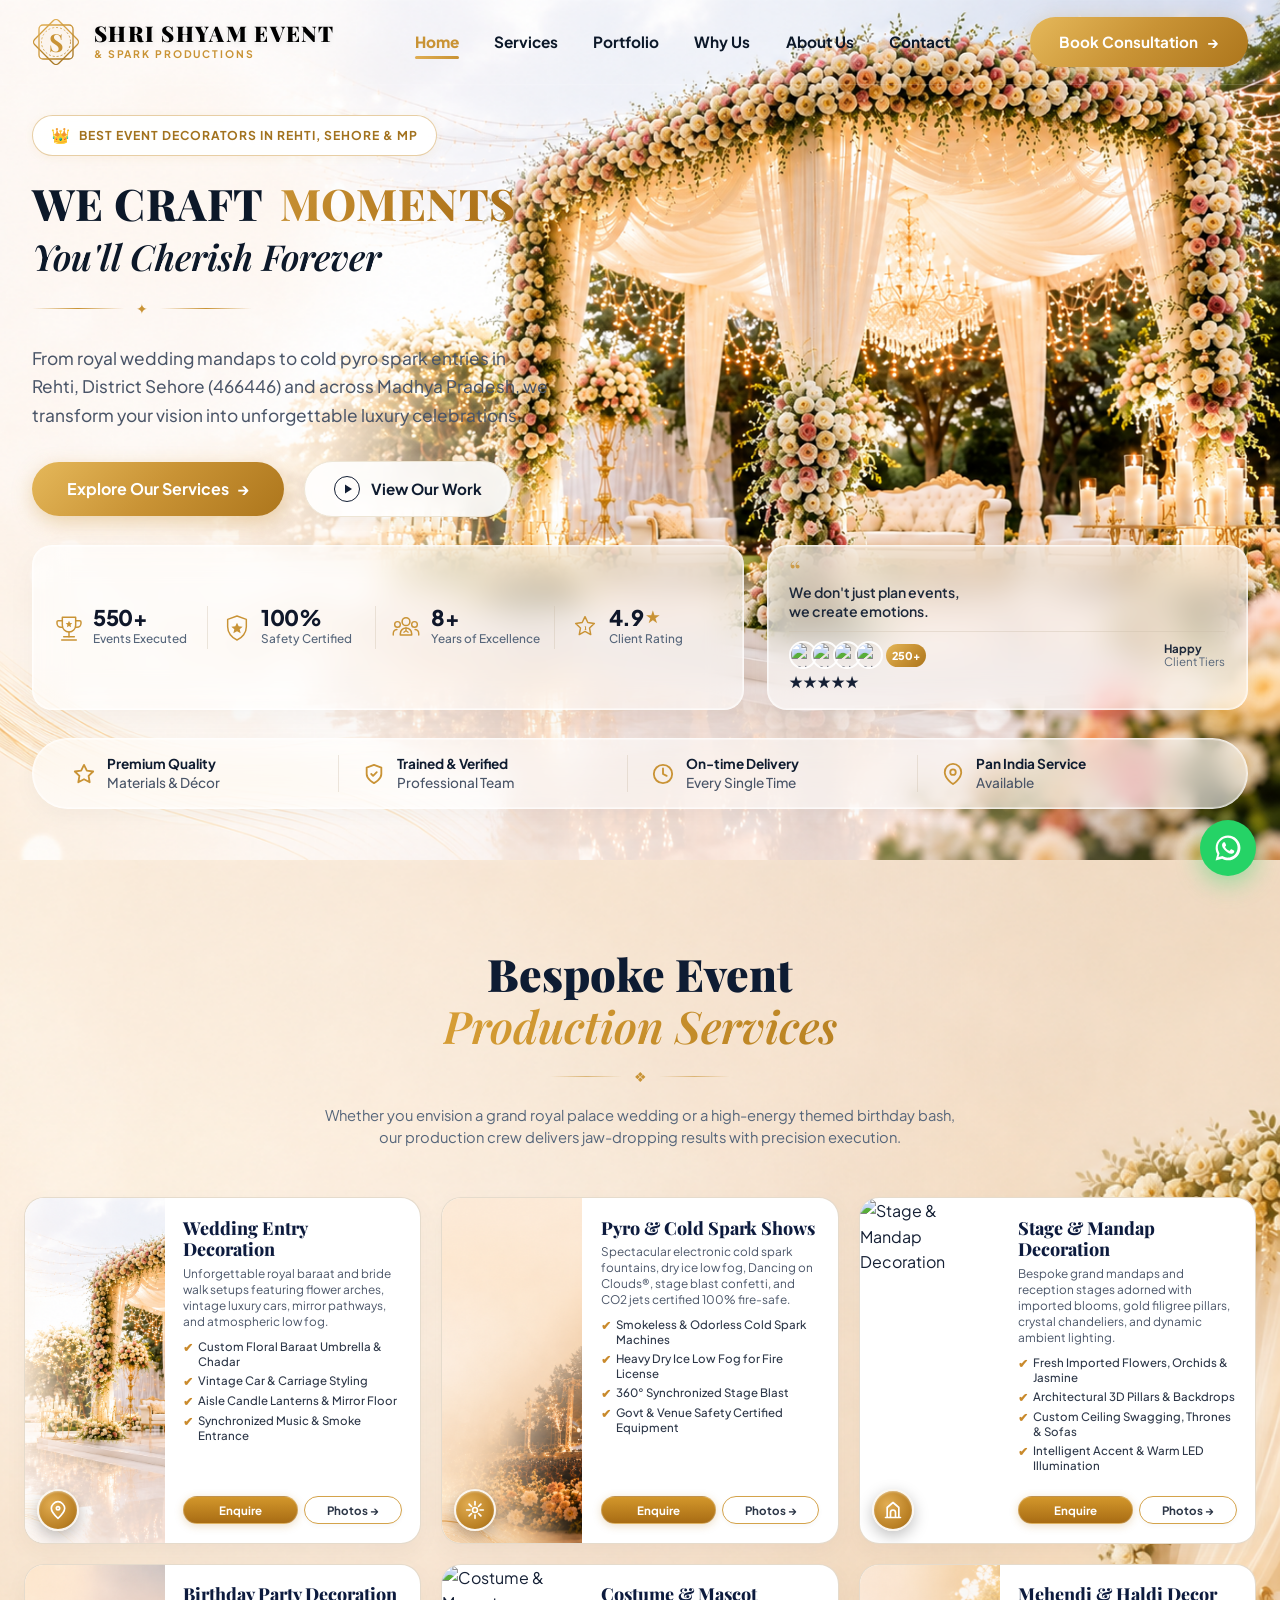
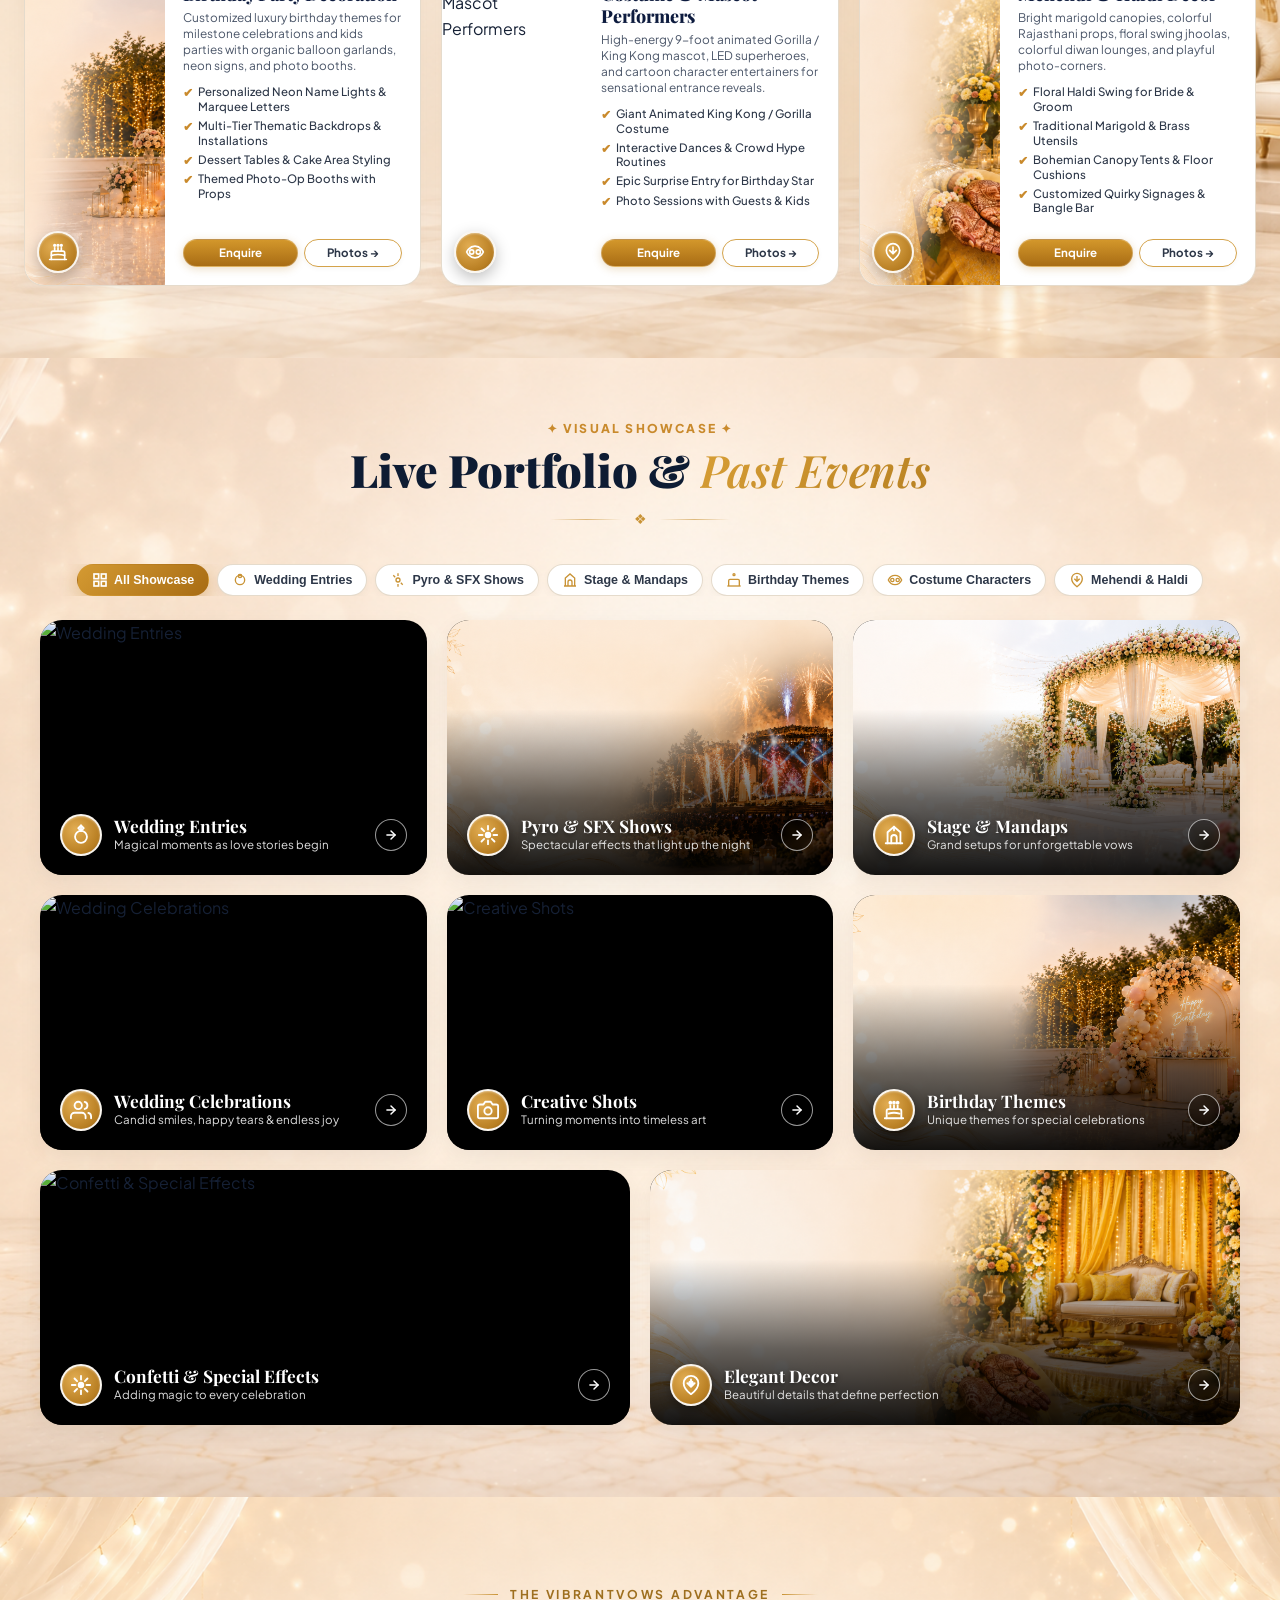
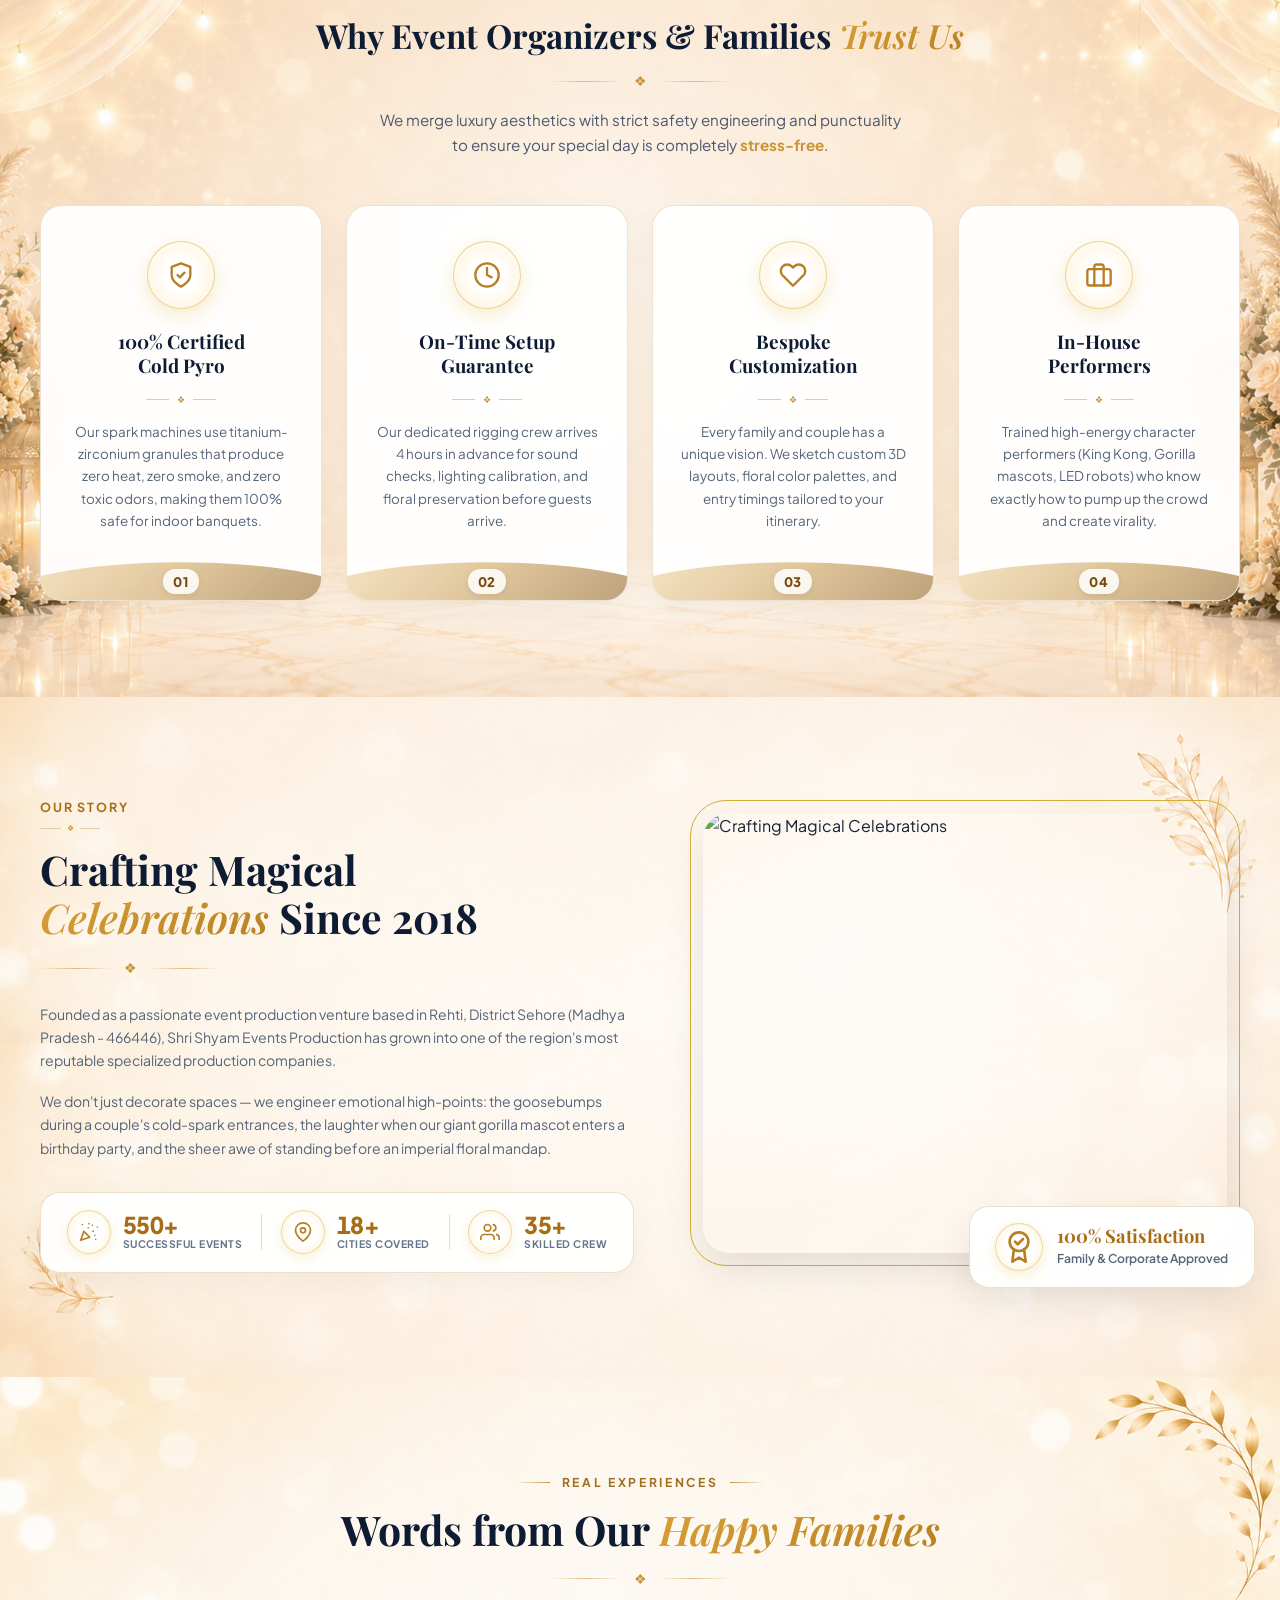
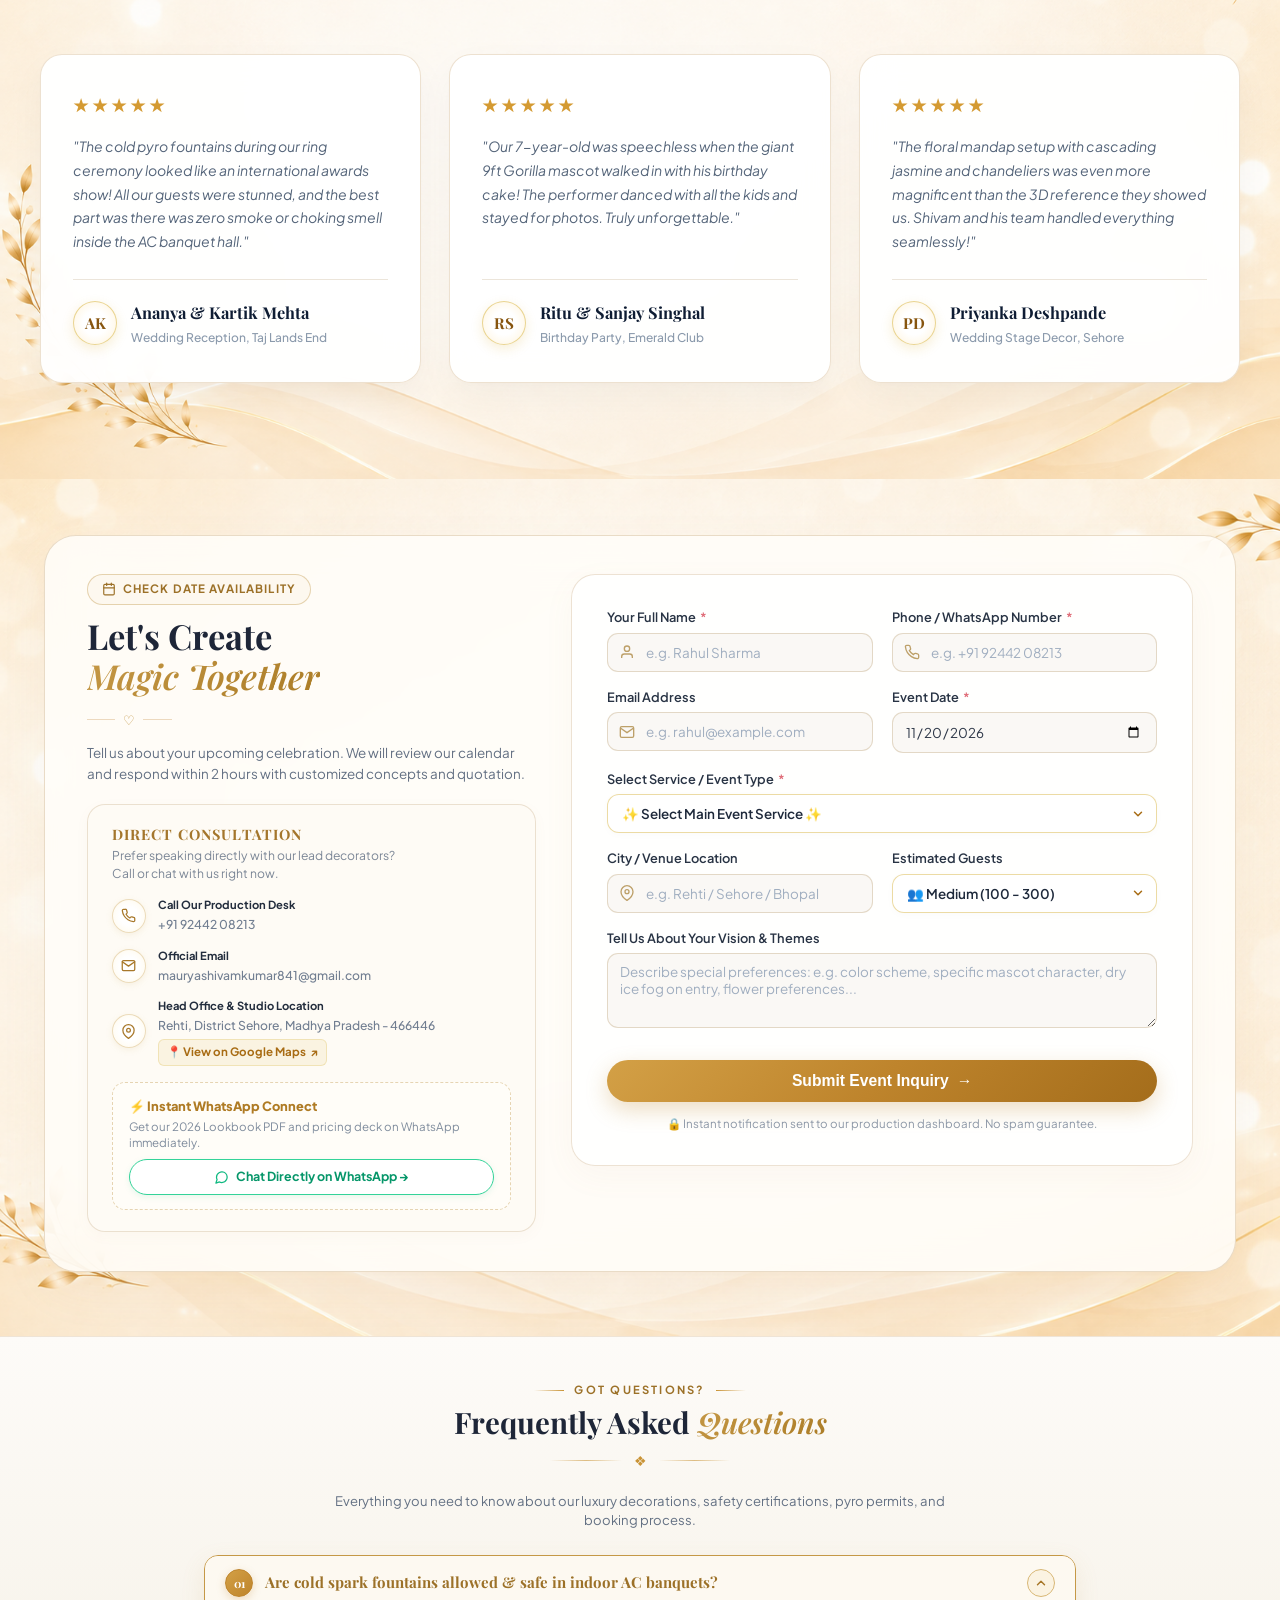
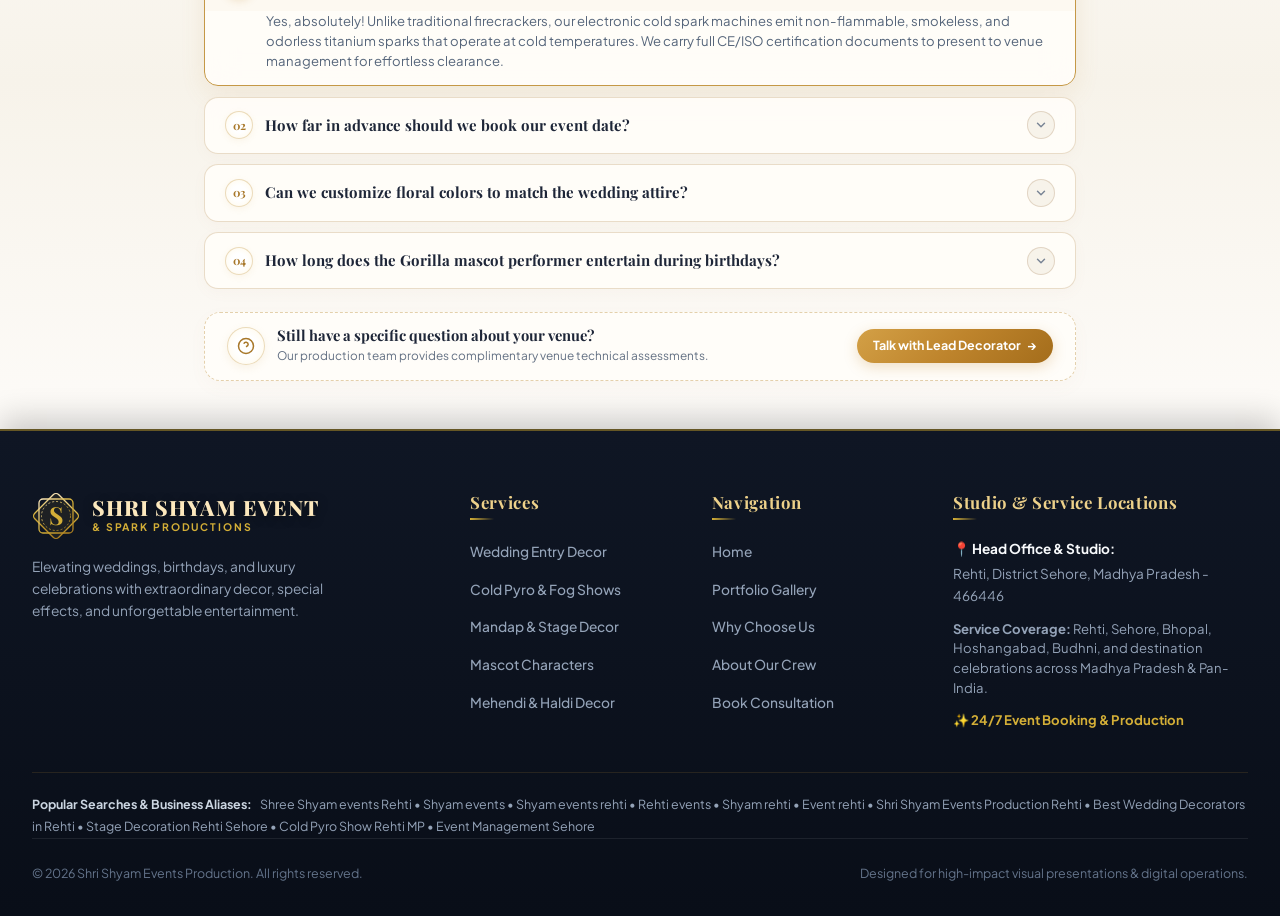
==== commit 5641ba84: "feat: Add local SEO, sitemap.xml, robots.txt, India priority & location updates for Rehti Sehore" ====
--- a/index.html
+++ b/index.html
@@ -1,11 +1,283 @@
 <!DOCTYPE html>
-<html lang="en">
+<html lang="en-IN">
 <head>
   <meta charset="UTF-8" />
   <meta name="viewport" content="width=device-width, initial-scale=1.0" />
-  <title>Shri Shyam Events | Luxury Wedding Decoration, Pyro Shows & Event Staging</title>
-  <meta name="description" content="Premier event decoration and production services: Wedding Entry Decor, Indoor Safe Cold Pyro Shows, Floral Stage Decoration, Mascot Performers, and Mehendi Setups." />
   
+  <!-- Primary SEO Meta Tags (Optimized for #1 Ranking in Local & Regional Search) -->
+  <title>Shri Shyam Events Rehti | Shree Shyam Events | Best Event &amp; Wedding Decorators Sehore MP</title>
+  <meta name="title" content="Shri Shyam Events Rehti | Shree Shyam Events | Best Event &amp; Wedding Decorators Sehore MP" />
+  <meta name="description" content="Shri Shyam Events (also known as Shree Shyam events Rehti, Shyam events rehti, Rehti events, Shyam rehti, Event rehti). Top-rated luxury wedding decoration, cold pyro shows, royal stage mandap decor &amp; mascot performers in Rehti, District Sehore, MP (466446)." />
+  <meta name="keywords" content="Shree Shyam events Rehti, Shyam events, Shyam events rehti, Rehti events, Shyam rehti, Event rehti, shri shyam events, event decorators rehti, wedding decoration rehti 466446, event planner sehore, stage decoration rehti madhya pradesh, cold pyro show sehore, mandap decor rehti, mascot performers birthday party sehore, wedding entry dry ice fog rehti, best event management company in sehore, shri shyam events rehti" />
+  <meta name="author" content="Shri Shyam Events &amp; Spark Productions" />
+  <meta name="robots" content="index, follow, max-snippet:-1, max-image-preview:large, max-video-preview:-1" />
+  <meta name="googlebot" content="index, follow, max-snippet:-1, max-image-preview:large, max-video-preview:-1" />
+  <meta name="bingbot" content="index, follow, max-snippet:-1, max-image-preview:large, max-video-preview:-1" />
+  <link rel="canonical" href="https://shrishyamevents.com/" />
+  <meta name="theme-color" content="#090d16" />
+
+  <!-- India National & Local Regional Priority Tags (100% Target: India / MP) -->
+  <meta name="geo.region" content="IN-MP" />
+  <meta name="geo.country" content="IN" />
+  <meta name="geo.placename" content="Rehti, District Sehore, Madhya Pradesh, India" />
+  <meta name="geo.position" content="22.7383;77.4332" />
+  <meta name="ICBM" content="22.7383, 77.4332" />
+  <meta name="city" content="Rehti" />
+  <meta name="district" content="Sehore" />
+  <meta name="state" content="Madhya Pradesh" />
+  <meta name="postal-code" content="466446" />
+  <meta name="country" content="India" />
+  <meta name="target" content="all" />
+  <meta name="coverage" content="India" />
+  <meta name="distribution" content="India" />
+  <link rel="alternate" hreflang="en-IN" href="https://shrishyamevents.com/" />
+  <link rel="alternate" hreflang="hi-IN" href="https://shrishyamevents.com/" />
+  <link rel="alternate" hreflang="x-default" href="https://shrishyamevents.com/" />
+
+  <!-- Open Graph / WhatsApp / Facebook Sharing Preview Card -->
+  <meta property="og:type" content="business.business" />
+  <meta property="og:site_name" content="Shri Shyam Events &amp; Spark Productions" />
+  <meta property="og:url" content="https://shrishyamevents.com/" />
+  <meta property="og:locale" content="en_IN" />
+  <meta property="og:title" content="Shri Shyam Events Rehti ✨ Shree Shyam Events | Luxury Wedding Decor &amp; Pyro Shows" />
+  <meta property="og:description" content="Shree Shyam events Rehti • Shyam events rehti • Rehti events • Royal Wedding Stage, Cold Pyro Sparks, Fog Entries &amp; Mascot Performers in Rehti, MP 466446." />
+  <meta property="og:image" content="preview-banner.png" />
+  <meta property="og:image:secure_url" content="preview-banner.png" />
+  <meta property="og:image:type" content="image/png" />
+  <meta property="og:image:width" content="1200" />
+  <meta property="og:image:height" content="630" />
+  <meta property="og:image:alt" content="Shri Shyam Events Rehti Luxury Wedding Decoration &amp; Pyro Special Effects" />
+
+  <!-- Twitter / X Sharing Preview Card -->
+  <meta name="twitter:card" content="summary_large_image" />
+  <meta name="twitter:title" content="Shri Shyam Events Rehti ✨ Shree Shyam Events | Best Event Decorators in Rehti MP" />
+  <meta name="twitter:description" content="Shree Shyam events Rehti • Shyam events • Rehti events • Luxury Wedding Stage &amp; Cold Pyro in Rehti, MP 466446." />
+  <meta name="twitter:image" content="preview-banner.png" />
+
+  <!-- Structured Data: JSON-LD for Google Rich Snippets & Local 1st Rank SEO -->
+  <script type="application/ld+json">
+  {
+    "@context": "https://schema.org",
+    "@graph": [
+      {
+        "@type": ["LocalBusiness", "EventVenue", "ProfessionalService"],
+        "@id": "https://shrishyamevents.com/#organization",
+        "name": "Shri Shyam Events & Spark Productions",
+        "alternateName": [
+          "Shree Shyam events Rehti",
+          "Shyam events",
+          "Shyam events rehti",
+          "Rehti events",
+          "Shyam rehti",
+          "Event rehti",
+          "Shri Shyam Event Production Rehti",
+          "Shri Shyam Events Sehore"
+        ],
+        "url": "https://shrishyamevents.com/",
+        "logo": "https://shrishyamevents.com/preview-banner.png",
+        "image": "https://shrishyamevents.com/preview-banner.png",
+        "description": "Premier Luxury Event Decoration, Cold Pyro Shows, Royal Stage Mandap Decor, Mascot Performers & Destination Wedding Production based in Rehti, District Sehore, Madhya Pradesh (466446).",
+        "telephone": "+919244208213",
+        "email": "mauryashivamkumar841@gmail.com",
+        "priceRange": "₹₹ - ₹₹₹",
+        "currenciesAccepted": "INR",
+        "paymentAccepted": "Cash, UPI, Net Banking, Credit Card",
+        "address": {
+          "@type": "PostalAddress",
+          "streetAddress": "Main Market Road",
+          "addressLocality": "Rehti",
+          "addressRegion": "Madhya Pradesh",
+          "postalCode": "466446",
+          "addressCountry": "IN"
+        },
+        "geo": {
+          "@type": "GeoCoordinates",
+          "latitude": 22.7383,
+          "longitude": 77.4332
+        },
+        "hasMap": "https://maps.google.com/?q=Rehti,+District+Sehore,+Madhya+Pradesh+466446",
+        "areaServed": [
+          {
+            "@type": "City",
+            "name": "Rehti"
+          },
+          {
+            "@type": "AdministrativeArea",
+            "name": "District Sehore"
+          },
+          {
+            "@type": "City",
+            "name": "Bhopal"
+          },
+          {
+            "@type": "City",
+            "name": "Hoshangabad"
+          },
+          {
+            "@type": "City",
+            "name": "Budhni"
+          },
+          {
+            "@type": "City",
+            "name": "Nasrullaganj"
+          },
+          {
+            "@type": "AdministrativeArea",
+            "name": "Madhya Pradesh"
+          },
+          {
+            "@type": "Country",
+            "name": "India"
+          }
+        ],
+        "openingHoursSpecification": [
+          {
+            "@type": "OpeningHoursSpecification",
+            "dayOfWeek": [
+              "Monday",
+              "Tuesday",
+              "Wednesday",
+              "Thursday",
+              "Friday",
+              "Saturday",
+              "Sunday"
+            ],
+            "opens": "00:00",
+            "closes": "23:59"
+          }
+        ],
+        "aggregateRating": {
+          "@type": "AggregateRating",
+          "ratingValue": "4.9",
+          "reviewCount": "185",
+          "bestRating": "5",
+          "worstRating": "1"
+        },
+        "hasOfferCatalog": {
+          "@type": "OfferCatalog",
+          "name": "Event Production Services",
+          "itemListElement": [
+            {
+              "@type": "Offer",
+              "itemOffered": {
+                "@type": "Service",
+                "name": "Bride & Groom Royal Entry",
+                "description": "Grand cold-pyro spark fountain tunnel, heavy low-fog dry ice clouds, and imperial floral pathway for grand wedding entries."
+              }
+            },
+            {
+              "@type": "Offer",
+              "itemOffered": {
+                "@type": "Service",
+                "name": "Certified Cold Pyro & Special Effects",
+                "description": "100% smokeless, non-toxic titanium electronic spark fountains, revolving spark wheels, and indoor banquet-safe pyro SFX."
+              }
+            },
+            {
+              "@type": "Offer",
+              "itemOffered": {
+                "@type": "Service",
+                "name": "Imperial Wedding Stage & Mandap Décor",
+                "description": "Bespoke fresh floral installations, crystal chandeliers, royal fabric draping, and customized wedding reception backdrops."
+              }
+            },
+            {
+              "@type": "Offer",
+              "itemOffered": {
+                "@type": "Service",
+                "name": "Mascot & Character Performers",
+                "description": "9ft animatronic Gorilla King Kong mascot, LED dancing robots, and themed costume performers for birthdays and sangeet parties."
+              }
+            },
+            {
+              "@type": "Offer",
+              "itemOffered": {
+                "@type": "Service",
+                "name": "Haldi & Mehendi Themed Setups",
+                "description": "Vibrant marigold floral domes, Bohemian canopies, swing setups, and festive color palettes."
+              }
+            }
+          ]
+        }
+      },
+      {
+        "@type": "FAQPage",
+        "@id": "https://shrishyamevents.com/#faq",
+        "mainEntity": [
+          {
+            "@type": "Question",
+            "name": "Are cold spark fountains allowed & safe in indoor AC banquets?",
+            "acceptedAnswer": {
+              "@type": "Answer",
+              "text": "Yes, absolutely! Unlike traditional firecrackers, our electronic cold spark machines emit non-flammable, smokeless, and odorless titanium sparks that operate at cold temperatures. We carry full CE/ISO certification documents to present to venue management for effortless clearance."
+            }
+          },
+          {
+            "@type": "Question",
+            "name": "How far in advance should we book our event date?",
+            "acceptedAnswer": {
+              "@type": "Answer",
+              "text": "For peak wedding season dates (October through March), we recommend locking your date at least 2 to 4 months in advance. For birthday parties and mascot appearances, 2 to 3 weeks notice is generally sufficient based on performer availability."
+            }
+          },
+          {
+            "@type": "Question",
+            "name": "Can we customize floral colors to match the wedding attire?",
+            "acceptedAnswer": {
+              "@type": "Answer",
+              "text": "Yes! Customization is our specialty. Once you book with us, our styling lead works directly with you to match stage backdrops, entrance arches, and lighting palettes to your wedding attire and theme."
+            }
+          },
+          {
+            "@type": "Question",
+            "name": "How long does the Gorilla mascot performer entertain during birthdays?",
+            "acceptedAnswer": {
+              "@type": "Answer",
+              "text": "The standard mascot performance package includes an epic 30–45 minute high-energy routine: grand entrance with custom theme music, interactive dance-offs with guests, birthday cake presentation reveal, and dedicated photo sessions."
+            }
+          }
+        ]
+      },
+      {
+        "@type": "BreadcrumbList",
+        "@id": "https://shrishyamevents.com/#breadcrumb",
+        "itemListElement": [
+          {
+            "@type": "ListItem",
+            "position": 1,
+            "name": "Home",
+            "item": "https://shrishyamevents.com/"
+          },
+          {
+            "@type": "ListItem",
+            "position": 2,
+            "name": "Services",
+            "item": "https://shrishyamevents.com/#services"
+          },
+          {
+            "@type": "ListItem",
+            "position": 3,
+            "name": "Portfolio",
+            "item": "https://shrishyamevents.com/#gallery"
+          },
+          {
+            "@type": "ListItem",
+            "position": 4,
+            "name": "Why Choose Us",
+            "item": "https://shrishyamevents.com/#why-us"
+          },
+          {
+            "@type": "ListItem",
+            "position": 5,
+            "name": "Contact & Booking",
+            "item": "https://shrishyamevents.com/#inquire"
+          }
+        ]
+      }
+    ]
+  }
+  </script>
+
   <!-- Auto-redirect to Admin portal if /#admin or ?admin is typed -->
   <script>
     if (window.location.hash === '#admin' || window.location.search.includes('admin') || window.location.pathname.endsWith('/admin')) {
@@ -112,7 +384,7 @@
             <!-- Crown Badge -->
             <div class="hero-crown-badge">
               <span class="hero-crown-icon">👑</span>
-              <span class="hero-crown-text">INDIA'S PREMIER EVENT PRODUCTION TEAM</span>
+              <span class="hero-crown-text">BEST EVENT DECORATORS IN REHTI, SEHORE &amp; MP</span>
             </div>
 
             <!-- Main Serif Headline -->
@@ -131,7 +403,7 @@
 
             <!-- Body Text -->
             <p class="hero-desc-text">
-              From royal weddings to mega events, we transform your vision into unforgettable experiences with creativity, precision &amp; passion.
+              From royal wedding mandaps to cold pyro spark entries in Rehti, District Sehore (466446) and across Madhya Pradesh, we transform your vision into unforgettable luxury celebrations.
             </p>
 
             <!-- Action Buttons -->
@@ -534,7 +806,7 @@
             </div>
 
             <p class="about-luxury-paragraph">
-              Founded as a passionate family and partners venture in Mumbai &amp; Pune, VibrantVows &amp; Spark Events has grown into one of the region's most reputable specialized production companies.
+              Founded as a passionate event production venture based in Rehti, District Sehore (Madhya Pradesh - 466446), Shri Shyam Events Production has grown into one of the region's most reputable specialized production companies.
             </p>
 
             <p class="about-luxury-paragraph">
@@ -685,7 +957,7 @@
               <div class="author-avatar">PD</div>
               <div>
                 <div class="author-name">Priyanka Deshpande</div>
-                <div class="author-event">Wedding Stage Decor, Pune</div>
+                <div class="author-event">Wedding Stage Decor, Sehore</div>
               </div>
             </div>
           </div>
@@ -763,8 +1035,11 @@
                     </svg>
                   </div>
                   <div class="consult-text">
-                    <div class="consult-label">Base Studio Locations</div>
-                    <div class="consult-val">Mumbai • Pune • Thane • Goa</div>
+                    <div class="consult-label">Head Office &amp; Studio Location</div>
+                    <div class="consult-val">Rehti, District Sehore, Madhya Pradesh - 466446</div>
+                    <a href="https://maps.google.com/?q=Rehti,+District+Sehore,+Madhya+Pradesh+466446" target="_blank" rel="noopener noreferrer" class="consult-map-link">
+                      <span>📍 View on Google Maps</span> ↗
+                    </a>
                   </div>
                 </li>
               </ul>
@@ -848,7 +1123,7 @@
                     <label class="form-label-luxury" for="inquiry-city">City / Venue Location</label>
                     <div class="form-input-with-icon">
                       <svg class="input-icon-left" width="16" height="16" viewBox="0 0 24 24" fill="none" stroke="#c99335" stroke-width="2"><path d="M21 10c0 7-9 13-9 13s-9-6-9-13a9 9 0 0 1 18 0z"/><circle cx="12" cy="10" r="3"/></svg>
-                      <input type="text" id="inquiry-city" name="city" class="form-input-luxury" placeholder="e.g. Mumbai" />
+                      <input type="text" id="inquiry-city" name="city" class="form-input-luxury" placeholder="e.g. Rehti / Sehore / Bhopal" />
                     </div>
                   </div>
 
@@ -1073,14 +1348,26 @@
           </div>
 
           <div class="footer-col">
-            <h5>Service Locations</h5>
+            <h5>Studio &amp; Service Locations</h5>
             <p style="font-size: 0.85rem; color: #94a3b8; line-height: 1.6; margin-bottom: 0.75rem;">
-              Serving Mumbai, Thane, Navi Mumbai, Pune, and destination celebration venues across Maharashtra & Pan-India.
+              <strong style="color: #f8fafc; display: block; margin-bottom: 3px;">📍 Head Office &amp; Studio:</strong>
+              Rehti, District Sehore, Madhya Pradesh - 466446
+            </p>
+            <p style="font-size: 0.82rem; color: #94a3b8; line-height: 1.5; margin-bottom: 0.75rem;">
+              <strong>Service Coverage:</strong> Rehti, Sehore, Bhopal, Hoshangabad, Budhni, and destination celebrations across Madhya Pradesh &amp; Pan-India.
             </p>
             <div style="font-size: 0.82rem; color: #d4af37; font-weight: 700;">
-              ✨ 24/7 Event Booking & Production
-            </div>
-          </div>
+              ✨ 24/7 Event Booking &amp; Production
+            </div>
+          </div>
+        </div>
+
+        <!-- Local Search Keywords & Business Aliases for Google Indexing -->
+        <div class="footer-seo-tags-row" style="margin-top: 2rem; padding-top: 1.25rem; border-top: 1px solid rgba(201, 147, 53, 0.15); font-size: 0.78rem; color: #64748b; line-height: 1.8;">
+          <strong style="color: #cbd5e1; display: inline-block; margin-right: 6px;">Popular Searches &amp; Business Aliases:</strong>
+          <span style="color: #94a3b8;">
+            Shree Shyam events Rehti • Shyam events • Shyam events rehti • Rehti events • Shyam rehti • Event rehti • Shri Shyam Events Production Rehti • Best Wedding Decorators in Rehti • Stage Decoration Rehti Sehore • Cold Pyro Show Rehti MP • Event Management Sehore
+          </span>
         </div>
 
         <div class="footer-bottom">
--- a/css/public.css
+++ b/css/public.css
@@ -2588,6 +2588,29 @@
   font-weight: 500;
 }
 
+.consult-map-link {
+  display: inline-flex;
+  align-items: center;
+  gap: 4px;
+  margin-top: 4px;
+  font-size: 0.72rem;
+  font-weight: 700;
+  color: #a86c14;
+  text-decoration: none;
+  background: rgba(212, 175, 55, 0.1);
+  padding: 3px 8px;
+  border-radius: 6px;
+  border: 1px solid rgba(212, 175, 55, 0.25);
+  transition: all 0.2s ease;
+}
+
+.consult-map-link:hover {
+  background: rgba(212, 175, 55, 0.2);
+  color: #83520a;
+  border-color: rgba(212, 175, 55, 0.5);
+  transform: translateY(-1px);
+}
+
 /* WhatsApp Sub Box */
 .consult-wa-box {
   background: rgba(255, 253, 248, 0.95);
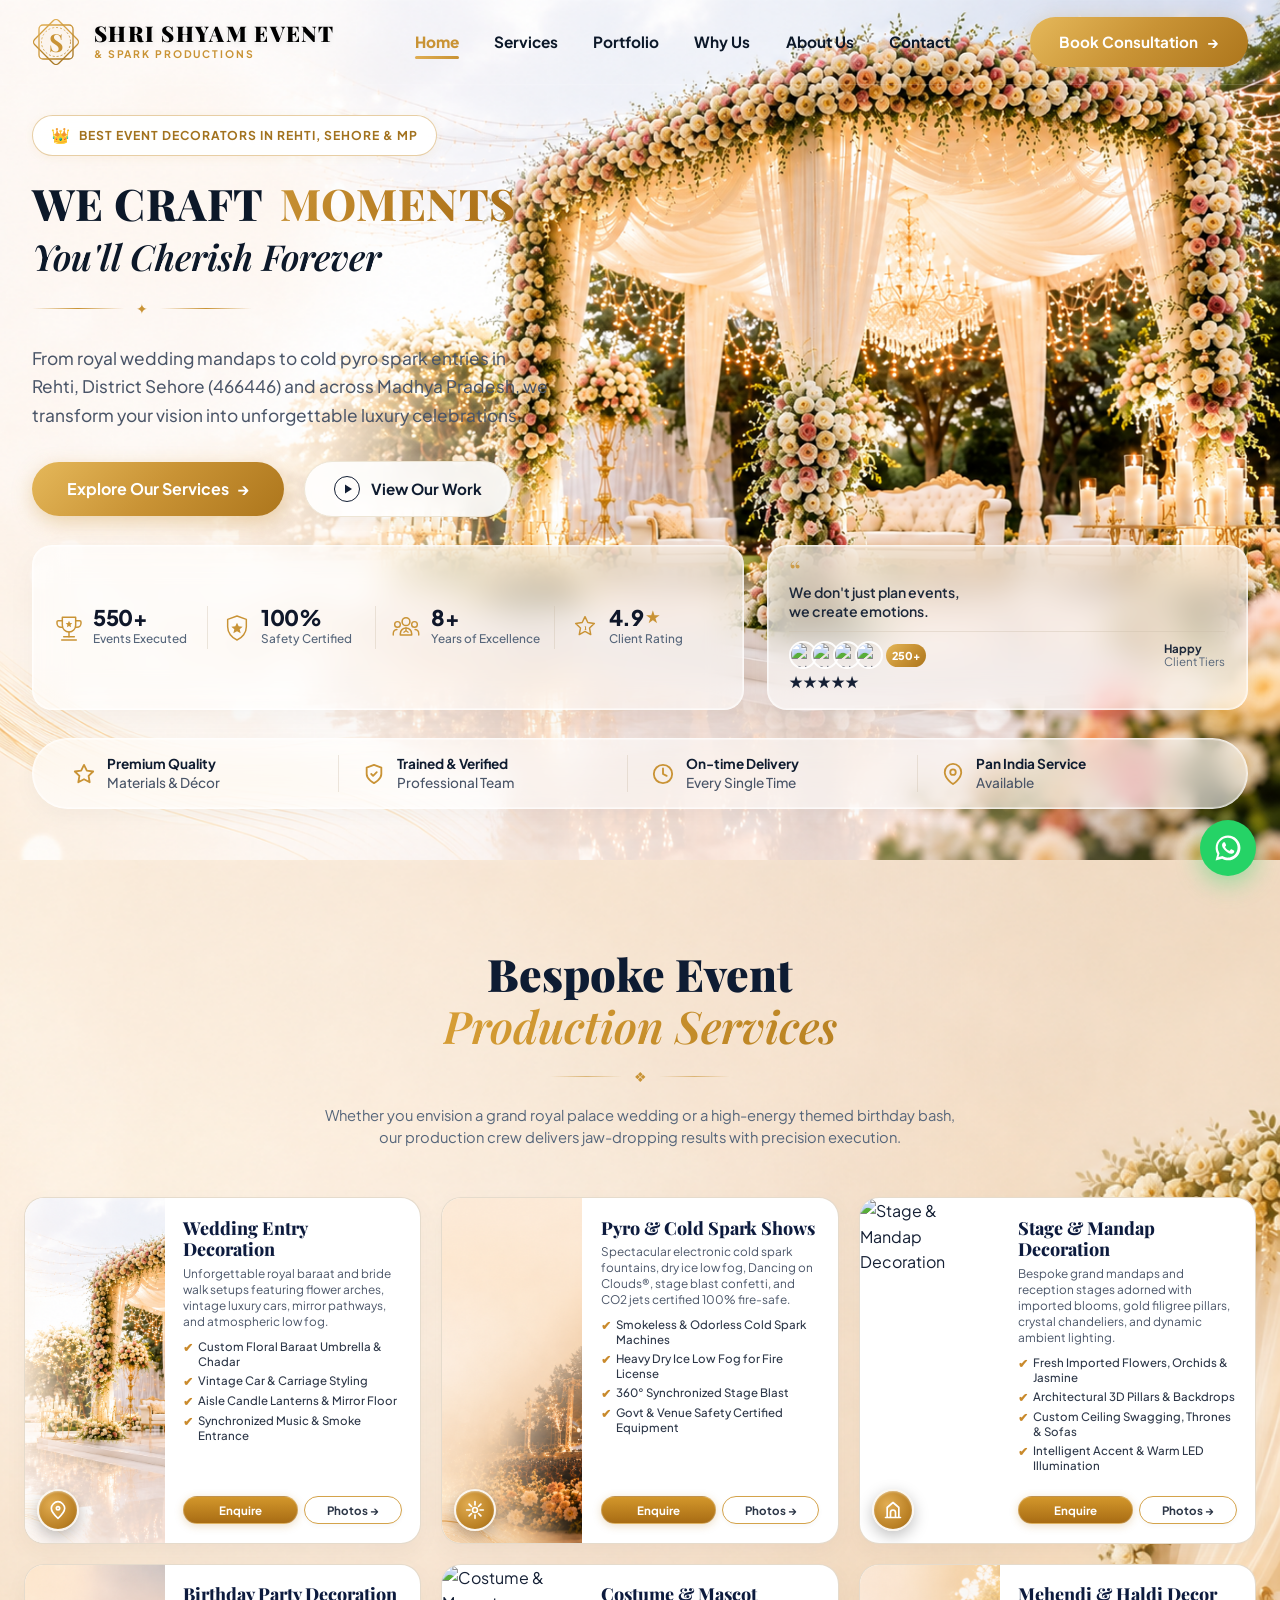
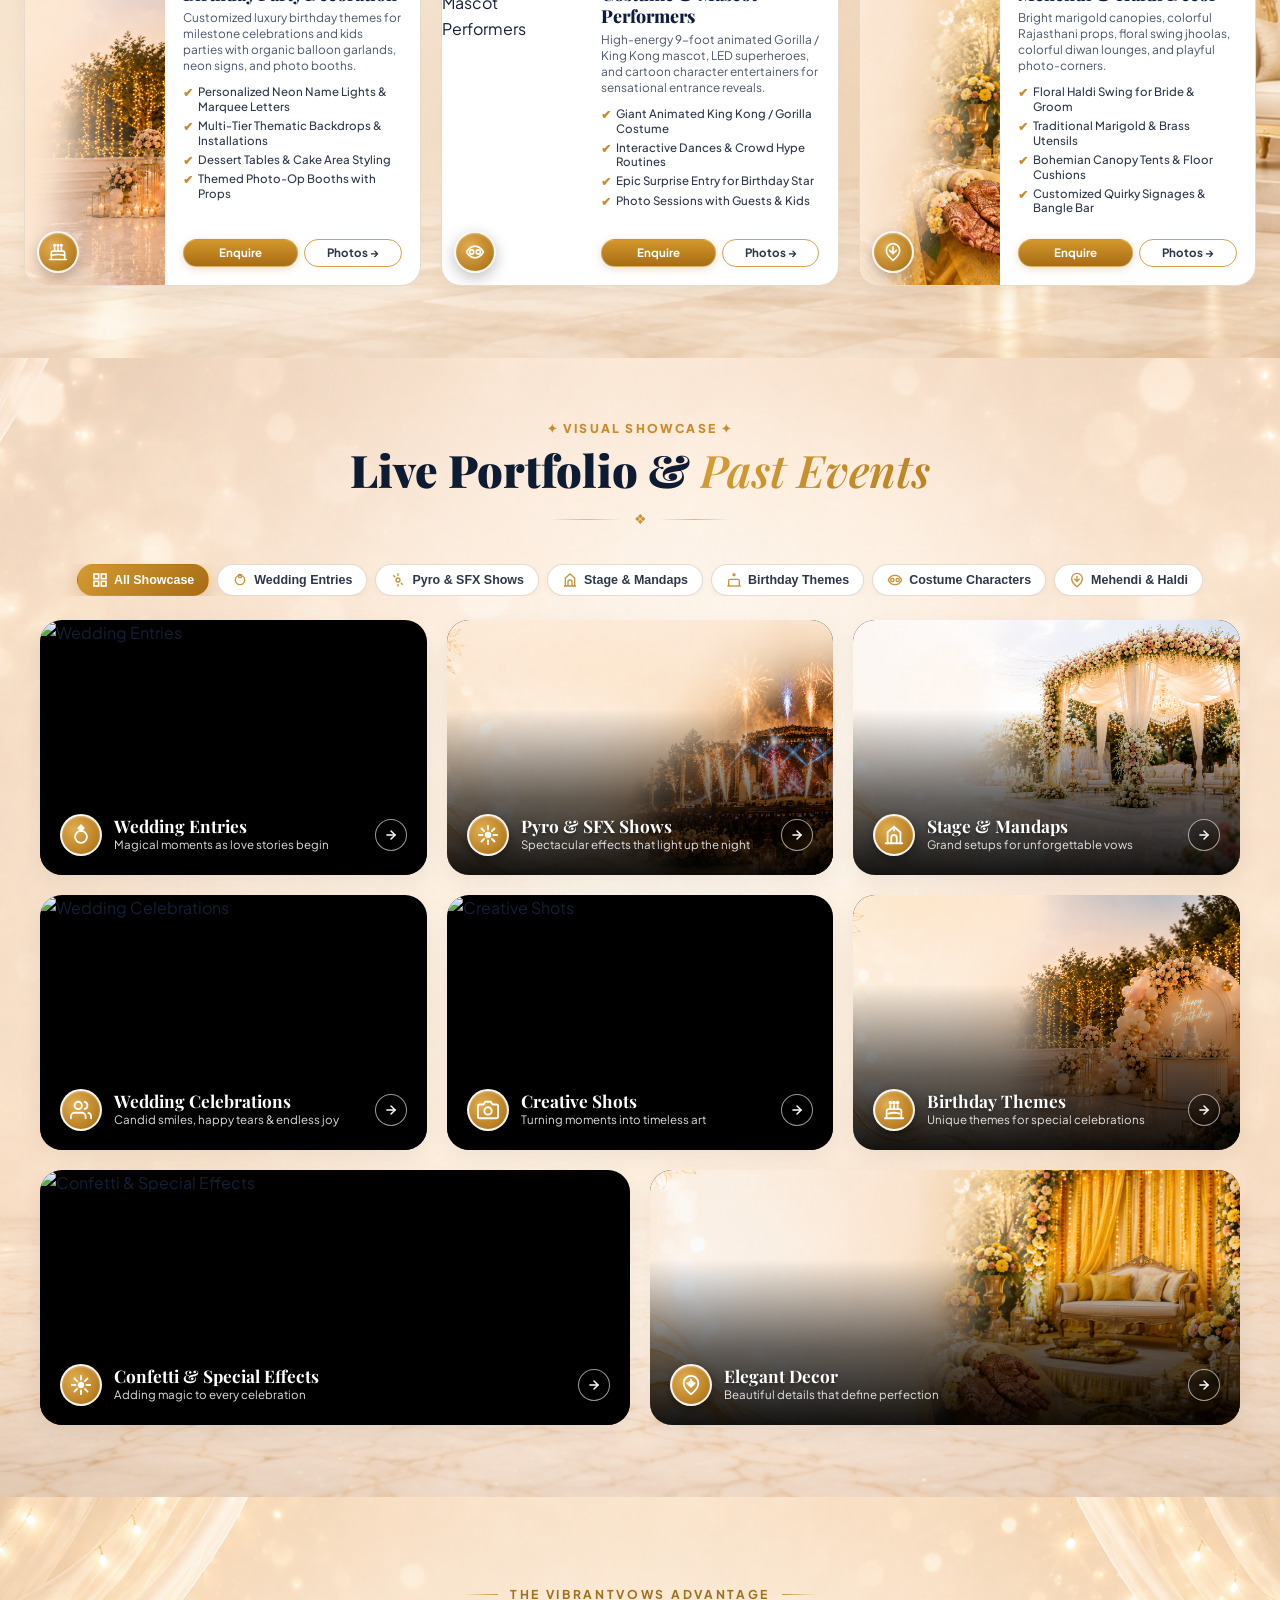
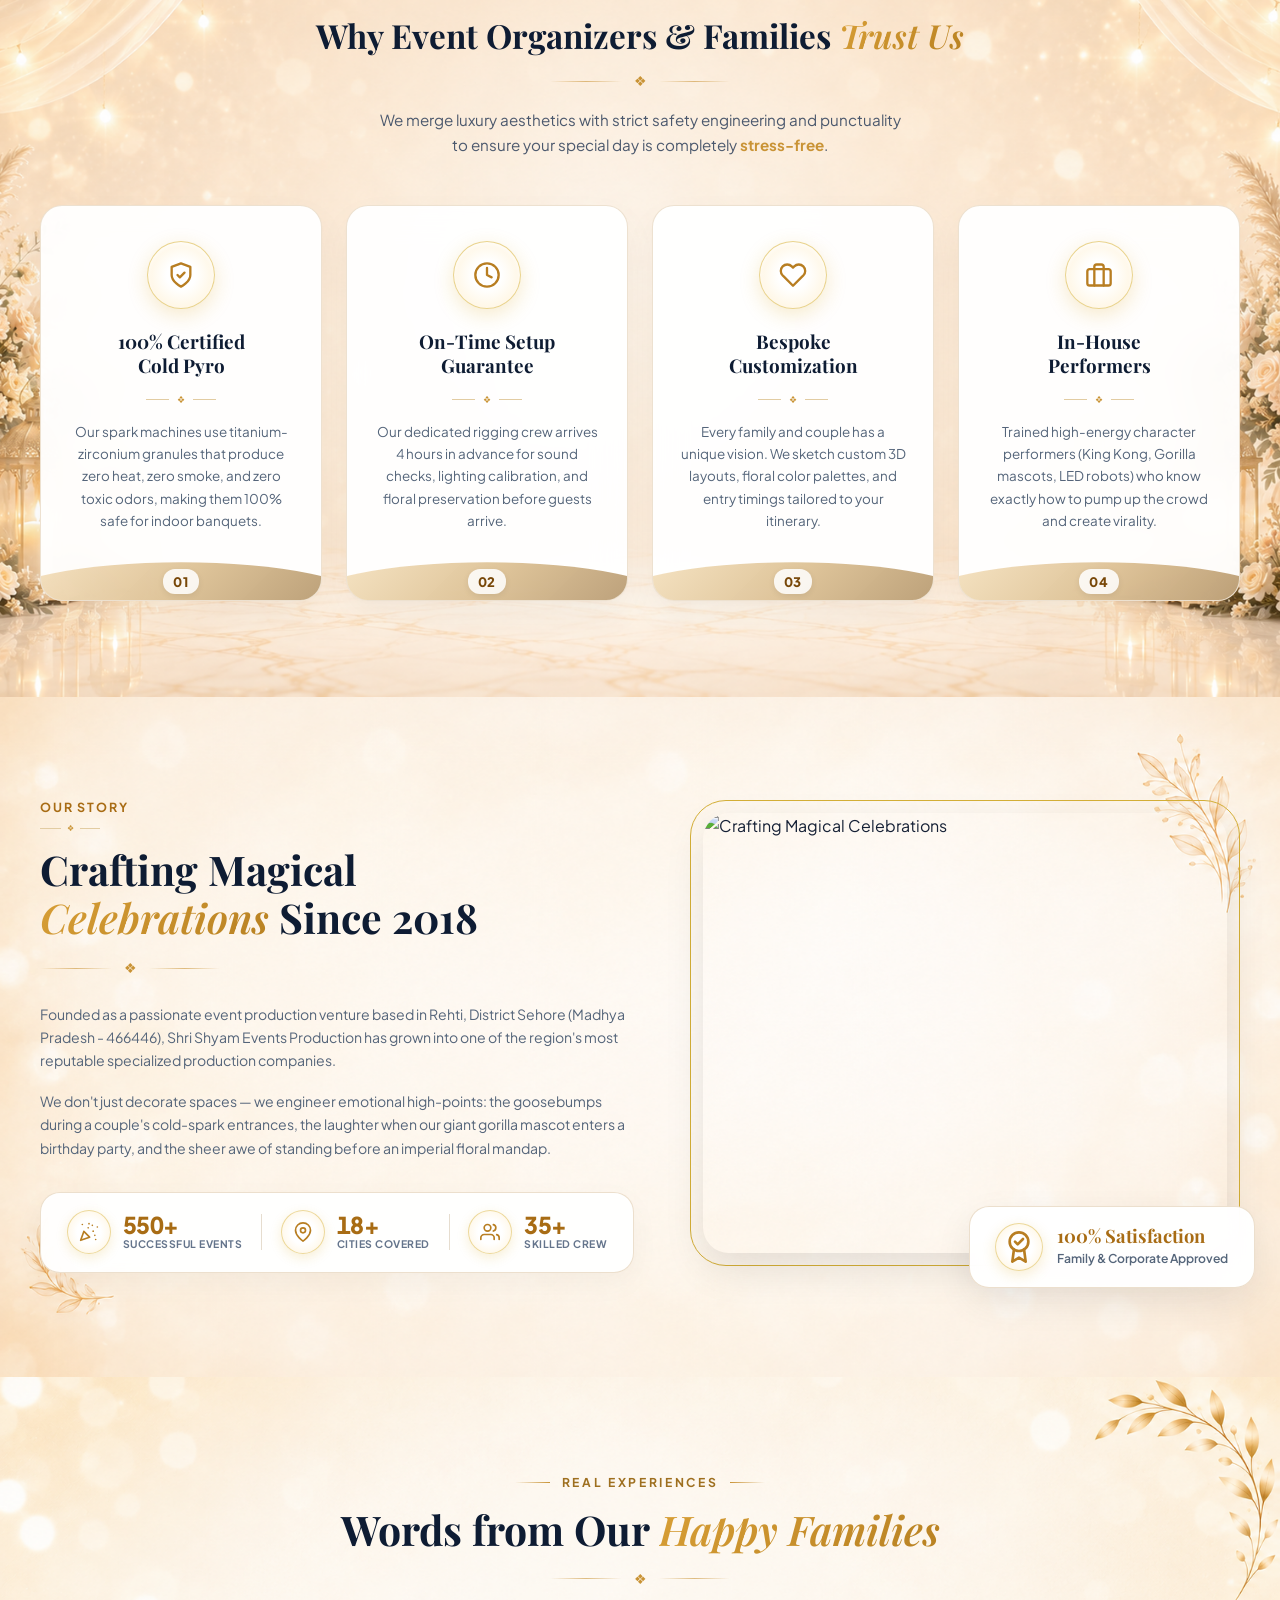
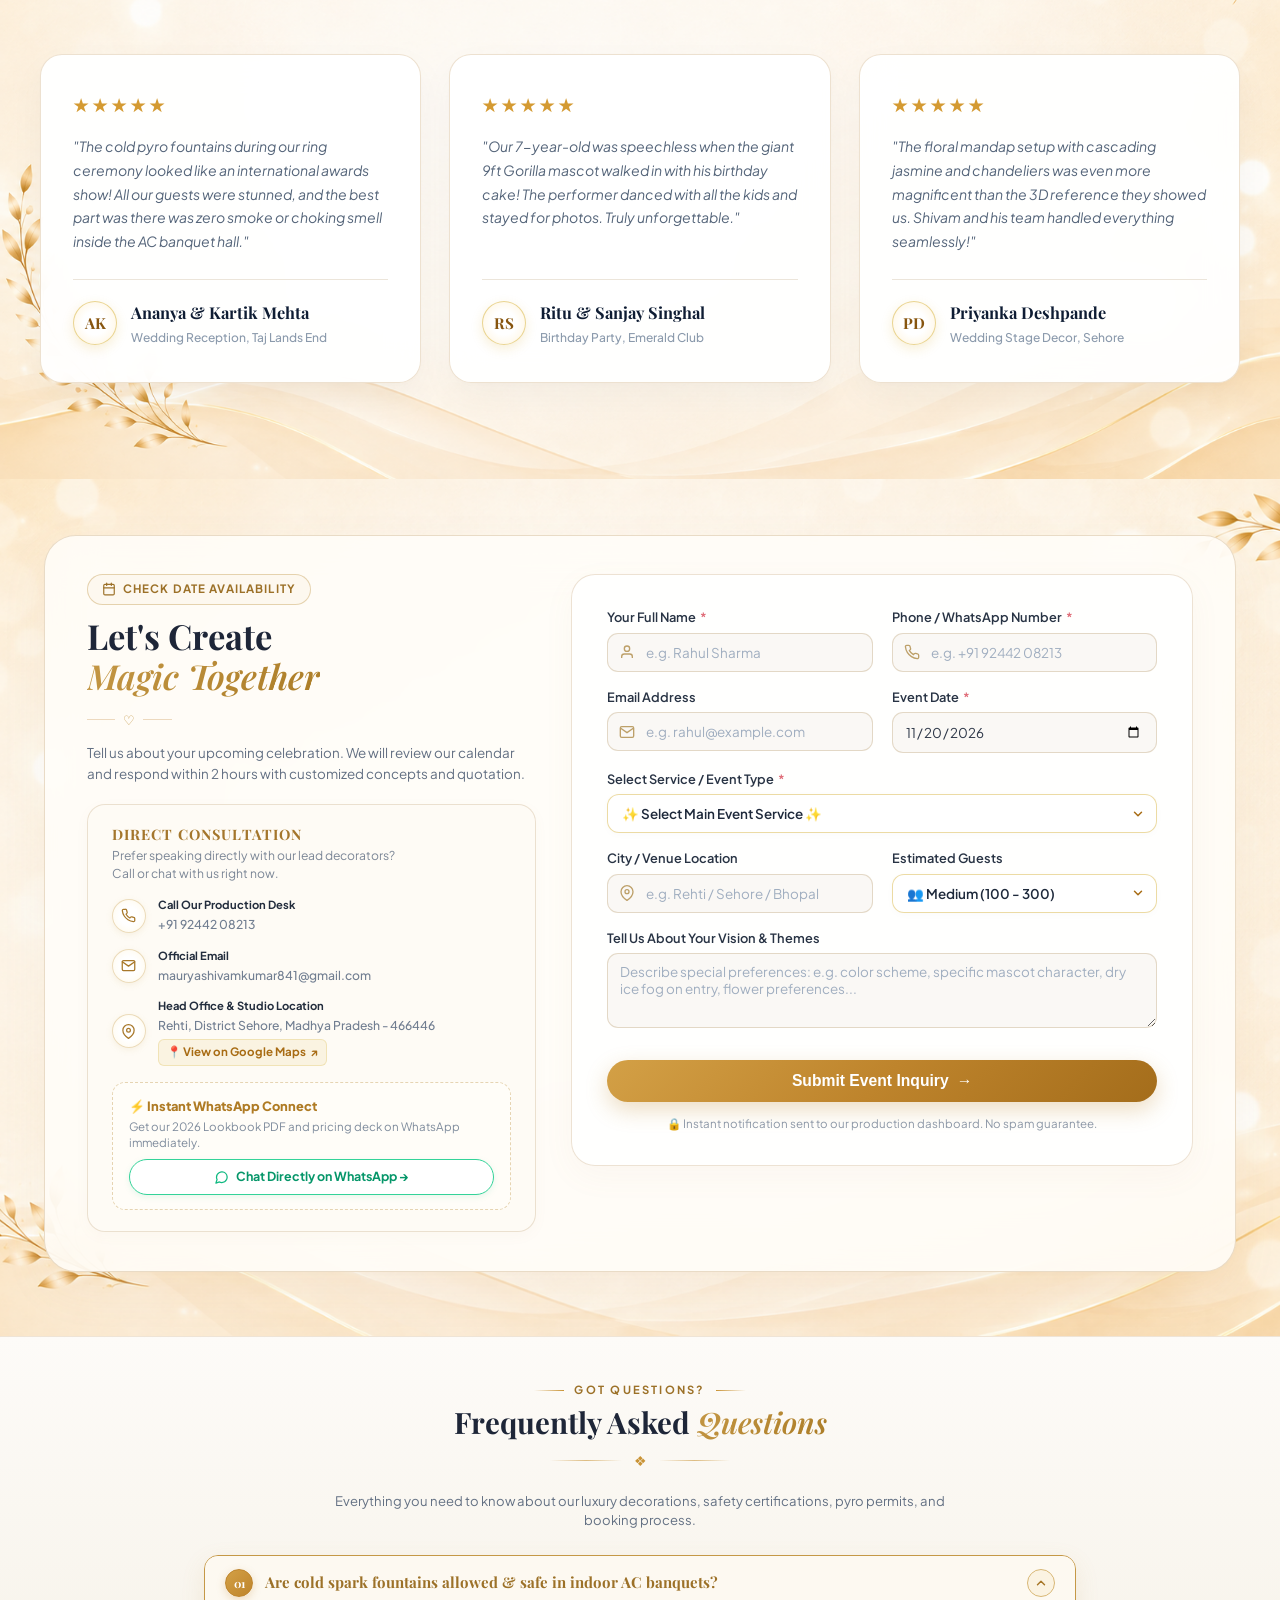
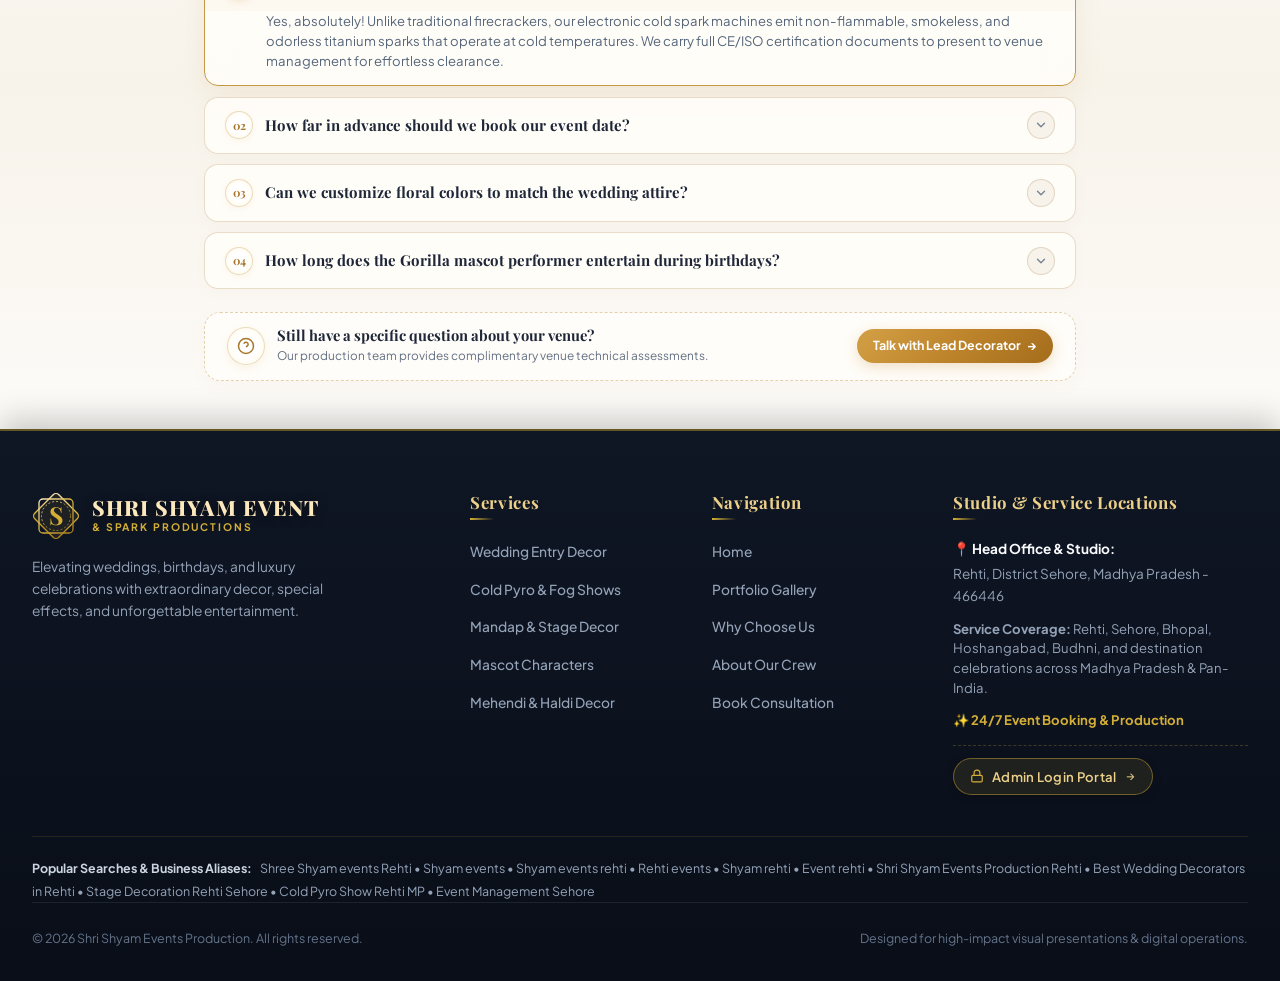
==== commit 3dfe5dc4: "Add Admin Login Portal button under Studio & Service Locations in footer" ====
--- a/index.html
+++ b/index.html
@@ -14,6 +14,7 @@
   <meta name="googlebot" content="index, follow, max-snippet:-1, max-image-preview:large, max-video-preview:-1" />
   <meta name="bingbot" content="index, follow, max-snippet:-1, max-image-preview:large, max-video-preview:-1" />
   <link rel="canonical" href="https://shrishyamevents.com/" />
+  <meta name="google-site-verification" content="google029b2c970c9d24ca" />
   <meta name="theme-color" content="#090d16" />
 
   <!-- India National & Local Regional Priority Tags (100% Target: India / MP) -->
@@ -1359,6 +1360,13 @@
             <div style="font-size: 0.82rem; color: #d4af37; font-weight: 700;">
               ✨ 24/7 Event Booking &amp; Production
             </div>
+            <div style="margin-top: 0.9rem; padding-top: 0.75rem; border-top: 1px dashed rgba(212, 175, 55, 0.25);">
+              <a href="admin.html" rel="nofollow" class="footer-studio-admin-btn" title="Staff &amp; Admin Portal Login">
+                <svg width="14" height="14" viewBox="0 0 24 24" fill="none" stroke="currentColor" stroke-width="2" stroke-linecap="round" stroke-linejoin="round"><rect x="3" y="11" width="18" height="11" rx="2" ry="2"></rect><path d="M7 11V7a5 5 0 0 1 10 0v4"></path></svg>
+                <span>Admin Login Portal</span>
+                <span style="opacity: 0.8; font-size: 0.9em; margin-left: 2px;">&rarr;</span>
+              </a>
+            </div>
           </div>
         </div>
 
@@ -1372,7 +1380,7 @@
 
         <div class="footer-bottom">
           <div>&copy; 2026 Shri Shyam Events Production. All rights reserved.</div>
-          <div>Designed for high-impact visual presentations & digital operations.</div>
+          <div>Designed for high-impact visual presentations &amp; digital operations.</div>
         </div>
       </div>
     </footer>
--- a/css/public.css
+++ b/css/public.css
@@ -3226,6 +3226,43 @@
   color: #64748b;
 }
 
+.footer-studio-admin-btn {
+  display: inline-flex;
+  align-items: center;
+  gap: 8px;
+  padding: 7px 16px;
+  background: rgba(212, 175, 55, 0.1);
+  border: 1.2px solid rgba(212, 175, 55, 0.45);
+  border-radius: 20px;
+  color: #edd18a;
+  text-decoration: none;
+  font-size: 0.82rem;
+  font-weight: 600;
+  letter-spacing: 0.3px;
+  transition: all 0.25s ease;
+  box-shadow: 0 2px 8px rgba(0, 0, 0, 0.25);
+  width: fit-content;
+}
+
+.footer-studio-admin-btn:hover {
+  background: linear-gradient(135deg, #d4af37 0%, #b8860b 100%);
+  color: #090e18;
+  border-color: #d4af37;
+  box-shadow: 0 4px 15px rgba(212, 175, 55, 0.4);
+  transform: translateY(-2px);
+}
+
+.footer-studio-admin-btn svg {
+  stroke: #d4af37;
+  transition: stroke 0.25s ease;
+}
+
+.footer-studio-admin-btn:hover svg {
+  stroke: #090e18;
+}
+
+
+
 /* Section Theme Colors */
 .section-gallery {
   background: var(--bg-tertiary);
